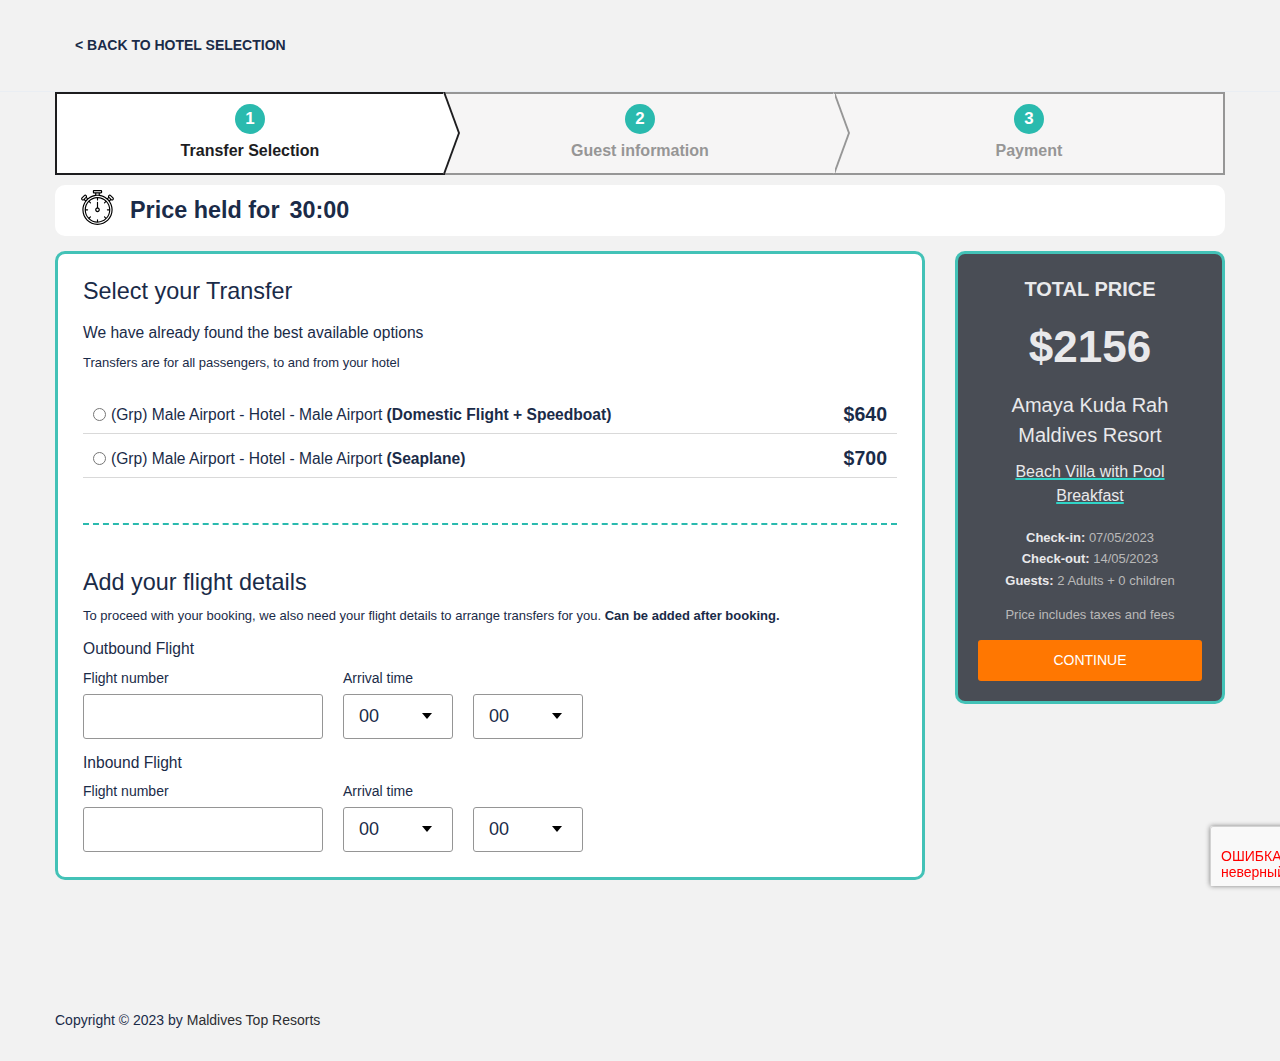
==== index.html @ 360dcff6 "index fix" ====
<!DOCTYPE html>
<!-- saved from url=(0036)https://dev.maldivestop.uk/checkout/ -->
<html lang="ru-RU">

<head>
    <meta http-equiv="Content-Type" content="text/html; charset=UTF-8">

    <meta name="viewport"
        content="width=device-width, height=device-height, initial-scale=1, maximum-scale=2, minimum-scale=1">
    <meta name="theme-color" content="#ED8323">
    <!-- <meta name="robots" content="follow"/> -->
    <meta http-equiv="x-ua-compatible" content="IE=edge">
    <meta name="traveler" content="3.0.2">
    <link rel="profile" href="http://gmpg.org/xfn/11">
    <link rel="pingback" href="https://dev.maldivestop.uk/xmlrpc.php">
    <title>Checkout — Maldives Top Resorts</title>
    <meta name="robots" content="noindex, nofollow">
    <link rel="dns-prefetch" href="https://www.google.com/">
    <link rel="dns-prefetch" href="https://cdn.jsdelivr.net/">
    <link rel="dns-prefetch" href="https://fonts.googleapis.com/">
    <link rel="dns-prefetch" href="https://maxst.icons8.com/">
    <link rel="dns-prefetch" href="https://api.tiles.mapbox.com/">
    <link rel="dns-prefetch" href="https://api.mapbox.com/">
    <link rel="dns-prefetch" href="https://s.w.org/">
    <link rel="alternate" type="application/rss+xml" title="Maldives Top Resorts » Лента"
        href="https://dev.maldivestop.uk/feed/">
    <link rel="alternate" type="application/rss+xml" title="Maldives Top Resorts » Лента комментариев"
        href="https://dev.maldivestop.uk/comments/feed/">
    <script type="text/javascript" async="" src="./checkout_files/recaptcha__ru.js.download" crossorigin="anonymous"
        integrity="sha384-TLQJmdPnLiPAQT4yetwoOrytOZ6gFBz1x2lmoy5A/z26Q7wBq8QWOoxzSlcobUUY"></script>
    <script type="text/javascript">
        window._wpemojiSettings = { "baseUrl": "https:\/\/s.w.org\/images\/core\/emoji\/14.0.0\/72x72\/", "ext": ".png", "svgUrl": "https:\/\/s.w.org\/images\/core\/emoji\/14.0.0\/svg\/", "svgExt": ".svg", "source": { "concatemoji": "https:\/\/dev.maldivestop.uk\/wp-includes\/js\/wp-emoji-release.min.js?ver=6.0.1" } };
        /*! This file is auto-generated */
        !function (e, a, t) { var n, r, o, i = a.createElement("canvas"), p = i.getContext && i.getContext("2d"); function s(e, t) { var a = String.fromCharCode, e = (p.clearRect(0, 0, i.width, i.height), p.fillText(a.apply(this, e), 0, 0), i.toDataURL()); return p.clearRect(0, 0, i.width, i.height), p.fillText(a.apply(this, t), 0, 0), e === i.toDataURL() } function c(e) { var t = a.createElement("script"); t.src = e, t.defer = t.type = "text/javascript", a.getElementsByTagName("head")[0].appendChild(t) } for (o = Array("flag", "emoji"), t.supports = { everything: !0, everythingExceptFlag: !0 }, r = 0; r < o.length; r++)t.supports[o[r]] = function (e) { if (!p || !p.fillText) return !1; switch (p.textBaseline = "top", p.font = "600 32px Arial", e) { case "flag": return s([127987, 65039, 8205, 9895, 65039], [127987, 65039, 8203, 9895, 65039]) ? !1 : !s([55356, 56826, 55356, 56819], [55356, 56826, 8203, 55356, 56819]) && !s([55356, 57332, 56128, 56423, 56128, 56418, 56128, 56421, 56128, 56430, 56128, 56423, 56128, 56447], [55356, 57332, 8203, 56128, 56423, 8203, 56128, 56418, 8203, 56128, 56421, 8203, 56128, 56430, 8203, 56128, 56423, 8203, 56128, 56447]); case "emoji": return !s([129777, 127995, 8205, 129778, 127999], [129777, 127995, 8203, 129778, 127999]) }return !1 }(o[r]), t.supports.everything = t.supports.everything && t.supports[o[r]], "flag" !== o[r] && (t.supports.everythingExceptFlag = t.supports.everythingExceptFlag && t.supports[o[r]]); t.supports.everythingExceptFlag = t.supports.everythingExceptFlag && !t.supports.flag, t.DOMReady = !1, t.readyCallback = function () { t.DOMReady = !0 }, t.supports.everything || (n = function () { t.readyCallback() }, a.addEventListener ? (a.addEventListener("DOMContentLoaded", n, !1), e.addEventListener("load", n, !1)) : (e.attachEvent("onload", n), a.attachEvent("onreadystatechange", function () { "complete" === a.readyState && t.readyCallback() })), (e = t.source || {}).concatemoji ? c(e.concatemoji) : e.wpemoji && e.twemoji && (c(e.twemoji), c(e.wpemoji))) }(window, document, window._wpemojiSettings);
    </script>
    <script src="./checkout_files/wp-emoji-release.min.js.download" type="text/javascript" defer=""></script>
    <style type="text/css">
        img.wp-smiley,
        img.emoji {
            display: inline !important;
            border: none !important;
            box-shadow: none !important;
            height: 1em !important;
            width: 1em !important;
            margin: 0 0.07em !important;
            vertical-align: -0.1em !important;
            background: none !important;
            padding: 0 !important;
        }
    </style>
    <link rel="stylesheet" id="wp-block-library-css" href="./checkout_files/style.min.css" type="text/css" media="all">
    <link rel="stylesheet" id="wc-blocks-vendors-style-css" href="./checkout_files/wc-blocks-vendors-style.css"
        type="text/css" media="all">
    <link rel="stylesheet" id="wc-blocks-style-css" href="./checkout_files/wc-blocks-style.css" type="text/css"
        media="all">
    <style id="global-styles-inline-css" type="text/css">
        body {
            --wp--preset--color--black: #000000;
            --wp--preset--color--cyan-bluish-gray: #abb8c3;
            --wp--preset--color--white: #ffffff;
            --wp--preset--color--pale-pink: #f78da7;
            --wp--preset--color--vivid-red: #cf2e2e;
            --wp--preset--color--luminous-vivid-orange: #ff6900;
            --wp--preset--color--luminous-vivid-amber: #fcb900;
            --wp--preset--color--light-green-cyan: #7bdcb5;
            --wp--preset--color--vivid-green-cyan: #00d084;
            --wp--preset--color--pale-cyan-blue: #8ed1fc;
            --wp--preset--color--vivid-cyan-blue: #0693e3;
            --wp--preset--color--vivid-purple: #9b51e0;
            --wp--preset--gradient--vivid-cyan-blue-to-vivid-purple: linear-gradient(135deg, rgba(6, 147, 227, 1) 0%, rgb(155, 81, 224) 100%);
            --wp--preset--gradient--light-green-cyan-to-vivid-green-cyan: linear-gradient(135deg, rgb(122, 220, 180) 0%, rgb(0, 208, 130) 100%);
            --wp--preset--gradient--luminous-vivid-amber-to-luminous-vivid-orange: linear-gradient(135deg, rgba(252, 185, 0, 1) 0%, rgba(255, 105, 0, 1) 100%);
            --wp--preset--gradient--luminous-vivid-orange-to-vivid-red: linear-gradient(135deg, rgba(255, 105, 0, 1) 0%, rgb(207, 46, 46) 100%);
            --wp--preset--gradient--very-light-gray-to-cyan-bluish-gray: linear-gradient(135deg, rgb(238, 238, 238) 0%, rgb(169, 184, 195) 100%);
            --wp--preset--gradient--cool-to-warm-spectrum: linear-gradient(135deg, rgb(74, 234, 220) 0%, rgb(151, 120, 209) 20%, rgb(207, 42, 186) 40%, rgb(238, 44, 130) 60%, rgb(251, 105, 98) 80%, rgb(254, 248, 76) 100%);
            --wp--preset--gradient--blush-light-purple: linear-gradient(135deg, rgb(255, 206, 236) 0%, rgb(152, 150, 240) 100%);
            --wp--preset--gradient--blush-bordeaux: linear-gradient(135deg, rgb(254, 205, 165) 0%, rgb(254, 45, 45) 50%, rgb(107, 0, 62) 100%);
            --wp--preset--gradient--luminous-dusk: linear-gradient(135deg, rgb(255, 203, 112) 0%, rgb(199, 81, 192) 50%, rgb(65, 88, 208) 100%);
            --wp--preset--gradient--pale-ocean: linear-gradient(135deg, rgb(255, 245, 203) 0%, rgb(182, 227, 212) 50%, rgb(51, 167, 181) 100%);
            --wp--preset--gradient--electric-grass: linear-gradient(135deg, rgb(202, 248, 128) 0%, rgb(113, 206, 126) 100%);
            --wp--preset--gradient--midnight: linear-gradient(135deg, rgb(2, 3, 129) 0%, rgb(40, 116, 252) 100%);
            --wp--preset--duotone--dark-grayscale: url('#wp-duotone-dark-grayscale');
            --wp--preset--duotone--grayscale: url('#wp-duotone-grayscale');
            --wp--preset--duotone--purple-yellow: url('#wp-duotone-purple-yellow');
            --wp--preset--duotone--blue-red: url('#wp-duotone-blue-red');
            --wp--preset--duotone--midnight: url('#wp-duotone-midnight');
            --wp--preset--duotone--magenta-yellow: url('#wp-duotone-magenta-yellow');
            --wp--preset--duotone--purple-green: url('#wp-duotone-purple-green');
            --wp--preset--duotone--blue-orange: url('#wp-duotone-blue-orange');
            --wp--preset--font-size--small: 13px;
            --wp--preset--font-size--medium: 20px;
            --wp--preset--font-size--large: 36px;
            --wp--preset--font-size--x-large: 42px;
        }

        .has-black-color {
            color: var(--wp--preset--color--black) !important;
        }

        .has-cyan-bluish-gray-color {
            color: var(--wp--preset--color--cyan-bluish-gray) !important;
        }

        .has-white-color {
            color: var(--wp--preset--color--white) !important;
        }

        .has-pale-pink-color {
            color: var(--wp--preset--color--pale-pink) !important;
        }

        .has-vivid-red-color {
            color: var(--wp--preset--color--vivid-red) !important;
        }

        .has-luminous-vivid-orange-color {
            color: var(--wp--preset--color--luminous-vivid-orange) !important;
        }

        .has-luminous-vivid-amber-color {
            color: var(--wp--preset--color--luminous-vivid-amber) !important;
        }

        .has-light-green-cyan-color {
            color: var(--wp--preset--color--light-green-cyan) !important;
        }

        .has-vivid-green-cyan-color {
            color: var(--wp--preset--color--vivid-green-cyan) !important;
        }

        .has-pale-cyan-blue-color {
            color: var(--wp--preset--color--pale-cyan-blue) !important;
        }

        .has-vivid-cyan-blue-color {
            color: var(--wp--preset--color--vivid-cyan-blue) !important;
        }

        .has-vivid-purple-color {
            color: var(--wp--preset--color--vivid-purple) !important;
        }

        .has-black-background-color {
            background-color: var(--wp--preset--color--black) !important;
        }

        .has-cyan-bluish-gray-background-color {
            background-color: var(--wp--preset--color--cyan-bluish-gray) !important;
        }

        .has-white-background-color {
            background-color: var(--wp--preset--color--white) !important;
        }

        .has-pale-pink-background-color {
            background-color: var(--wp--preset--color--pale-pink) !important;
        }

        .has-vivid-red-background-color {
            background-color: var(--wp--preset--color--vivid-red) !important;
        }

        .has-luminous-vivid-orange-background-color {
            background-color: var(--wp--preset--color--luminous-vivid-orange) !important;
        }

        .has-luminous-vivid-amber-background-color {
            background-color: var(--wp--preset--color--luminous-vivid-amber) !important;
        }

        .has-light-green-cyan-background-color {
            background-color: var(--wp--preset--color--light-green-cyan) !important;
        }

        .has-vivid-green-cyan-background-color {
            background-color: var(--wp--preset--color--vivid-green-cyan) !important;
        }

        .has-pale-cyan-blue-background-color {
            background-color: var(--wp--preset--color--pale-cyan-blue) !important;
        }

        .has-vivid-cyan-blue-background-color {
            background-color: var(--wp--preset--color--vivid-cyan-blue) !important;
        }

        .has-vivid-purple-background-color {
            background-color: var(--wp--preset--color--vivid-purple) !important;
        }

        .has-black-border-color {
            border-color: var(--wp--preset--color--black) !important;
        }

        .has-cyan-bluish-gray-border-color {
            border-color: var(--wp--preset--color--cyan-bluish-gray) !important;
        }

        .has-white-border-color {
            border-color: var(--wp--preset--color--white) !important;
        }

        .has-pale-pink-border-color {
            border-color: var(--wp--preset--color--pale-pink) !important;
        }

        .has-vivid-red-border-color {
            border-color: var(--wp--preset--color--vivid-red) !important;
        }

        .has-luminous-vivid-orange-border-color {
            border-color: var(--wp--preset--color--luminous-vivid-orange) !important;
        }

        .has-luminous-vivid-amber-border-color {
            border-color: var(--wp--preset--color--luminous-vivid-amber) !important;
        }

        .has-light-green-cyan-border-color {
            border-color: var(--wp--preset--color--light-green-cyan) !important;
        }

        .has-vivid-green-cyan-border-color {
            border-color: var(--wp--preset--color--vivid-green-cyan) !important;
        }

        .has-pale-cyan-blue-border-color {
            border-color: var(--wp--preset--color--pale-cyan-blue) !important;
        }

        .has-vivid-cyan-blue-border-color {
            border-color: var(--wp--preset--color--vivid-cyan-blue) !important;
        }

        .has-vivid-purple-border-color {
            border-color: var(--wp--preset--color--vivid-purple) !important;
        }

        .has-vivid-cyan-blue-to-vivid-purple-gradient-background {
            background: var(--wp--preset--gradient--vivid-cyan-blue-to-vivid-purple) !important;
        }

        .has-light-green-cyan-to-vivid-green-cyan-gradient-background {
            background: var(--wp--preset--gradient--light-green-cyan-to-vivid-green-cyan) !important;
        }

        .has-luminous-vivid-amber-to-luminous-vivid-orange-gradient-background {
            background: var(--wp--preset--gradient--luminous-vivid-amber-to-luminous-vivid-orange) !important;
        }

        .has-luminous-vivid-orange-to-vivid-red-gradient-background {
            background: var(--wp--preset--gradient--luminous-vivid-orange-to-vivid-red) !important;
        }

        .has-very-light-gray-to-cyan-bluish-gray-gradient-background {
            background: var(--wp--preset--gradient--very-light-gray-to-cyan-bluish-gray) !important;
        }

        .has-cool-to-warm-spectrum-gradient-background {
            background: var(--wp--preset--gradient--cool-to-warm-spectrum) !important;
        }

        .has-blush-light-purple-gradient-background {
            background: var(--wp--preset--gradient--blush-light-purple) !important;
        }

        .has-blush-bordeaux-gradient-background {
            background: var(--wp--preset--gradient--blush-bordeaux) !important;
        }

        .has-luminous-dusk-gradient-background {
            background: var(--wp--preset--gradient--luminous-dusk) !important;
        }

        .has-pale-ocean-gradient-background {
            background: var(--wp--preset--gradient--pale-ocean) !important;
        }

        .has-electric-grass-gradient-background {
            background: var(--wp--preset--gradient--electric-grass) !important;
        }

        .has-midnight-gradient-background {
            background: var(--wp--preset--gradient--midnight) !important;
        }

        .has-small-font-size {
            font-size: var(--wp--preset--font-size--small) !important;
        }

        .has-medium-font-size {
            font-size: var(--wp--preset--font-size--medium) !important;
        }

        .has-large-font-size {
            font-size: var(--wp--preset--font-size--large) !important;
        }

        .has-x-large-font-size {
            font-size: var(--wp--preset--font-size--x-large) !important;
        }
    </style>
    <link rel="stylesheet" id="contact-form-7-css" href="./checkout_files/styles.css" type="text/css" media="all">
    <link rel="stylesheet" id="woocommerce-layout-css" href="./checkout_files/woocommerce-layout.css" type="text/css"
        media="all">
    <link rel="stylesheet" id="woocommerce-smallscreen-css" href="./checkout_files/woocommerce-smallscreen.css"
        type="text/css" media="only screen and (max-width: 768px)">
    <link rel="stylesheet" id="woocommerce-general-css" href="./checkout_files/woocommerce.css" type="text/css"
        media="all">
    <style id="woocommerce-inline-inline-css" type="text/css">
        .woocommerce form .form-row .required {
            visibility: visible;
        }
    </style>
    <link rel="stylesheet" id="google-font-css-css" href="./checkout_files/css" type="text/css" media="all">
    <link rel="stylesheet" id="bootstrap-css-css" href="./checkout_files/bootstrap.min.css" type="text/css" media="all">
    <link rel="stylesheet" id="helpers-css-css" href="./checkout_files/helpers.css" type="text/css" media="all">
    <link rel="stylesheet" id="font-awesome-css-css" href="./checkout_files/font-awesome.min.css" type="text/css"
        media="all">
    <link rel="stylesheet" id="fotorama-css-css" href="./checkout_files/fotorama.css" type="text/css" media="all">
    <link rel="stylesheet" id="rangeSlider-css-css" href="./checkout_files/ion.rangeSlider.css" type="text/css"
        media="all">
    <link rel="stylesheet" id="rangeSlider-skinHTML5-css-css" href="./checkout_files/ion.rangeSlider.skinHTML5.css"
        type="text/css" media="all">
    <link rel="stylesheet" id="daterangepicker-css-css" href="./checkout_files/daterangepicker.css" type="text/css"
        media="all">
    <link rel="stylesheet" id="awesome-line-awesome-css-css" href="./checkout_files/line-awesome.min.css"
        type="text/css" media="all">
    <link rel="stylesheet" id="sweetalert2-css-css" href="./checkout_files/sweetalert2.css" type="text/css" media="all">
    <link rel="stylesheet" id="select2.min-css-css" href="./checkout_files/select2.min.css" type="text/css" media="all">
    <link rel="stylesheet" id="flickity-css-css" href="./checkout_files/flickity.css" type="text/css" media="all">
    <link rel="stylesheet" id="magnific-css-css" href="./checkout_files/magnific-popup.css" type="text/css" media="all">
    <link rel="stylesheet" id="owlcarousel-css-css" href="./checkout_files/owl.carousel.min.css" type="text/css"
        media="all">
    <link rel="stylesheet" id="st-style-css-css" href="./checkout_files/style.css" type="text/css" media="all">
    <link rel="stylesheet" id="affilate-css-css" href="./checkout_files/affilate.css" type="text/css" media="all">
    <link rel="stylesheet" id="affilate-h-css-css" href="./checkout_files/affilate-h.css" type="text/css" media="all">
    <link rel="stylesheet" id="search-result-css-css" href="./checkout_files/search_result.css" type="text/css"
        media="all">
    <link rel="stylesheet" id="st-fix-safari-css-css" href="./checkout_files/fsafari.css" type="text/css" media="all">
    <link rel="stylesheet" id="checkout-css-css" href="./checkout_files/checkout.css" type="text/css" media="all">
    <link rel="stylesheet" id="partner-page-css-css" href="./checkout_files/partner_page.css" type="text/css"
        media="all">
    <link rel="stylesheet" id="responsive-css-css" href="./checkout_files/responsive.css" type="text/css" media="all">
    <link rel="stylesheet" id="mCustomScrollbar-css-css" href="./checkout_files/jquery.mCustomScrollbar.min.css"
        type="text/css" media="all">
    <link rel="stylesheet" id="single-tour-css" href="./checkout_files/sin-tour.css" type="text/css" media="all">
    <link rel="stylesheet" id="enquire-css-css" href="./checkout_files/enquire.css" type="text/css" media="all">
    <link rel="stylesheet" id="mapbox-css-css" href="./checkout_files/mapbox-gl.css" type="text/css" media="all">
    <link rel="stylesheet" id="mapbox-css-api-css" href="./checkout_files/mapbox-gl(1).css" type="text/css" media="all">
    <link rel="stylesheet" id="mapbox-custom-css-css" href="./checkout_files/mapbox-custom.css" type="text/css"
        media="all">
    <link rel="stylesheet" id="elementor-icons-css" href="./checkout_files/elementor-icons.min.css" type="text/css"
        media="all">
    <link rel="stylesheet" id="elementor-frontend-css" href="./checkout_files/frontend-lite.min.css" type="text/css"
        media="all">
    <link rel="stylesheet" id="elementor-post-75412-css" href="./checkout_files/post-75412.css" type="text/css"
        media="all">
    <link rel="stylesheet" href="/custom-style.css" class="style">
    <link rel="stylesheet" id="elementor-global-css" href="./checkout_files/global.css" type="text/css" media="all">
    <link rel="stylesheet" id="parent-style-css" href="./checkout_files/style(1).css" type="text/css" media="all">
    <link rel="stylesheet" id="child-style-css" href="./checkout_files/style(2).css" type="text/css" media="all">
    <link rel="stylesheet" id="google-fonts-1-css" href="./checkout_files/css(1)" type="text/css" media="all">
    <script type="text/javascript" id="jquery-core-js-extra">
        /* <![CDATA[ */
        var list_location = { "list": "\"\"" };
        var st_checkout_text = { "without_pp": "Submit Request", "with_pp": "Booking Now", "validate_form": "Please fill all required fields", "error_accept_term": "Please accept our terms and conditions", "email_validate": "Email is not valid", "adult_price": "Adult", "child_price": "Child", "infant_price": "Infant", "adult": "Adult", "child": "Child", "infant": "Infant", "price": "Price", "origin_price": "Origin Price", "text_unavailable": "Not Available: " };
        var st_params = { "theme_url": "https:\/\/dev.maldivestop.uk\/wp-content\/themes\/traveler", "caculator_price_single_ajax": "off", "site_url": "https:\/\/dev.maldivestop.uk", "load_price": "https:\/\/dev.maldivestop.uk", "ajax_url": "https:\/\/dev.maldivestop.uk\/wp-admin\/admin-ajax.php", "loading_url": "https:\/\/dev.maldivestop.uk\/wp-admin\/images\/wpspin_light.gif", "st_search_nonce": "a98a494aaa", "facebook_enable": "on", "facbook_app_id": "", "booking_currency_precision": "", "thousand_separator": "", "decimal_separator": "", "currency_symbol": "$", "currency_position": "left", "currency_rtl_support": "", "free_text": "Free", "date_format": "dd\/mm\/yyyy", "date_format_calendar": "dd\/mm\/yyyy", "time_format": "24h", "mk_my_location": "https:\/\/dev.maldivestop.uk\/wp-content\/themes\/traveler\/img\/my_location.png", "locale": "ru_RU", "header_bgr": "", "text_refresh": "Refresh", "date_fomat": "DD\/MM\/YYYY", "text_loading": "Loading...", "text_no_more": "No More", "weather_api_key": "a82498aa9918914fa4ac5ba584a7e623", "no_vacancy": "No vacancies", "a_vacancy": "a vacancy", "more_vacancy": "vacancies", "utm": "https:\/\/shinetheme.com\/utm\/utm.gif", "_s": "171ec90dbf", "mclusmap": "https:\/\/dev.maldivestop.uk\/wp-content\/themes\/traveler\/v2\/images\/icon_map\/ico_gruop_location.svg", "icon_contact_map": "https:\/\/dev.maldivestop.uk\/wp-content\/themes\/traveler\/v2\/images\/markers\/ico_location_3.png", "text_adult": "Adult", "text_adults": "Adults", "text_child": "Children", "text_childs": "Childrens", "text_price": "Price", "text_origin_price": "Origin Price", "text_unavailable": "Not Available ", "text_available": "Available ", "text_adult_price": "Adult Price ", "text_child_price": "Child Price ", "text_infant_price": "Infant Price", "text_update": "Update ", "token_mapbox": "pk.eyJ1IjoidGhvYWluZ28iLCJhIjoiY2p3dTE4bDFtMDAweTQ5cm5rMXA5anUwMSJ9.RkIx76muBIvcZ5HDb2g0Bw", "text_rtl_mapbox": "", "st_icon_mapbox": "https:\/\/i.imgur.com\/MK4NUzI.png", "text_use_this_media": "Use this media", "text_select_image": "Select Image", "text_confirm_delete_item": "Are you sure want to delete this item?", "text_process_cancel": "You cancelled the process", "start_at_text": "Start at", "end_at_text": "End at" };
        var st_timezone = { "timezone_string": "" };
        var locale_daterangepicker = { "direction": "ltr", "applyLabel": "Apply", "cancelLabel": "Cancel", "fromLabel": "From", "toLabel": "To", "customRangeLabel": "Custom", "daysOfWeek": ["Su", "Mo", "Tu", "We", "Th", "Fr", "Sa"], "monthNames": ["January", "February", "March", "April", "May", "June", "July", "August", "September", "October", "November", "December"], "firstDay": "1", "today": "Today" };
        var st_list_map_params = { "mk_my_location": "https:\/\/dev.maldivestop.uk\/wp-content\/themes\/traveler\/img\/my_location.png", "text_my_location": "3000 m radius", "text_no_result": "No Result", "cluster_0": "<div class='cluster cluster-1'>CLUSTER_COUNT<\/div>", "cluster_20": "<div class='cluster cluster-2'>CLUSTER_COUNT<\/div>", "cluster_50": "<div class='cluster cluster-3'>CLUSTER_COUNT<\/div>", "cluster_m1": "https:\/\/dev.maldivestop.uk\/wp-content\/themes\/traveler\/img\/map\/m1.png", "cluster_m2": "https:\/\/dev.maldivestop.uk\/wp-content\/themes\/traveler\/img\/map\/m2.png", "cluster_m3": "https:\/\/dev.maldivestop.uk\/wp-content\/themes\/traveler\/img\/map\/m3.png", "cluster_m4": "https:\/\/dev.maldivestop.uk\/wp-content\/themes\/traveler\/img\/map\/m4.png", "cluster_m5": "https:\/\/dev.maldivestop.uk\/wp-content\/themes\/traveler\/img\/map\/m5.png", "icon_full_screen": "https:\/\/dev.maldivestop.uk\/wp-content\/themes\/traveler\/v2\/images\/icon_map\/ico_fullscreen.svg", "icon_my_location": "https:\/\/dev.maldivestop.uk\/wp-content\/themes\/traveler\/v2\/images\/icon_map\/ico_location.svg", "icon_my_style": "https:\/\/dev.maldivestop.uk\/wp-content\/themes\/traveler\/v2\/images\/icon_map\/ico_view_maps.svg", "icon_zoom_out": "https:\/\/dev.maldivestop.uk\/wp-content\/themes\/traveler\/v2\/images\/icon_map\/ico_maps_zoom-out.svg", "icon_zoom_in": "https:\/\/dev.maldivestop.uk\/wp-content\/themes\/traveler\/v2\/images\/icon_map\/ico_maps_zoom_in.svg", "icon_close": "https:\/\/dev.maldivestop.uk\/wp-content\/themes\/traveler\/v2\/images\/icon_map\/icon_close.svg" };
        var st_config_partner = { "text_er_image_format": "" };
        var st_hotel_localize = { "booking_required_adult": "Please select adult number", "booking_required_children": "Please select children number", "booking_required_adult_children": "Please select Adult and  Children number", "room": "Room", "is_aoc_fail": "Please select the ages of children", "is_not_select_date": "Please select Check-in and Check-out date", "is_not_select_check_in_date": "Please select Check-in date", "is_not_select_check_out_date": "Please select Check-out date", "is_host_name_fail": "Please provide Host Name(s)" };
        var st_icon_picker = { "icon_list": ["fa-glass", "fa-music", "fa-search", "fa-envelope-o", "fa-heart", "fa-star", "fa-star-o", "fa-user", "fa-film", "fa-th-large", "fa-th", "fa-th-list", "fa-check", "fa-remove", "fa-close", "fa-times", "fa-search-plus", "fa-search-minus", "fa-power-off", "fa-signal", "fa-gear", "fa-cog", "fa-trash-o", "fa-home", "fa-file-o", "fa-clock-o", "fa-road", "fa-download", "fa-arrow-circle-o-down", "fa-arrow-circle-o-up", "fa-inbox", "fa-play-circle-o", "fa-rotate-right", "fa-repeat", "fa-refresh", "fa-list-alt", "fa-lock", "fa-flag", "fa-headphones", "fa-volume-off", "fa-volume-down", "fa-volume-up", "fa-qrcode", "fa-barcode", "fa-tag", "fa-tags", "fa-book", "fa-bookmark", "fa-print", "fa-camera", "fa-font", "fa-bold", "fa-italic", "fa-text-height", "fa-text-width", "fa-align-left", "fa-align-center", "fa-align-right", "fa-align-justify", "fa-list", "fa-dedent", "fa-outdent", "fa-indent", "fa-video-camera", "fa-photo", "fa-image", "fa-picture-o", "fa-pencil", "fa-map-marker", "fa-adjust", "fa-tint", "fa-edit", "fa-pencil-square-o", "fa-share-square-o", "fa-check-square-o", "fa-arrows", "fa-step-backward", "fa-fast-backward", "fa-backward", "fa-play", "fa-pause", "fa-stop", "fa-forward", "fa-fast-forward", "fa-step-forward", "fa-eject", "fa-chevron-left", "fa-chevron-right", "fa-plus-circle", "fa-minus-circle", "fa-times-circle", "fa-check-circle", "fa-question-circle", "fa-info-circle", "fa-crosshairs", "fa-times-circle-o", "fa-check-circle-o", "fa-ban", "fa-arrow-left", "fa-arrow-right", "fa-arrow-up", "fa-arrow-down", "fa-mail-forward", "fa-share", "fa-expand", "fa-compress", "fa-plus", "fa-minus", "fa-asterisk", "fa-exclamation-circle", "fa-gift", "fa-leaf", "fa-fire", "fa-eye", "fa-eye-slash", "fa-warning", "fa-exclamation-triangle", "fa-plane", "fa-calendar", "fa-random", "fa-comment", "fa-magnet", "fa-chevron-up", "fa-chevron-down", "fa-retweet", "fa-shopping-cart", "fa-folder", "fa-folder-open", "fa-arrows-v", "fa-arrows-h", "fa-bar-chart-o", "fa-bar-chart", "fa-twitter-square", "fa-facebook-square", "fa-camera-retro", "fa-key", "fa-gears", "fa-cogs", "fa-comments", "fa-thumbs-o-up", "fa-thumbs-o-down", "fa-star-half", "fa-heart-o", "fa-sign-out", "fa-linkedin-square", "fa-thumb-tack", "fa-external-link", "fa-sign-in", "fa-trophy", "fa-github-square", "fa-upload", "fa-lemon-o", "fa-phone", "fa-square-o", "fa-bookmark-o", "fa-phone-square", "fa-twitter", "fa-facebook-f", "fa-facebook", "fa-github", "fa-unlock", "fa-credit-card", "fa-feed", "fa-rss", "fa-hdd-o", "fa-bullhorn", "fa-bell", "fa-certificate", "fa-hand-o-right", "fa-hand-o-left", "fa-hand-o-up", "fa-hand-o-down", "fa-arrow-circle-left", "fa-arrow-circle-right", "fa-arrow-circle-up", "fa-arrow-circle-down", "fa-globe", "fa-wrench", "fa-tasks", "fa-filter", "fa-briefcase", "fa-arrows-alt", "fa-group", "fa-users", "fa-chain", "fa-link", "fa-cloud", "fa-flask", "fa-cut", "fa-scissors", "fa-copy", "fa-files-o", "fa-paperclip", "fa-save", "fa-floppy-o", "fa-square", "fa-navicon", "fa-reorder", "fa-bars", "fa-list-ul", "fa-list-ol", "fa-strikethrough", "fa-underline", "fa-table", "fa-magic", "fa-truck", "fa-pinterest", "fa-pinterest-square", "fa-google-plus-square", "fa-google-plus", "fa-money", "fa-caret-down", "fa-caret-up", "fa-caret-left", "fa-caret-right", "fa-columns", "fa-unsorted", "fa-sort", "fa-sort-down", "fa-sort-desc", "fa-sort-up", "fa-sort-asc", "fa-envelope", "fa-linkedin", "fa-rotate-left", "fa-undo", "fa-legal", "fa-gavel", "fa-dashboard", "fa-tachometer", "fa-comment-o", "fa-comments-o", "fa-flash", "fa-bolt", "fa-sitemap", "fa-umbrella", "fa-paste", "fa-clipboard", "fa-lightbulb-o", "fa-exchange", "fa-cloud-download", "fa-cloud-upload", "fa-user-md", "fa-stethoscope", "fa-suitcase", "fa-bell-o", "fa-coffee", "fa-cutlery", "fa-file-text-o", "fa-building-o", "fa-hospital-o", "fa-ambulance", "fa-medkit", "fa-fighter-jet", "fa-beer", "fa-h-square", "fa-plus-square", "fa-angle-double-left", "fa-angle-double-right", "fa-angle-double-up", "fa-angle-double-down", "fa-angle-left", "fa-angle-right", "fa-angle-up", "fa-angle-down", "fa-desktop", "fa-laptop", "fa-tablet", "fa-mobile-phone", "fa-mobile", "fa-circle-o", "fa-quote-left", "fa-quote-right", "fa-spinner", "fa-circle", "fa-mail-reply", "fa-reply", "fa-github-alt", "fa-folder-o", "fa-folder-open-o", "fa-smile-o", "fa-frown-o", "fa-meh-o", "fa-gamepad", "fa-keyboard-o", "fa-flag-o", "fa-flag-checkered", "fa-terminal", "fa-code", "fa-mail-reply-all", "fa-reply-all", "fa-star-half-empty", "fa-star-half-full", "fa-star-half-o", "fa-location-arrow", "fa-crop", "fa-code-fork", "fa-unlink", "fa-chain-broken", "fa-question", "fa-info", "fa-exclamation", "fa-superscript", "fa-subscript", "fa-eraser", "fa-puzzle-piece", "fa-microphone", "fa-microphone-slash", "fa-shield", "fa-calendar-o", "fa-fire-extinguisher", "fa-rocket", "fa-maxcdn", "fa-chevron-circle-left", "fa-chevron-circle-right", "fa-chevron-circle-up", "fa-chevron-circle-down", "fa-html5", "fa-css3", "fa-anchor", "fa-unlock-alt", "fa-bullseye", "fa-ellipsis-h", "fa-ellipsis-v", "fa-rss-square", "fa-play-circle", "fa-ticket", "fa-minus-square", "fa-minus-square-o", "fa-level-up", "fa-level-down", "fa-check-square", "fa-pencil-square", "fa-external-link-square", "fa-share-square", "fa-compass", "fa-toggle-down", "fa-caret-square-o-down", "fa-toggle-up", "fa-caret-square-o-up", "fa-toggle-right", "fa-caret-square-o-right", "fa-euro", "fa-eur", "fa-gbp", "fa-dollar", "fa-usd", "fa-rupee", "fa-inr", "fa-cny", "fa-rmb", "fa-yen", "fa-jpy", "fa-ruble", "fa-rouble", "fa-rub", "fa-won", "fa-krw", "fa-bitcoin", "fa-btc", "fa-file", "fa-file-text", "fa-sort-alpha-asc", "fa-sort-alpha-desc", "fa-sort-amount-asc", "fa-sort-amount-desc", "fa-sort-numeric-asc", "fa-sort-numeric-desc", "fa-thumbs-up", "fa-thumbs-down", "fa-youtube-square", "fa-youtube", "fa-xing", "fa-xing-square", "fa-youtube-play", "fa-dropbox", "fa-stack-overflow", "fa-instagram", "fa-flickr", "fa-adn", "fa-bitbucket", "fa-bitbucket-square", "fa-tumblr", "fa-tumblr-square", "fa-long-arrow-down", "fa-long-arrow-up", "fa-long-arrow-left", "fa-long-arrow-right", "fa-apple", "fa-windows", "fa-android", "fa-linux", "fa-dribbble", "fa-skype", "fa-foursquare", "fa-trello", "fa-female", "fa-male", "fa-gittip", "fa-gratipay", "fa-sun-o", "fa-moon-o", "fa-archive", "fa-bug", "fa-vk", "fa-weibo", "fa-renren", "fa-pagelines", "fa-stack-exchange", "fa-arrow-circle-o-right", "fa-arrow-circle-o-left", "fa-toggle-left", "fa-caret-square-o-left", "fa-dot-circle-o", "fa-wheelchair", "fa-vimeo-square", "fa-turkish-lira", "fa-try", "fa-plus-square-o", "fa-space-shuttle", "fa-slack", "fa-envelope-square", "fa-wordpress", "fa-openid", "fa-institution", "fa-bank", "fa-university", "fa-mortar-board", "fa-graduation-cap", "fa-yahoo", "fa-google", "fa-reddit", "fa-reddit-square", "fa-stumbleupon-circle", "fa-stumbleupon", "fa-delicious", "fa-digg", "fa-pied-piper", "fa-pied-piper-alt", "fa-drupal", "fa-joomla", "fa-language", "fa-fax", "fa-building", "fa-child", "fa-paw", "fa-spoon", "fa-cube", "fa-cubes", "fa-behance", "fa-behance-square", "fa-steam", "fa-steam-square", "fa-recycle", "fa-automobile", "fa-car", "fa-cab", "fa-taxi", "fa-tree", "fa-spotify", "fa-deviantart", "fa-soundcloud", "fa-database", "fa-file-pdf-o", "fa-file-word-o", "fa-file-excel-o", "fa-file-powerpoint-o", "fa-file-photo-o", "fa-file-picture-o", "fa-file-image-o", "fa-file-zip-o", "fa-file-archive-o", "fa-file-sound-o", "fa-file-audio-o", "fa-file-movie-o", "fa-file-video-o", "fa-file-code-o", "fa-vine", "fa-codepen", "fa-jsfiddle", "fa-life-bouy", "fa-life-buoy", "fa-life-saver", "fa-support", "fa-life-ring", "fa-circle-o-notch", "fa-ra", "fa-rebel", "fa-ge", "fa-empire", "fa-git-square", "fa-git", "fa-y-combinator-square", "fa-yc-square", "fa-hacker-news", "fa-tencent-weibo", "fa-qq", "fa-wechat", "fa-weixin", "fa-send", "fa-paper-plane", "fa-send-o", "fa-paper-plane-o", "fa-history", "fa-circle-thin", "fa-header", "fa-paragraph", "fa-sliders", "fa-share-alt", "fa-share-alt-square", "fa-bomb", "fa-soccer-ball-o", "fa-futbol-o", "fa-tty", "fa-binoculars", "fa-plug", "fa-slideshare", "fa-twitch", "fa-yelp", "fa-newspaper-o", "fa-wifi", "fa-calculator", "fa-paypal", "fa-google-wallet", "fa-cc-visa", "fa-cc-mastercard", "fa-cc-discover", "fa-cc-amex", "fa-cc-paypal", "fa-cc-stripe", "fa-bell-slash", "fa-bell-slash-o", "fa-trash", "fa-copyright", "fa-at", "fa-eyedropper", "fa-paint-brush", "fa-birthday-cake", "fa-area-chart", "fa-pie-chart", "fa-line-chart", "fa-lastfm", "fa-lastfm-square", "fa-toggle-off", "fa-toggle-on", "fa-bicycle", "fa-bus", "fa-ioxhost", "fa-angellist", "fa-cc", "fa-shekel", "fa-sheqel", "fa-ils", "fa-meanpath", "fa-buysellads", "fa-connectdevelop", "fa-dashcube", "fa-forumbee", "fa-leanpub", "fa-sellsy", "fa-shirtsinbulk", "fa-simplybuilt", "fa-skyatlas", "fa-cart-plus", "fa-cart-arrow-down", "fa-diamond", "fa-ship", "fa-user-secret", "fa-motorcycle", "fa-street-view", "fa-heartbeat", "fa-venus", "fa-mars", "fa-mercury", "fa-intersex", "fa-transgender", "fa-transgender-alt", "fa-venus-double", "fa-mars-double", "fa-venus-mars", "fa-mars-stroke", "fa-mars-stroke-v", "fa-mars-stroke-h", "fa-neuter", "fa-genderless", "fa-facebook-official", "fa-pinterest-p", "fa-whatsapp", "fa-server", "fa-user-plus", "fa-user-times", "fa-hotel", "fa-bed", "fa-viacoin", "fa-train", "fa-subway", "fa-medium", "fa-yc", "fa-y-combinator", "fa-optin-monster", "fa-opencart", "fa-expeditedssl", "fa-battery-4", "fa-battery-full", "fa-battery-3", "fa-battery-three-quarters", "fa-battery-2", "fa-battery-half", "fa-battery-1", "fa-battery-quarter", "fa-battery-0", "fa-battery-empty", "fa-mouse-pointer", "fa-i-cursor", "fa-object-group", "fa-object-ungroup", "fa-sticky-note", "fa-sticky-note-o", "fa-cc-jcb", "fa-cc-diners-club", "fa-clone", "fa-balance-scale", "fa-hourglass-o", "fa-hourglass-1", "fa-hourglass-start", "fa-hourglass-2", "fa-hourglass-half", "fa-hourglass-3", "fa-hourglass-end", "fa-hourglass", "fa-hand-grab-o", "fa-hand-rock-o", "fa-hand-stop-o", "fa-hand-paper-o", "fa-hand-scissors-o", "fa-hand-lizard-o", "fa-hand-spock-o", "fa-hand-pointer-o", "fa-hand-peace-o", "fa-trademark", "fa-registered", "fa-creative-commons", "fa-gg", "fa-gg-circle", "fa-tripadvisor", "fa-odnoklassniki", "fa-odnoklassniki-square", "fa-get-pocket", "fa-wikipedia-w", "fa-safari", "fa-chrome", "fa-firefox", "fa-opera", "fa-internet-explorer", "fa-tv", "fa-television", "fa-contao", "fa-500px", "fa-amazon", "fa-calendar-plus-o", "fa-calendar-minus-o", "fa-calendar-times-o", "fa-calendar-check-o", "fa-industry", "fa-map-pin", "fa-map-signs", "fa-map-o", "fa-map", "fa-commenting", "fa-commenting-o", "fa-houzz", "fa-vimeo", "fa-black-tie", "fa-fonticons", "fa-reddit-alien", "fa-edge", "fa-credit-card-alt", "fa-codiepie", "fa-modx", "fa-fort-awesome", "fa-usb", "fa-product-hunt", "fa-mixcloud", "fa-scribd", "fa-pause-circle", "fa-pause-circle-o", "fa-stop-circle", "fa-stop-circle-o", "fa-shopping-bag", "fa-shopping-basket", "fa-hashtag", "fa-bluetooth", "fa-bluetooth-b", "fa-percent", "fa-gitlab", "fa-wpbeginner", "fa-wpforms", "fa-envira", "fa-universal-access", "fa-wheelchair-alt", "fa-question-circle-o", "fa-blind", "fa-audio-description", "fa-volume-control-phone", "fa-braille", "fa-assistive-listening-systems", "fa-asl-interpreting", "fa-american-sign-language-interpreting", "fa-deafness", "fa-hard-of-hearing", "fa-deaf", "fa-glide", "fa-glide-g", "fa-signing", "fa-sign-language", "fa-low-vision", "fa-viadeo", "fa-viadeo-square", "fa-snapchat", "fa-snapchat-ghost", "fa-snapchat-square"] };
        var st_timezone = { "timezone_string": "" };
        var st_social_params = [];
/* ]]> */
    </script>
    <script type="text/javascript" src="./checkout_files/jquery.min.js.download" id="jquery-core-js"></script>
    <script type="text/javascript" src="./checkout_files/jquery-migrate.min.js.download"
        id="jquery-migrate-js"></script>
    <script type="text/javascript" src="./checkout_files/jquery.blockUI.min.js.download"
        id="jquery-blockui-js"></script>
    <script type="text/javascript" id="wc-add-to-cart-js-extra">
        /* <![CDATA[ */
        var wc_add_to_cart_params = { "ajax_url": "\/wp-admin\/admin-ajax.php", "wc_ajax_url": "\/?wc-ajax=%%endpoint%%", "i18n_view_cart": "View cart", "cart_url": "https:\/\/dev.maldivestop.uk", "is_cart": "", "cart_redirect_after_add": "no" };
/* ]]> */
    </script>
    <script type="text/javascript" src="./checkout_files/add-to-cart.min.js.download" id="wc-add-to-cart-js"></script>
    <script type="text/javascript" src="./checkout_files/woocommerce-add-to-cart.js.download"
        id="vc_woocommerce-add-to-cart-js-js"></script>
    <script type="text/javascript" src="./checkout_files/api.js.download" id="recaptcha.js-js"></script>
    <script type="text/javascript" src="./checkout_files/jquery.magnific-popup.min.js.download"
        id="magnific-js-js"></script>
    <script type="text/javascript" src="./checkout_files/scripts.js.download" id="main-scripts-js"></script>
    <link rel="https://api.w.org/" href="https://dev.maldivestop.uk/wp-json/">
    <link rel="alternate" type="application/json" href="https://dev.maldivestop.uk/wp-json/wp/v2/pages/8093">
    <link rel="EditURI" type="application/rsd+xml" title="RSD" href="https://dev.maldivestop.uk/xmlrpc.php?rsd">
    <link rel="wlwmanifest" type="application/wlwmanifest+xml"
        href="https://dev.maldivestop.uk/wp-includes/wlwmanifest.xml">
    <meta name="generator" content="WordPress 6.0.1">
    <meta name="generator" content="WooCommerce 6.7.0">
    <link rel="canonical" href="https://dev.maldivestop.uk/checkout/">
    <link rel="shortlink" href="https://dev.maldivestop.uk/?p=8093">
    <link rel="alternate" type="application/json+oembed"
        href="https://dev.maldivestop.uk/wp-json/oembed/1.0/embed?url=https%3A%2F%2Fdev.maldivestop.uk%2Fcheckout%2F">
    <noscript>
        <style>
            .woocommerce-product-gallery {
                opacity: 1 !important;
            }
        </style>
    </noscript>
    <meta name="generator" content="Powered by WPBakery Page Builder - drag and drop page builder for WordPress.">

    <!-- Custom_css.php-->
    <style id="st_custom_css_php">
        @media screen and (max-width: 782px) {
            html {
                margin-top: 0px !important;
            }

            .admin-bar.logged-in #header {
                padding-top: 45px;
            }

            .logged-in #header {
                margin-top: 0;
            }
        }

        :root {
            --main-color: #1A2B48;
            --link-color: #2c2d31;
            --link-color-title: #1A2B48;
            --link-color-dark: #2c2d31;
            --grey-color: #5E6D77;
            --light-grey-color: #EAEEF3;
            --orange-color: #FA5636;
        }

        .booking-item-rating .fa,
        .booking-item.booking-item-small .booking-item-rating-stars,
        .comment-form .add_rating,
        .booking-item-payment .booking-item-rating-stars .fa-star,
        .st-item-rating .fa,
        li .fa-star,
        li .fa-star-o,
        li .fa-star-half-o {
            color: #FA5636
        }

        .feature_class,
        .featured-image .featured {
            background: #ed0925;
        }

        .feature_class::before {
            border-color: #ed0925 #ed0925 transparent transparent;
        }

        .feature_class::after {
            border-color: #ed0925 transparent #ed0925 #ed0925;
        }

        .featured_single .feature_class::before {
            border-color: transparent #ed0925 transparent transparent;
        }

        .item-nearby .st_featured::before {
            border-color: transparent transparent #ed0925 #ed0925;
        }

        .item-nearby .st_featured::after {
            border-color: #ed0925 #ed0925 #ed0925 transparent;
        }

        .st_sale_class {
            background-color: #3366cc;
        }

        .st_sale_class.st_sale_paper * {
            color: #3366cc
        }

        .st_sale_class .st_star_label_sale_div::after,
        .st_sale_label_1::before {
            border-color: #3366cc transparent transparent #3366cc;
        }

        .btn.active.focus,
        .btn.active:focus,
        .btn.focus,
        .btn:active.focus,
        .btn:active:focus,
        .btn:focus {
            outline: none;
        }

        .st_sale_class .st_star_label_sale_div::after {
            border-color: #3366cc
    </style>
    <!-- End Custom_css.php-->
    <!-- start css hook filter -->
    <style type="text/css" id="st_custom_css">
    </style>
    <!-- end css hook filter -->
    <!-- css disable javascript -->
    <style type="text/css" id="st_enable_javascript">
        .search-tabs-bg>.tabbable>.tab-content>.tab-pane {
            display: none;
            opacity: 0;
        }

        .search-tabs-bg>.tabbable>.tab-content>.tab-pane.active {
            display: block;
            opacity: 1;
        }

        .search-tabs-to-top {
            margin-top: -120px;
        }
    </style>

    <style>
    </style>
    <link rel="icon" href="https://dev.maldivestop.uk/wp-content/uploads/2015/02/cropped-Favicon-Logo-32x32.png"
        sizes="32x32">
    <link rel="icon" href="https://dev.maldivestop.uk/wp-content/uploads/2015/02/cropped-Favicon-Logo-192x192.png"
        sizes="192x192">
    <link rel="apple-touch-icon"
        href="https://dev.maldivestop.uk/wp-content/uploads/2015/02/cropped-Favicon-Logo-180x180.png">
    <meta name="msapplication-TileImage"
        content="https://dev.maldivestop.uk/wp-content/uploads/2015/02/cropped-Favicon-Logo-270x270.png">

    <!-- Begin Custom CSS        -->
    <style>
    </style>
    <!-- End Custom CSS -->
    <script>
        var woocs_is_mobile = 0;
        var woocs_special_ajax_mode = 0;
        var woocs_drop_down_view = "ddslick";
        var woocs_current_currency = { "name": "GBP", "rate": 1, "symbol": "&pound;", "position": "left_space", "is_etalon": 1, "description": "", "hide_cents": 0, "hide_on_front": 0, "flag": "" };
        var woocs_default_currency = { "name": "GBP", "rate": 1, "symbol": "&pound;", "position": "left_space", "is_etalon": 1, "description": "", "hide_cents": 0, "hide_on_front": 0, "flag": "" };
        var woocs_redraw_cart = 1;
        var woocs_array_of_get = '{}';

        woocs_array_no_cents = '["JPY","TWD"]';

        var woocs_ajaxurl = "https://dev.maldivestop.uk/wp-admin/admin-ajax.php";
        var woocs_lang_loading = "погрузка";
        var woocs_shop_is_cached = 0;
    </script> <!-- HTML5 Shim and Respond.js IE8 support of HTML5 elements and media queries -->
    <!-- WARNING: Respond.js doesn't work if you view the page via file:// -->
    <!--[if lt IE 9]>
        <script src="https://oss.maxcdn.com/html5shiv/3.7.2/html5shiv.min.js"></script>
        <script src="https://oss.maxcdn.com/respond/1.4.2/respond.min.js"></script>
        <![endif]-->
    <noscript>
        <style>
            .wpb_animate_when_almost_visible {
                opacity: 1;
            }
        </style>
    </noscript>
    <style>
        a:hover {
            text-decoration: underline 2px #30D5C8;
        }
    </style>
    <!--        <script>-->
    <!--            // Load the SDK asynchronously-->
    <!--            (function (d, s, id) {-->
    <!--                var js, fjs = d.getElementsByTagName(s)[0];-->
    <!--                if (d.getElementById(id))-->
    <!--                    return;-->
    <!--                js = d.createElement(s);-->
    <!--                js.id = id;-->
    <!--                js.src = "https://connect.facebook.net/en_US/sdk.js";-->
    <!--                fjs.parentNode.insertBefore(js, fjs);-->
    <!--            }(document, 'script', 'facebook-jssdk'));-->
    <!--            window.fbAsyncInit = function () {-->
    <!--                FB.init({-->
    <!--                    appId: st_params.facbook_app_id,-->
    <!--                    cookie: true, // enable cookies to allow the server to access-->
    <!--                    // the session-->
    <!--                    xfbml: true, // parse social plugins on this page-->
    <!--                    version: 'v3.1' // use graph api version 2.8-->
    <!--                });-->
    <!---->
    <!--            };-->
    <!--        </script>-->
    <style type="text/css"></style>
    <style id="css-ddslick" type="text/css">
        .dd-select {
            border-radius: 2px;
            border: solid 1px #ccc;
            position: relative;
            cursor: pointer;
        }

        .dd-desc {
            color: #aaa;
            display: block;
            overflow: hidden;
            font-weight: normal;
            line-height: 1.4em;
        }

        .dd-selected {
            overflow: hidden;
            display: block;
            padding: 10px;
            font-weight: bold;
        }

        .dd-pointer {
            width: 0;
            height: 0;
            position: absolute;
            right: 10px;
            top: 50%;
            margin-top: -3px;
        }

        .dd-pointer-down {
            border: solid 5px transparent;
            border-top: solid 5px #000;
        }

        .dd-pointer-up {
            border: solid 5px transparent !important;
            border-bottom: solid 5px #000 !important;
            margin-top: -8px;
        }

        .dd-options {
            border: solid 1px #ccc;
            border-top: none;
            list-style: none;
            box-shadow: 0px 1px 5px #ddd;
            display: none;
            position: absolute;
            z-index: 2000;
            margin: 0;
            padding: 0;
            background: #fff;
            overflow: auto;
        }

        .dd-option {
            padding: 10px;
            display: block;
            border-bottom: solid 1px #ddd;
            overflow: hidden;
            text-decoration: none;
            color: #333;
            cursor: pointer;
            -webkit-transition: all 0.25s ease-in-out;
            -moz-transition: all 0.25s ease-in-out;
            -o-transition: all 0.25s ease-in-out;
            -ms-transition: all 0.25s ease-in-out;
        }

        .dd-options>li:last-child>.dd-option {
            border-bottom: none;
        }

        .dd-option:hover {
            background: #f3f3f3;
            color: #000;
        }

        .dd-selected-description-truncated {
            text-overflow: ellipsis;
            white-space: nowrap;
        }

        .dd-option-selected {
            background: #f6f6f6;
        }

        .dd-option-image,
        .dd-selected-image {
            vertical-align: middle;
            float: left;
            margin-right: 5px;
            max-width: 64px;
        }

        .dd-image-right {
            float: right;
            margin-right: 15px;
            margin-left: 5px;
        }

        .dd-container {
            position: relative;
        }

        ​ .dd-selected-text {
            font-weight: bold
        }

        ​
    </style>
    <style>
        *,
        ::before,
        ::after {
            --tw-border-spacing-x: 0;
            --tw-border-spacing-y: 0;
            --tw-translate-x: 0;
            --tw-translate-y: 0;
            --tw-rotate: 0;
            --tw-skew-x: 0;
            --tw-skew-y: 0;
            --tw-scale-x: 1;
            --tw-scale-y: 1;
            --tw-pan-x: ;
            --tw-pan-y: ;
            --tw-pinch-zoom: ;
            --tw-scroll-snap-strictness: proximity;
            --tw-ordinal: ;
            --tw-slashed-zero: ;
            --tw-numeric-figure: ;
            --tw-numeric-spacing: ;
            --tw-numeric-fraction: ;
            --tw-ring-inset: ;
            --tw-ring-offset-width: 0px;
            --tw-ring-offset-color: #fff;
            --tw-ring-color: rgb(59 130 246 / 0.5);
            --tw-ring-offset-shadow: 0 0 #0000;
            --tw-ring-shadow: 0 0 #0000;
            --tw-shadow: 0 0 #0000;
            --tw-shadow-colored: 0 0 #0000;
            --tw-blur: ;
            --tw-brightness: ;
            --tw-contrast: ;
            --tw-grayscale: ;
            --tw-hue-rotate: ;
            --tw-invert: ;
            --tw-saturate: ;
            --tw-sepia: ;
            --tw-drop-shadow: ;
            --tw-backdrop-blur: ;
            --tw-backdrop-brightness: ;
            --tw-backdrop-contrast: ;
            --tw-backdrop-grayscale: ;
            --tw-backdrop-hue-rotate: ;
            --tw-backdrop-invert: ;
            --tw-backdrop-opacity: ;
            --tw-backdrop-saturate: ;
            --tw-backdrop-sepia:
        }

        ::backdrop {
            --tw-border-spacing-x: 0;
            --tw-border-spacing-y: 0;
            --tw-translate-x: 0;
            --tw-translate-y: 0;
            --tw-rotate: 0;
            --tw-skew-x: 0;
            --tw-skew-y: 0;
            --tw-scale-x: 1;
            --tw-scale-y: 1;
            --tw-pan-x: ;
            --tw-pan-y: ;
            --tw-pinch-zoom: ;
            --tw-scroll-snap-strictness: proximity;
            --tw-ordinal: ;
            --tw-slashed-zero: ;
            --tw-numeric-figure: ;
            --tw-numeric-spacing: ;
            --tw-numeric-fraction: ;
            --tw-ring-inset: ;
            --tw-ring-offset-width: 0px;
            --tw-ring-offset-color: #fff;
            --tw-ring-color: rgb(59 130 246 / 0.5);
            --tw-ring-offset-shadow: 0 0 #0000;
            --tw-ring-shadow: 0 0 #0000;
            --tw-shadow: 0 0 #0000;
            --tw-shadow-colored: 0 0 #0000;
            --tw-blur: ;
            --tw-brightness: ;
            --tw-contrast: ;
            --tw-grayscale: ;
            --tw-hue-rotate: ;
            --tw-invert: ;
            --tw-saturate: ;
            --tw-sepia: ;
            --tw-drop-shadow: ;
            --tw-backdrop-blur: ;
            --tw-backdrop-brightness: ;
            --tw-backdrop-contrast: ;
            --tw-backdrop-grayscale: ;
            --tw-backdrop-hue-rotate: ;
            --tw-backdrop-invert: ;
            --tw-backdrop-opacity: ;
            --tw-backdrop-saturate: ;
            --tw-backdrop-sepia:
        }

        .gpt-center-with-flex {
            display: flex;
            align-items: center;
            justify-content: center
        }

        .gpt-sr-only {
            position: absolute !important;
            width: 1px !important;
            height: 1px !important;
            padding: 0 !important;
            margin: -1px !important;
            overflow: hidden !important;
            clip: rect(0, 0, 0, 0) !important;
            white-space: nowrap !important;
            border-width: 0 !important
        }

        .gpt-fixed {
            position: fixed !important
        }

        .gpt-absolute {
            position: absolute !important
        }

        .gpt-relative {
            position: relative !important
        }

        .gpt-top-0 {
            top: 0px !important
        }

        .gpt-left-0 {
            left: 0px !important
        }

        .gpt-bottom-6 {
            bottom: 24px !important
        }

        .gpt-right-6 {
            right: 24px !important
        }

        .-gpt-top-2 {
            top: -8px !important
        }

        .-gpt-right-2 {
            right: -8px !important
        }

        .-gpt-bottom-1 {
            bottom: -4px !important
        }

        .gpt-right-1 {
            right: 4px !important
        }

        .gpt-z-\[99999999\] {
            z-index: 99999999 !important
        }

        .gpt-z-50 {
            z-index: 50 !important
        }

        .gpt-z-10 {
            z-index: 10 !important
        }

        .gpt-z-20 {
            z-index: 20 !important
        }

        .gpt-m-3 {
            margin: 12px !important
        }

        .gpt-my-auto {
            margin-top: auto !important;
            margin-bottom: auto !important
        }

        .gpt-my-2 {
            margin-top: 8px !important;
            margin-bottom: 8px !important
        }

        .gpt-my-3 {
            margin-top: 12px !important;
            margin-bottom: 12px !important
        }

        .gpt-mb-2 {
            margin-bottom: 8px !important
        }

        .gpt-mt-2 {
            margin-top: 8px !important
        }

        .gpt-mb-4 {
            margin-bottom: 16px !important
        }

        .gpt-mb-3 {
            margin-bottom: 12px !important
        }

        .gpt-mt-6 {
            margin-top: 24px !important
        }

        .gpt-mr-1 {
            margin-right: 4px !important
        }

        .gpt-box-border {
            box-sizing: border-box !important
        }

        .gpt-flex {
            display: flex !important
        }

        .gpt-inline-flex {
            display: inline-flex !important
        }

        .gpt-h-screen {
            height: 100vh !important
        }

        .gpt-h-4 {
            height: 16px !important
        }

        .gpt-h-full {
            height: 100% !important
        }

        .gpt-h-5 {
            height: 20px !important
        }

        .gpt-h-7 {
            height: 28px !important
        }

        .gpt-h-6 {
            height: 24px !important
        }

        .gpt-h-12 {
            height: 48px !important
        }

        .gpt-h-8 {
            height: 32px !important
        }

        .gpt-max-h-28 {
            max-height: 112px !important
        }

        .gpt-max-h-12 {
            max-height: 48px !important
        }

        .gpt-max-h-80 {
            max-height: 320px !important
        }

        .gpt-min-h-\[48px\] {
            min-height: 48px !important
        }

        .gpt-min-h-\[42px\] {
            min-height: 42px !important
        }

        .gpt-min-h-\[20rem\] {
            min-height: 20rem !important
        }

        .gpt-min-h-\[5rem\] {
            min-height: 5rem !important
        }

        .gpt-w-14 {
            width: 56px !important
        }

        .gpt-w-full {
            width: 100% !important
        }

        .gpt-w-\[600px_\!important\] {
            width: 600px !important
        }

        .gpt-w-4 {
            width: 16px !important
        }

        .gpt-w-5 {
            width: 20px !important
        }

        .gpt-w-3 {
            width: 12px !important
        }

        .gpt-w-7 {
            width: 28px !important
        }

        .gpt-w-6 {
            width: 24px !important
        }

        .gpt-w-11 {
            width: 44px !important
        }

        .gpt-w-12 {
            width: 48px !important
        }

        .gpt-w-8 {
            width: 32px !important
        }

        .gpt-min-w-\[320px\] {
            min-width: 320px !important
        }

        .gpt-max-w-\[600px\] {
            max-width: 600px !important
        }

        .gpt-flex-1 {
            flex: 1 1 0% !important
        }

        @keyframes gpt-fade-in-merlinGUI {
            from {
                opacity: 0;
                transform: translateY(100px) scale(0.8)
            }

            to {
                opacity: 1;
                transform: none scale(1)
            }
        }

        .gpt-animate-fade-in-merlinGUI {
            animation: gpt-fade-in-merlinGUI 200ms 0ms ease forwards !important
        }

        @keyframes gpt-fade-out-merlinGUI {
            from {
                opacity: 1;
                transform: none scale(1)
            }

            to {
                opacity: 0;
                transform: translateY(100px) scale(0.8)
            }
        }

        .gpt-animate-fade-out-merlinGUI {
            animation: gpt-fade-out-merlinGUI 200ms 0ms ease forwards !important
        }

        @keyframes gpt-fade-in-2 {
            from {
                opacity: 0
            }

            to {
                opacity: 1
            }
        }

        .gpt-animate-fade-in-2 {
            animation: gpt-fade-in-2 300ms 0ms ease-in forwards !important
        }

        @keyframes gpt-fade-in {
            from {
                opacity: 0;
                transform: translateY(-10px) scale(0.8)
            }

            to {
                opacity: 1;
                transform: none scale(1)
            }
        }

        .gpt-animate-fade-in {
            animation: gpt-fade-in 300ms 0ms ease forwards !important
        }

        @keyframes gpt-fade-out {
            from {
                opacity: 1;
                transform: none scale(1)
            }

            to {
                opacity: 0;
                transform: translateY(-10px) scale(0.8)
            }
        }

        .gpt-animate-fade-out {
            animation: gpt-fade-out 300ms 0ms ease forwards !important
        }

        .gpt-cursor-pointer {
            cursor: pointer !important
        }

        .gpt-cursor-not-allowed {
            cursor: not-allowed !important
        }

        .gpt-cursor-grab {
            cursor: grab !important
        }

        .gpt-select-none {
            -webkit-user-select: none !important;
            -moz-user-select: none !important;
            user-select: none !important
        }

        .gpt-flex-row {
            flex-direction: row !important
        }

        .gpt-flex-row-reverse {
            flex-direction: row-reverse !important
        }

        .gpt-flex-col {
            flex-direction: column !important
        }

        .gpt-items-start {
            align-items: flex-start !important
        }

        .gpt-items-center {
            align-items: center !important
        }

        .gpt-items-stretch {
            align-items: stretch !important
        }

        .gpt-justify-start {
            justify-content: flex-start !important
        }

        .gpt-justify-end {
            justify-content: flex-end !important
        }

        .gpt-justify-center {
            justify-content: center !important
        }

        .gpt-justify-between {
            justify-content: space-between !important
        }

        .gpt-gap-2 {
            gap: 8px !important
        }

        .gpt-gap-4 {
            gap: 16px !important
        }

        .gpt-gap-6 {
            gap: 24px !important
        }

        .gpt-gap-3 {
            gap: 12px !important
        }

        .gpt-gap-1 {
            gap: 4px !important
        }

        .gpt-overflow-hidden {
            overflow: hidden !important
        }

        .gpt-overflow-y-auto {
            overflow-y: auto !important
        }

        .gpt-overflow-y-visible {
            overflow-y: visible !important
        }

        .gpt-whitespace-nowrap {
            white-space: nowrap !important
        }

        .gpt-rounded-full {
            border-radius: 9999px !important
        }

        .gpt-rounded-lg {
            border-radius: 8px !important
        }

        .gpt-rounded {
            border-radius: 4px !important
        }

        .gpt-rounded-2xl {
            border-radius: 16px !important
        }

        .gpt-rounded-xl {
            border-radius: 12px !important
        }

        .gpt-rounded-3xl {
            border-radius: 24px !important
        }

        .gpt-rounded-md {
            border-radius: 6px !important
        }

        .gpt-rounded-t-xl {
            border-top-left-radius: 12px !important;
            border-top-right-radius: 12px !important
        }

        .gpt-border {
            border-width: 1px !important
        }

        .gpt-border-\[0px\] {
            border-width: 0px !important
        }

        .gpt-border-b {
            border-bottom-width: 1px !important
        }

        .gpt-border-t {
            border-top-width: 1px !important
        }

        .gpt-border-t-0 {
            border-top-width: 0px !important
        }

        .gpt-border-solid {
            border-style: solid !important
        }

        .gpt-border-none {
            border-style: none !important
        }

        .gpt-border-slate-300 {
            --tw-border-opacity: 1 !important;
            border-color: rgb(203 213 225 / var(--tw-border-opacity)) !important
        }

        .gpt-border-slate-700 {
            --tw-border-opacity: 1 !important;
            border-color: rgb(51 65 85 / var(--tw-border-opacity)) !important
        }

        .gpt-border-violet-700 {
            --tw-border-opacity: 1 !important;
            border-color: rgb(109 40 217 / var(--tw-border-opacity)) !important
        }

        .gpt-border-b-slate-300 {
            --tw-border-opacity: 1 !important;
            border-bottom-color: rgb(203 213 225 / var(--tw-border-opacity)) !important
        }

        .gpt-border-t-slate-300 {
            --tw-border-opacity: 1 !important;
            border-top-color: rgb(203 213 225 / var(--tw-border-opacity)) !important
        }

        .gpt-bg-gray-800 {
            --tw-bg-opacity: 1 !important;
            background-color: rgb(31 41 55 / var(--tw-bg-opacity)) !important
        }

        .gpt-bg-gray-200 {
            --tw-bg-opacity: 1 !important;
            background-color: rgb(229 231 235 / var(--tw-bg-opacity)) !important
        }

        .gpt-bg-transparent {
            background-color: transparent !important
        }

        .gpt-bg-slate-100 {
            --tw-bg-opacity: 1 !important;
            background-color: rgb(241 245 249 / var(--tw-bg-opacity)) !important
        }

        .gpt-bg-slate-200 {
            --tw-bg-opacity: 1 !important;
            background-color: rgb(226 232 240 / var(--tw-bg-opacity)) !important
        }

        .gpt-bg-slate-300 {
            --tw-bg-opacity: 1 !important;
            background-color: rgb(203 213 225 / var(--tw-bg-opacity)) !important
        }

        .gpt-bg-white {
            --tw-bg-opacity: 1 !important;
            background-color: rgb(255 255 255 / var(--tw-bg-opacity)) !important
        }

        .gpt-bg-red-700 {
            --tw-bg-opacity: 1 !important;
            background-color: rgb(185 28 28 / var(--tw-bg-opacity)) !important
        }

        .gpt-bg-slate-900 {
            --tw-bg-opacity: 1 !important;
            background-color: rgb(15 23 42 / var(--tw-bg-opacity)) !important
        }

        .gpt-bg-violet-600 {
            --tw-bg-opacity: 1 !important;
            background-color: rgb(124 58 237 / var(--tw-bg-opacity)) !important
        }

        .gpt-bg-slate-800 {
            --tw-bg-opacity: 1 !important;
            background-color: rgb(30 41 59 / var(--tw-bg-opacity)) !important
        }

        .gpt-bg-slate-400 {
            --tw-bg-opacity: 1 !important;
            background-color: rgb(148 163 184 / var(--tw-bg-opacity)) !important
        }

        .gpt-bg-violet-800 {
            --tw-bg-opacity: 1 !important;
            background-color: rgb(91 33 182 / var(--tw-bg-opacity)) !important
        }

        .gpt-bg-slate-600 {
            --tw-bg-opacity: 1 !important;
            background-color: rgb(71 85 105 / var(--tw-bg-opacity)) !important
        }

        .gpt-bg-green-100 {
            --tw-bg-opacity: 1 !important;
            background-color: rgb(220 252 231 / var(--tw-bg-opacity)) !important
        }

        .gpt-bg-opacity-10 {
            --tw-bg-opacity: 0.1 !important
        }

        .gpt-bg-gradient-to-br {
            background-image: linear-gradient(to bottom right, var(--tw-gradient-stops)) !important
        }

        .gpt-bg-btn-gradient {
            background-image: linear-gradient(45deg, #facc15, #db2777, #7e22ce, #5b21b6) !important
        }

        .gpt-bg-gradient-to-b {
            background-image: linear-gradient(to bottom, var(--tw-gradient-stops)) !important
        }

        .gpt-from-purple-700 {
            --tw-gradient-from: #7e22ce !important;
            --tw-gradient-to: rgb(126 34 206 / 0) !important;
            --tw-gradient-stops: var(--tw-gradient-from), var(--tw-gradient-to) !important
        }

        .gpt-from-purple-900 {
            --tw-gradient-from: #581c87 !important;
            --tw-gradient-to: rgb(88 28 135 / 0) !important;
            --tw-gradient-stops: var(--tw-gradient-from), var(--tw-gradient-to) !important
        }

        .gpt-from-blue-700 {
            --tw-gradient-from: #1d4ed8 !important;
            --tw-gradient-to: rgb(29 78 216 / 0) !important;
            --tw-gradient-stops: var(--tw-gradient-from), var(--tw-gradient-to) !important
        }

        .gpt-from-amber-500 {
            --tw-gradient-from: #f59e0b !important;
            --tw-gradient-to: rgb(245 158 11 / 0) !important;
            --tw-gradient-stops: var(--tw-gradient-from), var(--tw-gradient-to) !important
        }

        .gpt-via-pink-500 {
            --tw-gradient-to: rgb(236 72 153 / 0) !important;
            --tw-gradient-stops: var(--tw-gradient-from), #ec4899, var(--tw-gradient-to) !important
        }

        .gpt-to-fuchsia-600 {
            --tw-gradient-to: #c026d3 !important
        }

        .gpt-to-purple-900 {
            --tw-gradient-to: #581c87 !important
        }

        .gpt-to-blue-500 {
            --tw-gradient-to: #3b82f6 !important
        }

        .gpt-to-violet-800 {
            --tw-gradient-to: #5b21b6 !important
        }

        .gpt-to-amber-800 {
            --tw-gradient-to: #92400e !important
        }

        .gpt-bg-right-bottom {
            background-position: right bottom !important
        }

        .gpt-p-\[2px\] {
            padding: 2px !important
        }

        .gpt-p-2 {
            padding: 8px !important
        }

        .gpt-p-3 {
            padding: 12px !important
        }

        .gpt-p-0 {
            padding: 0px !important
        }

        .gpt-p-1 {
            padding: 4px !important
        }

        .gpt-p-\[1px\] {
            padding: 1px !important
        }

        .gpt-py-1 {
            padding-top: 4px !important;
            padding-bottom: 4px !important
        }

        .gpt-px-4 {
            padding-left: 16px !important;
            padding-right: 16px !important
        }

        .gpt-py-3 {
            padding-top: 12px !important;
            padding-bottom: 12px !important
        }

        .gpt-px-3 {
            padding-left: 12px !important;
            padding-right: 12px !important
        }

        .gpt-px-2 {
            padding-left: 8px !important;
            padding-right: 8px !important
        }

        .gpt-py-2 {
            padding-top: 8px !important;
            padding-bottom: 8px !important
        }

        .gpt-py-4 {
            padding-top: 16px !important;
            padding-bottom: 16px !important
        }

        .gpt-px-1 {
            padding-left: 4px !important;
            padding-right: 4px !important
        }

        .gpt-pt-\[7\%\] {
            padding-top: 7% !important
        }

        .gpt-pt-\[3\%\] {
            padding-top: 3% !important
        }

        .gpt-text-left {
            text-align: left !important
        }

        .gpt-text-center {
            text-align: center !important
        }

        .gpt-text-xs {
            font-size: 12px !important;
            line-height: 16px !important
        }

        .gpt-text-sm {
            font-size: 14px !important;
            line-height: 20px !important
        }

        .gpt-text-base {
            font-size: 16px !important;
            line-height: 24px !important
        }

        .gpt-text-lg {
            font-size: 18px !important;
            line-height: 28px !important
        }

        .gpt-text-xl {
            font-size: 20px !important;
            line-height: 28px !important
        }

        .gpt-font-medium {
            font-weight: 500 !important
        }

        .gpt-font-normal {
            font-weight: 400 !important
        }

        .gpt-font-light {
            font-weight: 300 !important
        }

        .gpt-text-slate-50 {
            --tw-text-opacity: 1 !important;
            color: rgb(248 250 252 / var(--tw-text-opacity)) !important
        }

        .gpt-text-black {
            --tw-text-opacity: 1 !important;
            color: rgb(0 0 0 / var(--tw-text-opacity)) !important
        }

        .gpt-text-gray-900 {
            --tw-text-opacity: 1 !important;
            color: rgb(17 24 39 / var(--tw-text-opacity)) !important
        }

        .gpt-text-green-500 {
            --tw-text-opacity: 1 !important;
            color: rgb(34 197 94 / var(--tw-text-opacity)) !important
        }

        .gpt-text-slate-900 {
            --tw-text-opacity: 1 !important;
            color: rgb(15 23 42 / var(--tw-text-opacity)) !important
        }

        .gpt-text-slate-500 {
            --tw-text-opacity: 1 !important;
            color: rgb(100 116 139 / var(--tw-text-opacity)) !important
        }

        .gpt-text-green-700 {
            --tw-text-opacity: 1 !important;
            color: rgb(21 128 61 / var(--tw-text-opacity)) !important
        }

        .gpt-text-gray-400 {
            --tw-text-opacity: 1 !important;
            color: rgb(156 163 175 / var(--tw-text-opacity)) !important
        }

        .gpt-text-neutral-800 {
            --tw-text-opacity: 1 !important;
            color: rgb(38 38 38 / var(--tw-text-opacity)) !important
        }

        .gpt-text-slate-100 {
            --tw-text-opacity: 1 !important;
            color: rgb(241 245 249 / var(--tw-text-opacity)) !important
        }

        .gpt-text-slate-700 {
            --tw-text-opacity: 1 !important;
            color: rgb(51 65 85 / var(--tw-text-opacity)) !important
        }

        .gpt-text-slate-300 {
            --tw-text-opacity: 1 !important;
            color: rgb(203 213 225 / var(--tw-text-opacity)) !important
        }

        .gpt-text-green-800 {
            --tw-text-opacity: 1 !important;
            color: rgb(22 101 52 / var(--tw-text-opacity)) !important
        }

        .gpt-text-amber-700 {
            --tw-text-opacity: 1 !important;
            color: rgb(180 83 9 / var(--tw-text-opacity)) !important
        }

        .gpt-underline {
            text-decoration-line: underline !important
        }

        .gpt-underline-offset-2 {
            text-underline-offset: 2px !important
        }

        .gpt-opacity-0 {
            opacity: 0 !important
        }

        .gpt-shadow-none {
            --tw-shadow: 0 0 #0000 !important;
            --tw-shadow-colored: 0 0 #0000 !important;
            box-shadow: var(--tw-ring-offset-shadow, 0 0 #0000), var(--tw-ring-shadow, 0 0 #0000), var(--tw-shadow) !important
        }

        .gpt-outline-none {
            outline: 2px solid transparent !important;
            outline-offset: 2px !important
        }

        .gpt-drop-shadow-3xl {
            --tw-drop-shadow: drop-shadow(0 35px 35px rgba(0, 0, 0, 0.4)) !important;
            filter: var(--tw-blur) var(--tw-brightness) var(--tw-contrast) var(--tw-grayscale) var(--tw-hue-rotate) var(--tw-invert) var(--tw-saturate) var(--tw-sepia) var(--tw-drop-shadow) !important
        }

        .gpt-backdrop-blur-sm {
            --tw-backdrop-blur: blur(4px) !important;
            -webkit-backdrop-filter: var(--tw-backdrop-blur) var(--tw-backdrop-brightness) var(--tw-backdrop-contrast) var(--tw-backdrop-grayscale) var(--tw-backdrop-hue-rotate) var(--tw-backdrop-invert) var(--tw-backdrop-opacity) var(--tw-backdrop-saturate) var(--tw-backdrop-sepia) !important;
            backdrop-filter: var(--tw-backdrop-blur) var(--tw-backdrop-brightness) var(--tw-backdrop-contrast) var(--tw-backdrop-grayscale) var(--tw-backdrop-hue-rotate) var(--tw-backdrop-invert) var(--tw-backdrop-opacity) var(--tw-backdrop-saturate) var(--tw-backdrop-sepia) !important
        }

        .gpt-backdrop-blur {
            --tw-backdrop-blur: blur(8px) !important;
            -webkit-backdrop-filter: var(--tw-backdrop-blur) var(--tw-backdrop-brightness) var(--tw-backdrop-contrast) var(--tw-backdrop-grayscale) var(--tw-backdrop-hue-rotate) var(--tw-backdrop-invert) var(--tw-backdrop-opacity) var(--tw-backdrop-saturate) var(--tw-backdrop-sepia) !important;
            backdrop-filter: var(--tw-backdrop-blur) var(--tw-backdrop-brightness) var(--tw-backdrop-contrast) var(--tw-backdrop-grayscale) var(--tw-backdrop-hue-rotate) var(--tw-backdrop-invert) var(--tw-backdrop-opacity) var(--tw-backdrop-saturate) var(--tw-backdrop-sepia) !important
        }

        .gpt-transition-colors {
            transition-property: color, background-color, border-color, text-decoration-color, fill, stroke !important;
            transition-timing-function: cubic-bezier(0.4, 0, 0.2, 1) !important;
            transition-duration: 150ms !important
        }

        .gpt-transition-all {
            transition-property: all !important;
            transition-timing-function: cubic-bezier(0.4, 0, 0.2, 1) !important;
            transition-duration: 150ms !important
        }

        .gpt-transition-opacity {
            transition-property: opacity !important;
            transition-timing-function: cubic-bezier(0.4, 0, 0.2, 1) !important;
            transition-duration: 150ms !important
        }

        .gpt-duration-200 {
            transition-duration: 200ms !important
        }

        .gpt-duration-500 {
            transition-duration: 500ms !important
        }

        .gpt-duration-700 {
            transition-duration: 700ms !important
        }

        .gpt-duration-300 {
            transition-duration: 300ms !important
        }

        .gpt-ease-in {
            transition-timing-function: cubic-bezier(0.4, 0, 1, 1) !important
        }

        .\[border-bottom-style\:solid\] {
            border-bottom-style: solid
        }

        .\[border-top-style\:solid\] {
            border-top-style: solid
        }

        .\[background-size\:400\%_400\%\] {
            background-size: 400% 400%
        }

        .\[border-style\:solid\] {
            border-style: solid
        }

        .placeholder\:gpt-text-base::-moz-placeholder {
            font-size: 16px !important;
            line-height: 24px !important
        }

        .placeholder\:gpt-text-base::placeholder {
            font-size: 16px !important;
            line-height: 24px !important
        }

        .placeholder\:gpt-text-slate-400::-moz-placeholder {
            --tw-text-opacity: 1 !important;
            color: rgb(148 163 184 / var(--tw-text-opacity)) !important
        }

        .placeholder\:gpt-text-slate-400::placeholder {
            --tw-text-opacity: 1 !important;
            color: rgb(148 163 184 / var(--tw-text-opacity)) !important
        }

        .after\:gpt-absolute::after {
            content: var(--tw-content) !important;
            position: absolute !important
        }

        .after\:gpt-top-\[2px\]::after {
            content: var(--tw-content) !important;
            top: 2px !important
        }

        .after\:gpt-left-\[2px\]::after {
            content: var(--tw-content) !important;
            left: 2px !important
        }

        .after\:gpt-h-5::after {
            content: var(--tw-content) !important;
            height: 20px !important
        }

        .after\:gpt-w-5::after {
            content: var(--tw-content) !important;
            width: 20px !important
        }

        .after\:gpt-rounded-full::after {
            content: var(--tw-content) !important;
            border-radius: 9999px !important
        }

        .after\:gpt-border::after {
            content: var(--tw-content) !important;
            border-width: 1px !important
        }

        .after\:gpt-border-gray-300::after {
            content: var(--tw-content) !important;
            --tw-border-opacity: 1 !important;
            border-color: rgb(209 213 219 / var(--tw-border-opacity)) !important
        }

        .after\:gpt-bg-white::after {
            content: var(--tw-content) !important;
            --tw-bg-opacity: 1 !important;
            background-color: rgb(255 255 255 / var(--tw-bg-opacity)) !important
        }

        .after\:gpt-transition-colors::after {
            content: var(--tw-content) !important;
            transition-property: color, background-color, border-color, text-decoration-color, fill, stroke !important;
            transition-timing-function: cubic-bezier(0.4, 0, 0.2, 1) !important;
            transition-duration: 150ms !important
        }

        .after\:gpt-content-\[\'\'\]::after {
            --tw-content: '' !important;
            content: var(--tw-content) !important
        }

        .hover\:gpt-bg-slate-700:hover {
            --tw-bg-opacity: 1 !important;
            background-color: rgb(51 65 85 / var(--tw-bg-opacity)) !important
        }

        .hover\:gpt-bg-slate-300:hover {
            --tw-bg-opacity: 1 !important;
            background-color: rgb(203 213 225 / var(--tw-bg-opacity)) !important
        }

        .hover\:gpt-bg-left-top:hover {
            background-position: left top !important
        }

        .gpt-group:hover .group-hover\:gpt-opacity-100 {
            opacity: 1 !important
        }

        .gpt-peer:checked~.peer-checked\:gpt-bg-blue-700 {
            --tw-bg-opacity: 1 !important;
            background-color: rgb(29 78 216 / var(--tw-bg-opacity)) !important
        }

        .gpt-peer:checked~.peer-checked\:after\:gpt-translate-x-full::after {
            content: var(--tw-content) !important;
            --tw-translate-x: 100% !important;
            transform: translate(var(--tw-translate-x), var(--tw-translate-y)) rotate(var(--tw-rotate)) skewX(var(--tw-skew-x)) skewY(var(--tw-skew-y)) scaleX(var(--tw-scale-x)) scaleY(var(--tw-scale-y)) !important
        }

        .gpt-peer:checked~.peer-checked\:after\:gpt-border-white::after {
            content: var(--tw-content) !important;
            --tw-border-opacity: 1 !important;
            border-color: rgb(255 255 255 / var(--tw-border-opacity)) !important
        }

        @media (prefers-color-scheme: dark) {
            .dark\:gpt-border {
                border-width: 1px !important
            }

            .dark\:gpt-border-none {
                border-style: none !important
            }

            .dark\:gpt-border-slate-700 {
                --tw-border-opacity: 1 !important;
                border-color: rgb(51 65 85 / var(--tw-border-opacity)) !important
            }

            .dark\:gpt-border-gray-600 {
                --tw-border-opacity: 1 !important;
                border-color: rgb(75 85 99 / var(--tw-border-opacity)) !important
            }

            .dark\:gpt-border-b-slate-700 {
                --tw-border-opacity: 1 !important;
                border-bottom-color: rgb(51 65 85 / var(--tw-border-opacity)) !important
            }

            .dark\:gpt-border-t-slate-700 {
                --tw-border-opacity: 1 !important;
                border-top-color: rgb(51 65 85 / var(--tw-border-opacity)) !important
            }

            .dark\:gpt-border-t-slate-600 {
                --tw-border-opacity: 1 !important;
                border-top-color: rgb(71 85 105 / var(--tw-border-opacity)) !important
            }

            .dark\:gpt-bg-gray-800 {
                --tw-bg-opacity: 1 !important;
                background-color: rgb(31 41 55 / var(--tw-bg-opacity)) !important
            }

            .dark\:gpt-bg-slate-900 {
                --tw-bg-opacity: 1 !important;
                background-color: rgb(15 23 42 / var(--tw-bg-opacity)) !important
            }

            .dark\:gpt-bg-slate-800 {
                --tw-bg-opacity: 1 !important;
                background-color: rgb(30 41 59 / var(--tw-bg-opacity)) !important
            }

            .dark\:gpt-bg-\[\#0F172A_\!important\] {
                background-color: #0F172A !important
            }

            .dark\:gpt-bg-gray-700 {
                --tw-bg-opacity: 1 !important;
                background-color: rgb(55 65 81 / var(--tw-bg-opacity)) !important
            }

            .dark\:gpt-bg-slate-600 {
                --tw-bg-opacity: 1 !important;
                background-color: rgb(71 85 105 / var(--tw-bg-opacity)) !important
            }

            .dark\:gpt-bg-slate-700 {
                --tw-bg-opacity: 1 !important;
                background-color: rgb(51 65 85 / var(--tw-bg-opacity)) !important
            }

            .dark\:gpt-bg-green-900 {
                --tw-bg-opacity: 1 !important;
                background-color: rgb(20 83 45 / var(--tw-bg-opacity)) !important
            }

            .dark\:gpt-text-slate-200 {
                --tw-text-opacity: 1 !important;
                color: rgb(226 232 240 / var(--tw-text-opacity)) !important
            }

            .dark\:gpt-text-gray-200 {
                --tw-text-opacity: 1 !important;
                color: rgb(229 231 235 / var(--tw-text-opacity)) !important
            }

            .dark\:gpt-text-slate-100 {
                --tw-text-opacity: 1 !important;
                color: rgb(241 245 249 / var(--tw-text-opacity)) !important
            }

            .dark\:gpt-text-green-500 {
                --tw-text-opacity: 1 !important;
                color: rgb(34 197 94 / var(--tw-text-opacity)) !important
            }

            .dark\:gpt-text-gray-300 {
                --tw-text-opacity: 1 !important;
                color: rgb(209 213 219 / var(--tw-text-opacity)) !important
            }

            .dark\:gpt-text-slate-50 {
                --tw-text-opacity: 1 !important;
                color: rgb(248 250 252 / var(--tw-text-opacity)) !important
            }

            .dark\:gpt-text-slate-500 {
                --tw-text-opacity: 1 !important;
                color: rgb(100 116 139 / var(--tw-text-opacity)) !important
            }

            .dark\:gpt-text-green-200 {
                --tw-text-opacity: 1 !important;
                color: rgb(187 247 208 / var(--tw-text-opacity)) !important
            }

            .dark\:gpt-text-amber-500 {
                --tw-text-opacity: 1 !important;
                color: rgb(245 158 11 / var(--tw-text-opacity)) !important
            }

            .dark\:gpt-outline-none {
                outline: 2px solid transparent !important;
                outline-offset: 2px !important
            }

            .dark\:hover\:gpt-bg-gray-700:hover {
                --tw-bg-opacity: 1 !important;
                background-color: rgb(55 65 81 / var(--tw-bg-opacity)) !important
            }

            .dark\:hover\:gpt-bg-slate-700:hover {
                --tw-bg-opacity: 1 !important;
                background-color: rgb(51 65 85 / var(--tw-bg-opacity)) !important
            }
        }

        .\[\&\>\*\]\:gpt-px-3>* {
            padding-left: 12px !important;
            padding-right: 12px !important
        }


        /*# sourceMappingURL=[data-uri] */
    </style>
</head>

<body
    class="page-template page-template-template-checkout page-template-template-checkout-php page page-id-8093  st-header-1 theme-traveler woocommerce-js menu_style1 search_enable_preload wpb-js-composer js-comp-ver-6.9.0 vc_responsive elementor-default elementor-kit-75412 elementor-page elementor-page-8093 currency-gbp"
    data-new-gr-c-s-check-loaded="14.1095.0" data-gr-ext-installed="">
    <style>
        @media (max-width: 767px) {
            #st-content-wrapper .destination-item .image img {
                width: 100% !important;
            }
        }

        .overflow-hidden-menu-top {
            position: absolute;
            top: 0;
            bottom: 0;
            right: 0;
            left: 0;
            background: #5e5e5e7a;
            z-index: 980;
            display: none;
        }

        .loading-page-result {
            height: 50px;
            width: 50px;
            border-left: 3px solid #ff7701;
            border-bottom: 3px solid #ff7701;
            border-right: 3px solid #ff7701;
            border-top: 3px solid transparent;
            border-radius: 50%;
            animation: spinner 1s linear infinite;
            position: fixed;
            top: 50%;
            left: 50%;
            transform: translateX(-50%);
            z-index: 10000;
            display: none;
        }

        @keyframes spinner {
            from {
                transform: rotate(0deg);
            }

            to {
                transform: rotate(360deg);
            }
        }
    </style>
    <div class="overflow-hidden-menu-top" style="display: none;"></div>
    <div class="loading-page-result" style="display: none;"></div>
    <header id="header">
        <div class="header">
            <div class="header-left">
                <nav id="st-main-menu">
                    <a href="https://dev.maldivestop.uk/checkout/index.html" class="back-menu"><i
                            class="fa fa-angle-left"></i></a>
                    <ul id="main-menu" class="menu main-menu">
                        <style>
                            .header-search-custom-mobile {
                                padding: 18px 25px !important;
                                border-bottom: 1px solid #EEEEEE;
                                display: flex;
                                flex-direction: row;
                                align-items: center;
                            }

                            .header-search-custom-mobile i {
                                position: absolute;
                                font-size: 20px;
                                margin: 0 0 0 5px;
                            }
                        </style>
                        <li class="dropdown hidden-xs hidden-sm hidden-lg">
                            <form action="https://dev.maldivestop.uk/" method="get"
                                class="header-search header-search-custom-mobile">
                                <i class="fa fa-search">
                                </i>
                                <input type="text" class="form-control" style="padding: 6px 30px;"
                                    placeholder="Search..." name="s" value="">
                            </form>
                        </li>
                        <li id="menu-item-8202"
                            class="menu-item menu-item-type-post_type menu-item-object-page menu-item-home menu-item-8202">
                            <a class="" href="https://dev.maldivestop.uk/">< Back to hotel selection</a>
                        </li>
                        
                    </ul>
                </nav>
            </div>
            <div class="header-right">
            </div>
            <a href="https://dev.maldivestop.uk/checkout/#index.html" class="toggle-menu"><i
                    class="input-icon st-border-radius field-icon fa"><svg width="40px" height="40px"
                        viewBox="0 0 24 24" version="1.1" xmlns="http://www.w3.org/2000/svg"
                        xmlns:xlink="http://www.w3.org/1999/xlink">
                        <!-- Generator: Sketch 49 (51002) - http://www.bohemiancoding.com/sketch -->

                        <defs></defs>
                        <g id="Ico_off_menu" stroke="none" stroke-width="1" fill="none" fill-rule="evenodd"
                            stroke-linecap="round" stroke-linejoin="round">
                            <g id="Group" stroke="#1A2B48" stroke-width="1.5">
                                <g id="navigation-menu-4">

                                    <path d="M6.75,7.503 L17.25,7.503" id="Shape"></path>
                                    <path d="M6.75,12.003 L17.25,12.003" id="Shape"></path>
                                    <path d="M6.75,16.503 L17.25,16.503" id="Shape"></path>
                                </g>
                            </g>
                        </g>
                    </svg></i></a>
        </div>
    </header>
    <script type="application/json" id="currency">
	{"title":"USD","name":"USD","symbol":"$","rate":"1","booking_currency_pos":"left","currency_rtl_support":"","thousand_separator":"","decimal_separator":"","booking_currency_precision":""}</script>

    <style>
        .checkout {
            margin-bottom: 100px;
        }

        .checkout-steps {
            width: 100%;
            display: flex;
            margin-bottom: 45px;
        }

        .checkout-step {
            width: 33.33%;
            padding: 10px;
            display: flex;
            flex-direction: column;
            align-items: center;
            background-color: #f6f5f5;
            border: 2px solid #969696;
            cursor: pointer;
        }

        .checkout-step.active {
            border: 2px solid #1D1D1F;
            background-color: white;
        }

        .checkout-step-number {
            background-color: #969696;
            color: white;
            border-radius: 500px;
            margin-bottom: 5px;
            display: flex;
            width: 30px;
            height: 30px;
            justify-content: center;
            align-items: center;
        }

        .checkout-step-icon {
            width: 30px;
            height: 30px;
            margin-bottom: 5px;
        }

        .checkout-step.active>.checkout-step-number {
            background-color: #30D5C8;
        }

        .checkout-step-number-title {
            color: #969696;
            font-weight: bold;
            font-size: 16px;
        }

        .checkout-step.active>.checkout-step-number-title {
            color: #1D1D1F;
        }

        .checkout-step-next {
            position: relative;
        }

        .checkout-step-next::after,
        .checkout-step-next::before {
            content: '';
            display: block;
            width: 0;
            height: 0;
            border-top: 41.5px solid transparent;
            border-left: 15px solid #969696;
            border-bottom: 41.5px solid transparent;
            position: absolute;
        }

        .checkout-step-next::after {
            transform: translate(-2px);
            border-left: 15px solid #f6f5f5;
        }

        .checkout-step-next.active-before::after {
            border-left: 15px solid white;
        }

        .checkout-step-next.active-after::before,
        .checkout-step-next.active-before::before {
            border-left: 15px solid #1D1D1F;
        }

        .cs-left {
            border-right: 0;
        }

        .cs-right {
            border-left: 0;
        }

        .checkout-empty {
            margin: 50px 0;
        }

        .checkout-empty-h1 {
            margin: 0;
        }

        .checkout-left {
            background-color: white;
            border: 3px solid #43c2b7;
            border-radius: 5px;
            padding: 25px;
        }

        .checkout-transfer.err {
            border-color: red;
        }

        .checkout-h1 {
            margin-top: 0;
        }

        .checkout-transfer-h4 {
            margin-bottom: 25px;
        }

        input.checkout-transfers-radio {
            margin: 0 5px 0 10px;
        }

        .checkout-transfers-label {
            display: block;
            border-bottom: 1px solid #d9d9d9;
            margin-top: 3px;
            margin-bottom: 6px;
            display: flex;
            justify-content: space-between;
            align-items: center;
            cursor: pointer;
            padding: 4px 0;
        }

        .checkout-transfers-label.active {
            background-color: rgb(48, 213, 200, 0.5);
            border-radius: 50px;
        }

        .checkout-transfers-title {
            flex-grow: 1;
            font-weight: 700;
        }

        .checkout-transfers-price {
            margin: 0 10px 0 0;
        }

        .checkout-total {
            color: #E9E9EB;
            padding: 20px;
            background-color: #494d55;
            border: 3px solid #43c2b7;
            border-radius: 10px;
            text-align: center;
        }

        .checkout-total-title {
            font-size: 20px;
            margin-bottom: 10px;
            font-weight: bold;
            text-transform: uppercase;
        }

        .checkout-total-price {
            font-size: 44px;
            margin-bottom: 10px;
            font-weight: bold;
        }

        .checkout-total-hotel {
            font-size: 20px;
            margin-bottom: 10px;
        }

        .checkout-total-villa {
            text-decoration: underline 2px #30D5C8;
            font-size: 16px;
            margin-bottom: 20px;
        }

        .checkout-total-check {
            margin-bottom: 15px;
        }

        .checkout-total-check-line {
            margin-bottom: 2px;
        }

        .checkout-total-check-title {
            font-weight: bold;
        }

        .checkout-total-check-value {
            color: #b9b9b9;
        }

        .checkout-total-taxes {
            color: #b9b9b9;
            margin-bottom: 15px;
        }

        .checkout-total-btn {
            background-color: #ff7701;
            width: 100%;
            font-size: 14px;
            color: #FFF;
            font-weight: 500;
            text-transform: uppercase;
            border-radius: 3px;
            padding: 10px 20px;
            cursor: pointer;
            user-select: none;
        }

        .checkout-total-error {
            margin: 10px 0;
            color: red;
        }

        .checkout-form-group {
            display: flex;
        }

        .checkout-guests-p {
            margin-bottom: 30px;
        }

        .checkout-form-label-title {
            font-size: 18px;
            font-weight: 400;
            margin-bottom: 5px;
        }

        .checkout-form-label-require {
            color: red;
        }

        .checkout-form-privacy {
            font-size: 20px;
            margin-bottom: 25px;
            display: block;
        }

        /* .checkout-form-more {
		display: flex;
		align-items: center;
		font-size: 15px;
		cursor: pointer;
		user-select: none;
	}
	.checkout-form-more-plus {
		width: 25px;
		height: 25px;
		display: flex;
		justify-content: center;
		align-items: center;
		border-radius: 50px;
		border: 2px solid #ff7701;
		margin-right: 7px;
		flex-shrink: 0;
		transition: 0.3s;
	}
	.checkout-form-more.active > .checkout-form-more-plus {
		transform: rotate(45deg);
	}
	.checkout-form-more-plus::after {
		content: '';
		width: 2px;
		height: 13px;
		background-color: #ff7701;
		display: block;
		position: absolute;
	}
	.checkout-form-more-plus::before {
		content: '';
		width: 13px;
		height: 2px;
		background-color: #ff7701;
		display: block;
		position: absolute;
	} */
        .checkout-form-flight-time {
            display: flex;
            flex-wrap: wrap;
            justify-content: space-between;
            width: 240px;
        }

        .checkout-form-flight-time>.checkout-select-wrapper {
            width: 110px;
        }

        .checkout-form-flight-time>.checkout-form-label-title {
            width: 100%;
        }

        .checkout-form-datebirth {
            width: 500px;
            display: flex;
            justify-content: space-between;
        }

        .checkout-form-datebirth>.checkout-select-wrapper {
            width: 153px;
        }

        .checkout-total-btn-guests {
            width: 225px;
            text-align: center;
        }
    </style>

    <div class="checkout container" id="vue-app" data-v-app=""><!--v-if-->
        <div class="row">
            <div class="col-xs-12">
                <div class="checkout-steps">
                    <div class="checkout-step cs-left active">
                        <div class="checkout-step-number">1</div>
                        <div class="checkout-step-number-title"> Transfer Selection </div>
                    </div>
                    <div class="checkout-step-next active-before"></div>
                    <div class="checkout-step cs-left cs-right">
                        <div class="checkout-step-number">2</div>
                        <div class="checkout-step-number-title"> Guest information </div>
                    </div>
                    <div class="checkout-step-next"></div>
                    <div class="checkout-step cs-right">
                        <div class="checkout-step-number">3</div>
                        <div class="checkout-step-number-title"> Payment </div>
                    </div>
                </div>
            </div>

            <div class="col-xs-12">
                <div class="timer-banner">
                    <div class="timer-banner-icon">
                        <svg fill="#000000" height="35px" width="35px" version="1.1" id="Layer_1"
                            xmlns="http://www.w3.org/2000/svg" xmlns:xlink="http://www.w3.org/1999/xlink"
                            viewBox="0 0 512 512" xml:space="preserve">
                            <g transform="translate(1 1)">
                                <g>
                                    <g>
                                        <path
                                            d="M255,101.4c-103.253,0-187.733,84.48-187.733,187.733c0,50.764,20.43,96.981,53.462,130.861
				c0.328,0.492,0.71,0.963,1.152,1.405c0.484,0.484,0.97,0.891,1.473,1.238c33.949,33.484,80.49,54.229,131.647,54.229
				c103.253,0,187.733-84.48,187.733-187.733S358.253,101.4,255,101.4z M400.067,297.667h25.385
				c-2.023,40.571-18.386,77.528-44.093,105.879l-17.985-17.985c-3.413-3.413-8.533-3.413-11.947,0
				c-3.413,3.413-3.413,8.533,0,11.947l17.985,17.985c-28.35,25.707-65.308,42.07-105.879,44.093V434.2
				c0-5.12-3.413-8.533-8.533-8.533s-8.533,3.413-8.533,8.533v25.385c-40.784-2.034-77.916-18.559-106.325-44.5l17.578-17.578
				c3.413-3.413,3.413-8.533,0-11.947c-3.413-3.413-8.533-3.413-11.947,0l-17.533,17.534
				c-25.474-28.291-41.679-65.07-43.692-105.427h25.385c4.267,0,8.533-3.413,8.533-8.533s-3.413-8.533-8.533-8.533H84.548
				c2.023-40.571,18.386-77.528,44.093-105.879l17.985,17.985c1.707,1.707,3.413,2.56,5.973,2.56c1.707,0,4.267-0.853,5.973-2.56
				c3.413-3.413,3.413-8.533,0-11.947l-17.985-17.985c28.35-25.707,65.308-42.07,105.879-44.093v25.385
				c0,5.12,3.413,8.533,8.533,8.533c4.267,0,8.533-3.413,8.533-8.533v-25.385c40.571,2.023,77.528,18.386,105.879,44.093
				l-17.985,17.985c-3.413,3.413-3.413,8.533,0,11.947c1.707,1.707,3.413,2.56,5.973,2.56s4.267-0.853,5.973-2.56l17.985-17.985
				c25.707,28.35,42.07,65.308,44.093,105.879h-25.385c-5.12,0-8.533,3.413-8.533,8.533S394.947,297.667,400.067,297.667z" />
                                        <path d="M468.333,153.453c6.827,0,13.653-2.56,18.773-7.68c10.24-10.24,10.24-27.307,0-37.547l-34.133-34.133
				c-10.24-10.24-27.307-10.24-37.547,0c-8.316,8.316-9.878,21.133-4.688,31.141l-13.759,13.759
				c-30.247-25.306-67.268-42.746-107.847-49.081V50.2h16.213c10.24,0,17.92-7.68,17.92-17.067V16.92
				c0-10.24-7.68-17.92-17.92-17.92H203.8c-9.387,0-17.067,7.68-17.067,17.92v15.36c0,10.24,7.68,17.92,17.067,17.92h17.067v19.712
				c-40.371,6.302-77.223,23.593-107.384,48.69l-13.941-13.941c4.842-9.92,3.191-22.409-4.968-30.568
				c-10.24-10.24-27.307-10.24-37.547,0l-34.133,34.133c-10.24,10.24-10.24,27.307,0,37.547c5.12,5.12,11.947,7.68,18.773,7.68
				c6.06,0,12.117-2.022,16.983-6.057l14.723,14.723c-25.327,36.043-40.24,79.869-40.24,127.013C33.133,411.16,132.973,511,255,511
				s221.867-99.84,221.867-221.867c0-46.926-14.777-90.562-39.89-126.51l14.846-14.846
				C456.605,151.558,462.468,153.453,468.333,153.453z M427.373,86.04c1.707-1.707,4.267-2.56,6.827-2.56s5.12,0.853,6.827,2.56
				l34.133,34.133c3.413,4.267,4.267,10.24,0,13.653s-10.24,3.413-13.653,0l-1.543-1.543c-0.426-0.975-1.047-1.9-1.871-2.724
				l-29.867-29.867c-0.559-0.559-1.168-1.018-1.804-1.394C424.006,94.202,424.317,89.096,427.373,86.04z M421.4,117.613l17.92,17.92
				l-12.8,12.8c-5.12-6.827-11.093-12.8-17.067-18.773L421.4,117.613z M203.8,16.067l102.4,0.853v15.36c0,0.853,0,0.853-0.853,0.853
				L203.8,32.28V16.067z M237.933,50.2h34.133v17.722c-5.634-0.434-11.326-0.656-17.067-0.656s-11.432,0.222-17.067,0.656V50.2z
				 M88.6,117.613l11.947,11.947c-5.973,5.973-11.947,11.947-17.067,18.773l-12.8-12.8L88.6,117.613z M34.84,133.827
				c-3.413-4.267-3.413-10.24,0-13.653L68.973,86.04c1.707-1.707,4.267-2.56,6.827-2.56s5.12,0.853,6.827,2.56
				c3.413,4.267,3.413,10.24,0,13.653L52.76,129.56l-4.267,4.267C45.08,137.24,38.253,137.24,34.84,133.827z M255,493.933
				c-112.64,0-204.8-92.16-204.8-204.8c0-45.669,15.152-87.969,40.673-122.128c0.38-0.248,0.76-0.499,1.14-0.752
				c7.68-11.093,17.067-20.48,27.307-29.867c0.348-0.348,0.651-0.737,0.928-1.142c29.931-26.26,67.508-43.989,108.838-49.267
				c0.387,0.037,0.777,0.062,1.167,0.062c17.067-1.707,32.427-1.707,49.493,0h0.853c0.171,0,0.356-0.015,0.542-0.032
				C381.556,98.947,459.8,185.346,459.8,289.133C459.8,401.773,367.64,493.933,255,493.933z" />
                                        <path d="M263.533,256.088V178.2c0-5.12-3.413-8.533-8.533-8.533s-8.533,3.413-8.533,8.533v77.888
				c-14.679,3.814-25.6,17.216-25.6,33.046c0,18.773,15.36,34.133,34.133,34.133s34.133-15.36,34.133-34.133
				C289.133,273.304,278.212,259.902,263.533,256.088z M255,306.2c-9.387,0-17.067-7.68-17.067-17.067s7.68-17.067,17.067-17.067
				s17.067,7.68,17.067,17.067S264.387,306.2,255,306.2z" />
                                    </g>
                                </g>
                            </g>
                        </svg>
                    </div>
                    <div class="timer-banner-text-block">
                        <span class="price-held-for">Price held for</span>
                        <span class="timer">30:00</span>
                    </div>
                </div>

            </div>
            <div class="col-xs-12 col-md-9">
                
                <div class="checkout-left checkout-transfer">
                    <h1 class="checkout-h1 h1"> Select your Transfer </h1>
                    <h2 class="checkout-transfer-h2 h2"> We have already found the best available options </h2>
                    <h4 class="checkout-transfer-h4 h4"> Transfers are for all passengers, to and from your hotel </h4>
                    <div class="checkout-transfers"><label class="checkout-transfers-label"><input type="radio"
                                class="checkout-transfers-radio" value="0">
                            <div class="checkout-transfers-title">(Grp) Male Airport - Hotel - Male Airport
                                <strong>(Domestic
                                    Flight + Speedboat)</strong></div>
                            <div class="checkout-transfers-price">$640</div>
                        </label><label class="checkout-transfers-label"><input type="radio"
                                class="checkout-transfers-radio" value="1">
                            <div class="checkout-transfers-title">(Grp) Male Airport - Hotel - Male Airport
                                <strong>(Seaplane)</strong>
                            </div>
                            <div class="checkout-transfers-price">$700</div>
                        </label></div>
                    <h3 class="checkout-h3 h3 flight-title"> Add your flight details </h3>
                    <div class="checkout-form-more">
                        <div class="checkout-form-more-plus"></div>
                        <div class="checkout-form-more-text"> To proceed with your booking, we also need your flight
                            details to arrange transfers for you. <strong>Can be added after booking.</strong></div>
                    </div>
                    <h3 class="checkout-h3 h3"> Outbound Flight </h3>
                    <div class="checkout-form-flight">
                        <div class="checkout-form-group"><label class="checkout-input-label">
                                <div class="checkout-form-label-title">Flight number<!--v-if--></div><input type="text"
                                    class="checkout-input-label-input">
                            </label>
                            <div class="checkout-form-flight-time">
                                <div class="checkout-form-label-title"> Arrival time </div><!--v-if-->
                                <div class="checkout-select-wrapper"><select class="checkout-select">
                                        <option class="checkout-select-option" value="00">00</option>
                                        <option class="checkout-select-option" value="01">01</option>
                                        <option class="checkout-select-option" value="02">02</option>
                                        <option class="checkout-select-option" value="03">03</option>
                                        <option class="checkout-select-option" value="04">04</option>
                                        <option class="checkout-select-option" value="05">05</option>
                                        <option class="checkout-select-option" value="06">06</option>
                                        <option class="checkout-select-option" value="07">07</option>
                                        <option class="checkout-select-option" value="08">08</option>
                                        <option class="checkout-select-option" value="09">09</option>
                                        <option class="checkout-select-option" value="10">10</option>
                                        <option class="checkout-select-option" value="11">11</option>
                                        <option class="checkout-select-option" value="12">12</option>
                                        <option class="checkout-select-option" value="13">13</option>
                                        <option class="checkout-select-option" value="14">14</option>
                                        <option class="checkout-select-option" value="15">15</option>
                                        <option class="checkout-select-option" value="16">16</option>
                                        <option class="checkout-select-option" value="17">17</option>
                                        <option class="checkout-select-option" value="18">18</option>
                                        <option class="checkout-select-option" value="19">19</option>
                                        <option class="checkout-select-option" value="20">20</option>
                                        <option class="checkout-select-option" value="21">21</option>
                                        <option class="checkout-select-option" value="22">22</option>
                                        <option class="checkout-select-option" value="23">23</option>
                                    </select></div><!--v-if-->
                                <div class="checkout-select-wrapper"><select class="checkout-select">
                                        <option class="checkout-select-option" value="00">00</option>
                                        <option class="checkout-select-option" value="01">01</option>
                                        <option class="checkout-select-option" value="02">02</option>
                                        <option class="checkout-select-option" value="03">03</option>
                                        <option class="checkout-select-option" value="04">04</option>
                                        <option class="checkout-select-option" value="05">05</option>
                                        <option class="checkout-select-option" value="06">06</option>
                                        <option class="checkout-select-option" value="07">07</option>
                                        <option class="checkout-select-option" value="08">08</option>
                                        <option class="checkout-select-option" value="09">09</option>
                                        <option class="checkout-select-option" value="10">10</option>
                                        <option class="checkout-select-option" value="11">11</option>
                                        <option class="checkout-select-option" value="12">12</option>
                                        <option class="checkout-select-option" value="13">13</option>
                                        <option class="checkout-select-option" value="14">14</option>
                                        <option class="checkout-select-option" value="15">15</option>
                                        <option class="checkout-select-option" value="16">16</option>
                                        <option class="checkout-select-option" value="17">17</option>
                                        <option class="checkout-select-option" value="18">18</option>
                                        <option class="checkout-select-option" value="19">19</option>
                                        <option class="checkout-select-option" value="20">20</option>
                                        <option class="checkout-select-option" value="21">21</option>
                                        <option class="checkout-select-option" value="22">22</option>
                                        <option class="checkout-select-option" value="23">23</option>
                                        <option class="checkout-select-option" value="24">24</option>
                                        <option class="checkout-select-option" value="25">25</option>
                                        <option class="checkout-select-option" value="26">26</option>
                                        <option class="checkout-select-option" value="27">27</option>
                                        <option class="checkout-select-option" value="28">28</option>
                                        <option class="checkout-select-option" value="29">29</option>
                                        <option class="checkout-select-option" value="30">30</option>
                                        <option class="checkout-select-option" value="31">31</option>
                                        <option class="checkout-select-option" value="32">32</option>
                                        <option class="checkout-select-option" value="33">33</option>
                                        <option class="checkout-select-option" value="34">34</option>
                                        <option class="checkout-select-option" value="35">35</option>
                                        <option class="checkout-select-option" value="36">36</option>
                                        <option class="checkout-select-option" value="37">37</option>
                                        <option class="checkout-select-option" value="38">38</option>
                                        <option class="checkout-select-option" value="39">39</option>
                                        <option class="checkout-select-option" value="40">40</option>
                                        <option class="checkout-select-option" value="41">41</option>
                                        <option class="checkout-select-option" value="42">42</option>
                                        <option class="checkout-select-option" value="43">43</option>
                                        <option class="checkout-select-option" value="44">44</option>
                                        <option class="checkout-select-option" value="45">45</option>
                                        <option class="checkout-select-option" value="46">46</option>
                                        <option class="checkout-select-option" value="47">47</option>
                                        <option class="checkout-select-option" value="48">48</option>
                                        <option class="checkout-select-option" value="49">49</option>
                                        <option class="checkout-select-option" value="50">50</option>
                                        <option class="checkout-select-option" value="51">51</option>
                                        <option class="checkout-select-option" value="52">52</option>
                                        <option class="checkout-select-option" value="53">53</option>
                                        <option class="checkout-select-option" value="54">54</option>
                                        <option class="checkout-select-option" value="55">55</option>
                                        <option class="checkout-select-option" value="56">56</option>
                                        <option class="checkout-select-option" value="57">57</option>
                                        <option class="checkout-select-option" value="58">58</option>
                                        <option class="checkout-select-option" value="59">59</option>
                                    </select></div>
                            </div>
                        </div>
                    </div>
                    <h3 class="checkout-h3 h3"> Inbound Flight </h3>
                    <div class="checkout-form-flight">
                        <div class="checkout-form-group"><label class="checkout-input-label">
                                <div class="checkout-form-label-title">Flight number <!--v-if--></div><input type="text"
                                    class="checkout-input-label-input">
                            </label>
                            <div class="checkout-form-flight-time">
                                <div class="checkout-form-label-title"> Arrival time </div><!--v-if-->
                                <div class="checkout-select-wrapper"><select class="checkout-select">
                                        <option class="checkout-select-option" value="00">00</option>
                                        <option class="checkout-select-option" value="01">01</option>
                                        <option class="checkout-select-option" value="02">02</option>
                                        <option class="checkout-select-option" value="03">03</option>
                                        <option class="checkout-select-option" value="04">04</option>
                                        <option class="checkout-select-option" value="05">05</option>
                                        <option class="checkout-select-option" value="06">06</option>
                                        <option class="checkout-select-option" value="07">07</option>
                                        <option class="checkout-select-option" value="08">08</option>
                                        <option class="checkout-select-option" value="09">09</option>
                                        <option class="checkout-select-option" value="10">10</option>
                                        <option class="checkout-select-option" value="11">11</option>
                                        <option class="checkout-select-option" value="12">12</option>
                                        <option class="checkout-select-option" value="13">13</option>
                                        <option class="checkout-select-option" value="14">14</option>
                                        <option class="checkout-select-option" value="15">15</option>
                                        <option class="checkout-select-option" value="16">16</option>
                                        <option class="checkout-select-option" value="17">17</option>
                                        <option class="checkout-select-option" value="18">18</option>
                                        <option class="checkout-select-option" value="19">19</option>
                                        <option class="checkout-select-option" value="20">20</option>
                                        <option class="checkout-select-option" value="21">21</option>
                                        <option class="checkout-select-option" value="22">22</option>
                                        <option class="checkout-select-option" value="23">23</option>
                                    </select></div><!--v-if-->
                                <div class="checkout-select-wrapper"><select class="checkout-select">
                                        <option class="checkout-select-option" value="00">00</option>
                                        <option class="checkout-select-option" value="01">01</option>
                                        <option class="checkout-select-option" value="02">02</option>
                                        <option class="checkout-select-option" value="03">03</option>
                                        <option class="checkout-select-option" value="04">04</option>
                                        <option class="checkout-select-option" value="05">05</option>
                                        <option class="checkout-select-option" value="06">06</option>
                                        <option class="checkout-select-option" value="07">07</option>
                                        <option class="checkout-select-option" value="08">08</option>
                                        <option class="checkout-select-option" value="09">09</option>
                                        <option class="checkout-select-option" value="10">10</option>
                                        <option class="checkout-select-option" value="11">11</option>
                                        <option class="checkout-select-option" value="12">12</option>
                                        <option class="checkout-select-option" value="13">13</option>
                                        <option class="checkout-select-option" value="14">14</option>
                                        <option class="checkout-select-option" value="15">15</option>
                                        <option class="checkout-select-option" value="16">16</option>
                                        <option class="checkout-select-option" value="17">17</option>
                                        <option class="checkout-select-option" value="18">18</option>
                                        <option class="checkout-select-option" value="19">19</option>
                                        <option class="checkout-select-option" value="20">20</option>
                                        <option class="checkout-select-option" value="21">21</option>
                                        <option class="checkout-select-option" value="22">22</option>
                                        <option class="checkout-select-option" value="23">23</option>
                                        <option class="checkout-select-option" value="24">24</option>
                                        <option class="checkout-select-option" value="25">25</option>
                                        <option class="checkout-select-option" value="26">26</option>
                                        <option class="checkout-select-option" value="27">27</option>
                                        <option class="checkout-select-option" value="28">28</option>
                                        <option class="checkout-select-option" value="29">29</option>
                                        <option class="checkout-select-option" value="30">30</option>
                                        <option class="checkout-select-option" value="31">31</option>
                                        <option class="checkout-select-option" value="32">32</option>
                                        <option class="checkout-select-option" value="33">33</option>
                                        <option class="checkout-select-option" value="34">34</option>
                                        <option class="checkout-select-option" value="35">35</option>
                                        <option class="checkout-select-option" value="36">36</option>
                                        <option class="checkout-select-option" value="37">37</option>
                                        <option class="checkout-select-option" value="38">38</option>
                                        <option class="checkout-select-option" value="39">39</option>
                                        <option class="checkout-select-option" value="40">40</option>
                                        <option class="checkout-select-option" value="41">41</option>
                                        <option class="checkout-select-option" value="42">42</option>
                                        <option class="checkout-select-option" value="43">43</option>
                                        <option class="checkout-select-option" value="44">44</option>
                                        <option class="checkout-select-option" value="45">45</option>
                                        <option class="checkout-select-option" value="46">46</option>
                                        <option class="checkout-select-option" value="47">47</option>
                                        <option class="checkout-select-option" value="48">48</option>
                                        <option class="checkout-select-option" value="49">49</option>
                                        <option class="checkout-select-option" value="50">50</option>
                                        <option class="checkout-select-option" value="51">51</option>
                                        <option class="checkout-select-option" value="52">52</option>
                                        <option class="checkout-select-option" value="53">53</option>
                                        <option class="checkout-select-option" value="54">54</option>
                                        <option class="checkout-select-option" value="55">55</option>
                                        <option class="checkout-select-option" value="56">56</option>
                                        <option class="checkout-select-option" value="57">57</option>
                                        <option class="checkout-select-option" value="58">58</option>
                                        <option class="checkout-select-option" value="59">59</option>
                                    </select></div>
                            </div>
                        </div>
                    </div>
                </div><!--v-if-->
            </div>
            <div class="col-xs-12 col-md-3">
                <div class="checkout-total">
                    <div class="checkout-total-title"> Total price </div>
                    <div class="checkout-total-price">$2156</div>
                    <div class="checkout-total-hotel">Amaya Kuda Rah Maldives Resort</div>
                    <div class="checkout-total-villa">
                        <div>Beach Villa with Pool</div>
                        <div>Breakfast</div>
                    </div>
                    <div class="checkout-total-check">
                        <div class="checkout-total-check-line"><span class="checkout-total-check-title">Check-in:
                            </span><span class="checkout-total-check-value">07/05/2023</span></div>
                        <div class="checkout-total-check-line"><span class="checkout-total-check-title">Check-out:
                            </span><span class="checkout-total-check-value">14/05/2023</span></div>
                        <div class="checkout-total-check-line"><span class="checkout-total-check-title">Guests:
                            </span><span class="checkout-total-check-value">2 Adults + 0 children</span></div>
                    </div>
                    <div class="checkout-total-taxes"> Price includes taxes and fees </div>
                    <div class="checkout-total-btn"> Continue </div>
                    <div class="checkout-total-error" style="display: none;"></div>
                </div>
            </div>
        </div>
    </div>

    <script src="./checkout_files/vue.js.download"></script>

    <script>
        const { createApp } = Vue

        const app = createApp({
            data() {
                return {
                    hotelData: {},
                    price: 0,
                    currTransfer: -1,
                    transfers: [],
                    state: 'loading',
                    error: '',
                    whoOrder: 'myself',
                    outboundFlightNumber: '',
                    outboundFlightArrivalHour: '',
                    outboundFlightArrivalMinute: '',
                    inboundFlightNumber: '',
                    inboundFlightArrivalHour: '',
                    inboundFlightArrivalMinute: '',
                    isNewsAgree: false,
                    mainGuest: {
                        firstName: '',
                        surname: '',
                        phone: '',
                        email: '',
                    },
                    guests: [],
                    comment: '',
                    currency: JSON.parse(document.getElementById('currency').innerHTML),
                }
            },
            methods: {
                initGuests() {

                    const guests = []

                    for (let i = 0; i < parseInt(this.hotelData.adults); i++) {

                        guests.push(
                            this.createPerson('Adult ' + (i + 1))
                        )
                    }

                    const ages = this.hotelData.child_ages.split(',')

                    for (let i = 0; i < parseInt(this.hotelData.children); i++) {

                        guests.push(
                            this.createPerson('Child ' + (i + 1), ages[i] ?? 0)
                        )
                    }

                    this.guests = guests
                },
                createPerson(title, age = 0) {
                    return {
                        title: title,
                        firstName: '',
                        surname: '',
                        gender: '',
                        dobYear: '',
                        dobMonth: '',
                        dobDay: '',
                        age: age,
                    }
                },
                currencyPrice(price, isSign = false) {

                    price = Math.round(price * this.currency.rate * 100) / 100

                    if (price >= 0) {

                        if (isSign) {

                            return '+' + this.currency.symbol + price
                        }

                        return this.currency.symbol + price
                    }

                    return '-' + this.currency.symbol + (price * -1)
                },
                async setNextState() {

                    if (this.state == 'transfer') {

                        if (this.currTransfer == -1) {

                            this.error = 'Please choose a transfer'
                            return
                        }

                        this.state = 'guests'

                    } else if (this.state == 'guests') {

                        const requiredMain = [
                            { field: 'firstName', err: 'first name' },
                            { field: 'surname', err: 'surname' },
                            { field: 'phone', err: 'phone' },
                            { field: 'email', err: 'email' },
                        ]

                        for (const req of requiredMain) {

                            if (!this.mainGuest[req.field]) {

                                this.error = `Please, fill ${req.err}.`
                                return
                            }
                        }

                        const requiredGuests = [
                            { field: 'firstName', err: 'first name' },
                            { field: 'surname', err: 'surname' },
                            { field: 'gender', err: 'gender' },
                            { field: 'dobYear', err: 'year of birth' },
                            { field: 'dobMonth', err: 'month of birth' },
                            { field: 'dobDay', err: 'day of birth' },
                        ]

                        for (const guest of this.guests) {

                            for (const req of requiredGuests) {

                                if (!guest[req.field]) {

                                    this.error = `Please, fill ${req.err} (${guest.title}).`
                                    return
                                }
                            }
                        }

                        this.error = ''

                        const response = await req({
                            action: 'send_checkout_to_crm',
                            mainGuest: this.mainGuest,
                            guests: this.guests,
                            isNewsAgree: this.isNewsAgree,
                            outboundFlightNumber: this.outboundFlightNumber,
                            outboundFlightArrivalHour: this.outboundFlightArrivalHour,
                            outboundFlightArrivalMinute: this.outboundFlightArrivalMinute,
                            inboundFlightNumber: this.inboundFlightNumber,
                            inboundFlightArrivalHour: this.inboundFlightArrivalHour,
                            inboundFlightArrivalMinute: this.inboundFlightArrivalMinute,
                            comment: this.comment,
                            add_cart: JSON.stringify(this.getAddCartParams()),
                            get_cart: JSON.stringify(this.getGetCartParams()),
                            transfer: this.currTransfer,
                        })
                    }
                },
                renderTransferPrice(transferPrice, i) {

                    if (this.currTransfer == i)
                        return 'Included'

                    if (this.currTransfer == -1)
                        return this.currencyPrice(transferPrice)

                    let priceDiff = transferPrice - this.transfers[this.currTransfer].price

                    return this.currencyPrice(priceDiff, true)
                },
                getHotelData() {

                    let params = this.getParams()

                    if (params.start &&
                        params.end &&
                        params.start_book &&
                        params.end_book &&
                        params.adults &&
                        params.hotel_id &&
                        params.room_id &&
                        params.htplace &&
                        params.villa &&
                        params.meal &&
                        params.vil_title &&
                        params.hot_title &&
                        params.children /*&& 
					params.child_ages*/) {

                        localStorage.setItem('st_cart', JSON.stringify(params))

                    } else if (localStorage.getItem('st_cart')) {

                        params = JSON.parse(localStorage.getItem('st_cart'))
                    }

                    return params
                },
                fatalError() {

                    localStorage.removeItem('st_checkout_data')
                    localStorage.removeItem('st_cart')
                    document.location.reload()
                },
                getParams() {

                    if (!document.location.search)
                        return {}

                    const params = {}

                    document.location.search
                        .substring(1)
                        .split('&')
                        .forEach(function (item) {

                            const tmp = item.split("=")
                            params[tmp[0]] = decodeURIComponent(tmp[1])
                        })

                    return params
                },
                getAddCartParams() {
                    return {
                        hotel_id: this.hotelData.hotel_id,
                        room_id: this.hotelData.room_id,
                        start_date: this.hotelData.start_book,
                        end_date: this.hotelData.end_book,
                        is_autodate: true,
                        adults: this.hotelData.adults,
                        childs: this.hotelData.children,
                        htplace: this.hotelData.htplace,
                        meal: this.hotelData.meal,
                        'childrens-age': this.hotelData.child_ages.split(','),
                    }
                },
                async getPrice() {

                    let price = -1

                    try {

                        const response = await req(this.getAddCartParams(), '/api/index.php?endpoint=add_cart')

                        if (response.success) {

                            price = JSON.parse(response.data).price
                        }

                    } catch (e) {
                        console.log(e)
                    }

                    return price
                },
                getGetCartParams() {

                    const obj = {}

                    obj[this.hotelData.hotel_id] = {
                        data: {
                            // item_price: price,
                            check_in: this.hotelData.start_book,
                            check_out: this.hotelData.end_book,
                            room_id: this.hotelData.room_id,
                            adult_number: this.hotelData.adults,
                            child_number: this.hotelData.children,
                            htplace: this.hotelData.htplace,
                            meal: this.hotelData.meal,
                            st_booking_post_type: "st_hotel",
                            st_booking_id: this.hotelData.hotel_id,
                            'childrens-age': this.hotelData.child_ages.split(','),
                            // user_id: 9,
                        }
                    }

                    return obj
                },
                async getTransfers() {

                    let transfers = []

                    try {

                        const response = await req(this.getGetCartParams(), '/api/index.php?endpoint=get_cart')

                        if (response.success) {

                            const obj = JSON.parse(response.data).transfers
                            for (const title in obj) {

                                if (title != 'On your own') {

                                    transfers.push({
                                        title: title,
                                        price: obj[title],
                                    })
                                }
                            }
                        }

                    } catch (e) {
                        console.log(e)
                    }

                    return transfers
                },
                twoNumberEntity(count, start = 0) {

                    const entity = []

                    for (let i = start; i <= count; i++) {

                        const val = i.toString().padStart(2, 0)
                        entity.push({ title: val, value: val })
                    }

                    return entity
                },
            },
            watch: {
                currTransfer() {
                    this.error = ''
                },
                'mainGuest.firstName'(val) {

                    if (this.whoOrder == 'myself') {

                        this.guests[0].firstName = val
                    }
                },
                'mainGuest.surname'(val) {

                    if (this.whoOrder == 'myself') {

                        this.guests[0].surname = val
                    }
                },
                whoOrder(val) {

                    if (val) {

                        this.guests[0].firstName = this.mainGuest.firstName
                        this.guests[0].surname = this.mainGuest.surname
                    }
                },
            },
            computed: {
                dobYears() {

                    const entity = []

                    for (let i = 1940; i <= new Date().getFullYear(); i++) {

                        entity.push({ title: i.toString(), value: i })
                    }

                    return entity
                },
                dobMonths() {

                    return this.twoNumberEntity(12, 1)
                },
                dobDays() {

                    return this.twoNumberEntity(31, 1)
                },
                arrivalHours() {

                    return this.twoNumberEntity(23)
                },
                arrivalMinutes() {

                    return this.twoNumberEntity(59)
                },
                total() {

                    let price = this.price

                    if (this.currTransfer >= 0) {

                        price += this.transfers[this.currTransfer].price
                    }

                    return this.currencyPrice(price)
                },
                guestsCount() {

                    let children = ''

                    if (this.hotelData.children) {

                        children = ` + ${this.hotelData.children} children`
                    }

                    return `${this.hotelData.adults} Adults ${children}`
                },
            },
            async mounted() {

                this.hotelData = this.getHotelData()

                if (!this.hotelData.start) {

                    this.state = 'empty'
                    return
                }

                this.price = await this.getPrice()
                this.transfers = await this.getTransfers()

                this.initGuests()

                this.state = 'transfer'
            },
        })
    </script>

    <style>
        .checkout-select-wrapper {
            max-width: 100%;
            width: 500px;
            display: flex;
            align-items: center;
            justify-content: center;
            position: relative;
            border: 1px solid #959595;
            border-radius: 3px;
            height: 50px;
            margin-bottom: 20px;
        }

        .checkout-select-wrapper::after {
            content: ' ';
            width: 0;
            height: 0;
            border-style: solid;
            border-width: 6px 5px 0;
            border-color: #ff7701 transparent transparent;
            border-top-color: rgb(0, 0, 0);
            position: absolute;
            right: 20px;
            top: 0;
            bottom: 0;
            margin: auto;
            pointer-events: none;
        }

        .checkout-select {
            padding: 0 15px;
            width: 100%;
            height: 100%;
            -webkit-appearance: none;
            appearance: none;
            -moz-appearance: none;
            border: 0;
            font-size: 18px;
        }
    </style>
    <template id="vue-component-checkout-select"></template>
    <script>
        app.component('checkout-select', {
            template: '#vue-component-checkout-select',
            props: ['title', 'require', 'options', 'modelValue'],
            data() {
                return {

                }
            },
        })
    </script>
    <style>
        .checkout-input-label {
            display: block;
            font-size: 18px;
            font-weight: 400;
            width: 500px;
            margin-bottom: 20px;
        }

        .checkout-form-group>.checkout-input-label {
            width: 240px;
            margin-right: 20px;
        }

        .checkout-input-label-input {
            padding: 10px 15px;
            width: 100%;
            display: block;
            border: 1px solid #959595;
            border-radius: 3px;
        }
    </style>
    <template id="vue-component-checkout-input"></template>
    <script>
        app.component('checkout-input', {
            template: '#vue-component-checkout-input',
            props: ['title', 'require', 'placeholder', 'modelValue', 'readonly'],
            data() {
                return {

                }
            },
        })
    </script>
    <style>
        .checkout-radio {
            margin-bottom: 20px;
        }

        .checkout-radio-btns {
            display: flex;
        }

        .checkout-radio-btn {
            display: flex;
            margin-right: 15px;
            align-items: center;
            cursor: pointer;
            user-select: none;
        }

        .checkout-radio-btn-elm {
            border: 2px solid #ff7701;
            height: 20px;
            width: 20px;
            border-radius: 50px;
            margin-right: 7px;
            display: flex;
            justify-content: center;
            align-items: center;
            position: relative;
        }

        .checkout-radio-btn.active>.checkout-radio-btn-elm::after {
            content: '';
            width: 10px;
            height: 10px;
            position: absolute;
            border-radius: 50px;
            background-color: #ff7701;
        }

        .checkout-radio-btn-title {
            font-size: 15px;
        }
    </style>
    <template id="vue-component-checkout-radio"></template>
    <script>
        app.component('checkout-radio', {
            template: '#vue-component-checkout-radio',
            props: ['title', 'options', 'require', 'modelValue'],
            data() {
                return {

                }
            },
        })
    </script>
    <style>
        .checkout-checkbox {
            margin-bottom: 20px;
        }

        .checkout-checkbox-btns {
            display: flex;
        }

        .checkout-checkbox-btn {
            display: flex;
            margin-right: 15px;
            align-items: center;
            cursor: pointer;
            user-select: none;
        }

        .checkout-checkbox-btn-elm {
            border: 2px solid #ff7701;
            height: 20px;
            width: 20px;
            flex-shrink: 0;
            margin-right: 7px;
            display: flex;
            justify-content: center;
            align-items: center;
            position: relative;
        }

        .checkout-checkbox-btn-elm.active::after {
            content: '';
            display: block;
            position: absolute;
            background-color: #ff7701;
            width: 10px;
            height: 10px;
        }

        .checkout-checkbox-btn-title {
            font-size: 15px;
        }
    </style>
    <template id="vue-component-checkout-checkbox"></template>
    <script>
        app.component('checkout-checkbox', {
            template: '#vue-component-checkout-checkbox',
            props: ['title', 'require', 'text', 'modelValue'],
            data() {
                return {

                }
            },
            methods: {
            },
        })
    </script>
    <style>
        .checkout-textarea-label {
            display: block;
            font-size: 18px;
            font-weight: 400;
            width: 500px;
            margin-bottom: 20px;
        }

        .checkout-textarea-label-input {
            padding: 10px 15px;
            width: 100%;
            display: block;
            border: 1px solid #959595;
            border-radius: 3px;
            resize: vertical;
        }
    </style>
    <template id="vue-component-checkout-textarea"></template>
    <script>
        app.component('checkout-textarea', {
            template: '#vue-component-checkout-textarea',
            props: ['title', 'require', 'modelValue'],
            data() {
                return {

                }
            },
        })
    </script>
    <script>
        app.mount('#vue-app')
    </script>

    <footer id="main-footer" class="container-fluid">
        <div class="container text-center">
            <p>Copy © 2023 Shinetheme. All Rights Reserved</p>
        </div>

    </footer>

    <div class="container main-footer-sub">
        <div class="st-flex space-between">
            <div class="left mt20">
                <div class="f14">
                    Copyright © 2023 by <a href="https://dev.maldivestop.uk/" class="st-link">Maldives Top Resorts</a>
                </div>
            </div>
            <div class="right mt20">
                <img src="./checkout_files/cards.png" alt="" class="img-responsive st_1658302368">
            </div>
        </div>
    </div>

    <div class="modal fade login-regiter-popup" id="st-login-form" tabindex="-1" role="dialog">
        <div class="modal-dialog" role="document" style="max-width: 450px;">
            <div class="modal-content relative">
                <div class="loader-wrapper">
                    <div class="st-loader"></div>
                </div>
                <div class="modal-header">
                    <button type="button" class="close" data-dismiss="modal" aria-label="Close">
                        <i class="input-icon st-border-radius field-icon fa"><svg width="24px" height="24px"
                                viewBox="0 0 24 24" version="1.1" xmlns="http://www.w3.org/2000/svg"
                                xmlns:xlink="http://www.w3.org/1999/xlink">
                                <!-- Generator: Sketch 49 (51002) - http://www.bohemiancoding.com/sketch -->

                                <defs></defs>
                                <g id="Ico_close" stroke="none" stroke-width="1" fill="none" fill-rule="evenodd"
                                    stroke-linecap="round" stroke-linejoin="round">
                                    <g id="Group" stroke="#1A2B48" stroke-width="1.5">
                                        <g id="close">
                                            <path d="M0.75,23.249 L23.25,0.749" id="Shape"></path>
                                            <path d="M23.25,23.249 L0.75,0.749" id="Shape"></path>
                                        </g>
                                    </g>
                                </g>
                            </svg></i> </button>
                    <h4 class="modal-title">Log In</h4>
                </div>
                <div class="modal-body relative">
                    <div class="map-loading" style="display:none">
                    </div>
                    <form action="https://dev.maldivestop.uk/checkout/index.html" class="form" method="post">
                        <input type="hidden" name="st_theme_style" value="modern">
                        <input type="hidden" name="action" value="st_login_popup">
                        <div class="form-group">
                            <input type="text" class="form-control" name="username" autocomplete="off"
                                placeholder="Email or Username">
                            <i class="input-icon st-border-radius field-icon fa"><svg width="18px" viewBox="0 0 24 19"
                                    version="1.1" xmlns="http://www.w3.org/2000/svg"
                                    xmlns:xlink="http://www.w3.org/1999/xlink">
                                    <!-- Generator: Sketch 49 (51002) - http://www.bohemiancoding.com/sketch -->

                                    <defs></defs>
                                    <g id="Hotel-layout" stroke="none" stroke-width="1" fill="none" fill-rule="evenodd"
                                        stroke-linecap="round" stroke-linejoin="round">
                                        <g id="Log-In" transform="translate(-912.000000, -220.000000)" stroke="#A0A9B2">
                                            <g id="login" transform="translate(466.000000, 80.000000)">
                                                <g id="input" transform="translate(30.000000, 119.000000)">
                                                    <g id="Group" transform="translate(416.000000, 22.000000)">
                                                        <g id="ico_email_login_form">
                                                            <rect id="Rectangle-path" x="0.5" y="0.0101176471"
                                                                width="23" height="16.9411765" rx="2"></rect>
                                                            <polyline id="Shape"
                                                                points="22.911 0.626352941 12 10.0689412 1.089 0.626352941">
                                                            </polyline>
                                                        </g>
                                                    </g>
                                                </g>
                                            </g>
                                        </g>
                                    </g>
                                </svg></i>
                        </div>
                        <div class="form-group">
                            <input type="password" class="form-control" name="password" autocomplete="off"
                                placeholder="Password">
                            <i class="input-icon st-border-radius field-icon fa"><svg width="16px" viewBox="0 0 18 24"
                                    version="1.1" xmlns="http://www.w3.org/2000/svg"
                                    xmlns:xlink="http://www.w3.org/1999/xlink">
                                    <!-- Generator: Sketch 49 (51002) - http://www.bohemiancoding.com/sketch -->

                                    <defs></defs>
                                    <g id="Hotel-layout" stroke="none" stroke-width="1" fill="none" fill-rule="evenodd"
                                        stroke-linecap="round" stroke-linejoin="round">
                                        <g id="Log-In" transform="translate(-918.000000, -307.000000)" stroke="#A0A9B2">
                                            <g id="login" transform="translate(466.000000, 80.000000)">
                                                <g id="input" transform="translate(30.000000, 209.000000)">
                                                    <g id="Group" transform="translate(422.000000, 18.000000)">
                                                        <g id="ico_pass_login_form">
                                                            <path
                                                                d="M3.5,6 C3.5,2.96243388 5.96243388,0.5 9,0.5 C12.0375661,0.5 14.5,2.96243388 14.5,6 L14.5,9.5"
                                                                id="Shape"></path>
                                                            <path
                                                                d="M17.5,11.5 C17.5,10.3954305 16.6045695,9.5 15.5,9.5 L2.5,9.5 C1.3954305,9.5 0.5,10.3954305 0.5,11.5 L0.5,21.5 C0.5,22.6045695 1.3954305,23.5 2.5,23.5 L15.5,23.5 C16.6045695,23.5 17.5,22.6045695 17.5,21.5 L17.5,11.5 Z"
                                                                id="Shape"></path>
                                                            <circle id="Oval" cx="9" cy="16.5" r="1.25"></circle>
                                                        </g>
                                                    </g>
                                                </g>
                                            </g>
                                        </g>
                                    </g>
                                </svg></i>
                        </div>
                        <div class="form-group">
                            <input type="submit" name="submit" class="form-submit" value="Log In">
                        </div>
                        <div class="message-wrapper mt20"></div>
                        <div class="mt20 st-flex space-between st-icheck">
                            <div class="st-icheck-item">
                                <label for="remember-me" class="c-grey">
                                    <input type="checkbox" name="remember" id="remember-me" value="1"> Remember me <span
                                        class="checkmark fcheckbox"></span>
                                </label>
                            </div>
                            <a href="https://dev.maldivestop.uk/checkout/index.html" class="st-link open-loss-password"
                               data-toggle="modal">Forgot Password?</a>
                        </div>
                        <div class="advanced">
                            <p class="text-center f14 c-grey">or continue with</p>
                            <div class="row">
                                <div class="col-xs-4 col-sm-4">
                                </div>
                                <div class="col-xs-4 col-sm-4">
                                </div>
                                <div class="col-xs-4 col-sm-4">
                                </div>
                            </div>
                        </div>
                        <div class="mt20 c-grey font-medium f14 text-center">
                            Do not have an account? <a href="https://dev.maldivestop.uk/checkout/index.html"
                                class="st-link open-signup" data-toggle="modal">Sign Up</a>
                        </div>
                    </form>
                </div>
            </div>
        </div>
    </div>
    <div class="modal fade login-regiter-popup" id="st-register-form" tabindex="-1" role="dialog">
        <div class="modal-dialog" role="document" style="max-width: 520px;">
            <div class="modal-content relative">
                <div class="loader-wrapper">
                    <div class="st-loader"></div>
                </div>
                <div class="modal-header">
                    <button type="button" class="close" data-dismiss="modal" aria-label="Close">
                        <i class="input-icon st-border-radius field-icon fa"><svg width="24px" height="24px"
                                viewBox="0 0 24 24" version="1.1" xmlns="http://www.w3.org/2000/svg"
                                xmlns:xlink="http://www.w3.org/1999/xlink">
                                <!-- Generator: Sketch 49 (51002) - http://www.bohemiancoding.com/sketch -->

                                <defs></defs>
                                <g id="Ico_close" stroke="none" stroke-width="1" fill="none" fill-rule="evenodd"
                                    stroke-linecap="round" stroke-linejoin="round">
                                    <g id="Group" stroke="#1A2B48" stroke-width="1.5">
                                        <g id="close">
                                            <path d="M0.75,23.249 L23.25,0.749" id="Shape"></path>
                                            <path d="M23.25,23.249 L0.75,0.749" id="Shape"></path>
                                        </g>
                                    </g>
                                </g>
                            </svg></i> </button>
                    <h4 class="modal-title">Sign Up</h4>
                </div>
                <div class="modal-body">
                    <div class="map-loading" style="display:none">
                    </div>
                    <form action="https://dev.maldivestop.uk/checkout/index.html" class="form" method="post">
                        <input type="hidden" name="st_theme_style" value="modern">
                        <input type="hidden" name="action" value="st_registration_popup">
                        <div class="form-group">
                            <input type="text" class="form-control" name="username" autocomplete="off"
                                placeholder="Username *">
                            <i class="input-icon st-border-radius field-icon fa"><svg width="20px" viewBox="0 0 24 24"
                                    version="1.1" xmlns="http://www.w3.org/2000/svg"
                                    xmlns:xlink="http://www.w3.org/1999/xlink">
                                    <!-- Generator: Sketch 49 (51002) - http://www.bohemiancoding.com/sketch -->

                                    <defs></defs>
                                    <g id="Hotel-layout" stroke="none" stroke-width="1" fill="none" fill-rule="evenodd"
                                        stroke-linecap="round" stroke-linejoin="round">
                                        <g id="Sign-Up" transform="translate(-912.000000, -207.000000)"
                                            stroke="#A0A9B2">
                                            <g id="sign-up" transform="translate(466.000000, 80.000000)">
                                                <g id="input" transform="translate(30.000000, 109.000000)">
                                                    <g id="ico_username_form_signup"
                                                        transform="translate(416.000000, 18.000000)">
                                                        <g id="Light">
                                                            <circle id="Oval" cx="12" cy="12" r="11.5"></circle>
                                                            <path
                                                                d="M8.338,6.592 C10.3777315,8.7056567 13.5128387,9.33602311 16.211,8.175"
                                                                id="Shape"></path>
                                                            <circle id="Oval" cx="12" cy="8.75" r="4.25"></circle>
                                                            <path
                                                                d="M18.317,18.5 C17.1617209,16.0575309 14.7019114,14.4999182 12,14.4999182 C9.29808863,14.4999182 6.83827906,16.0575309 5.683,18.5"
                                                                id="Shape"></path>
                                                        </g>
                                                    </g>
                                                </g>
                                            </g>
                                        </g>
                                    </g>
                                </svg></i>
                        </div>
                        <div class="form-group">
                            <input type="text" class="form-control" name="fullname" autocomplete="off"
                                placeholder="Full Name">
                            <i class="input-icon st-border-radius field-icon fa"><svg width="20px" viewBox="0 0 23 25"
                                    version="1.1" xmlns="http://www.w3.org/2000/svg"
                                    xmlns:xlink="http://www.w3.org/1999/xlink">
                                    <!-- Generator: Sketch 49 (51002) - http://www.bohemiancoding.com/sketch -->

                                    <defs></defs>
                                    <g id="Hotel-layout" stroke="none" stroke-width="1" fill="none" fill-rule="evenodd"
                                        stroke-linecap="round" stroke-linejoin="round">
                                        <g id="Sign-Up" transform="translate(-914.000000, -295.000000)"
                                            stroke="#A0A9B2">
                                            <g id="sign-up" transform="translate(466.000000, 80.000000)">
                                                <g id="input" transform="translate(30.000000, 199.000000)">
                                                    <g id="Group" transform="translate(418.000000, 17.000000)">
                                                        <g id="ico_fullname_signup">
                                                            <path
                                                                d="M14.5,23.5 L14.5,20.5 L15.5,20.5 C17.1568542,20.5 18.5,19.1568542 18.5,17.5 L18.5,14.5 L21.313,14.5 C21.4719994,14.4989403 21.6210158,14.4223193 21.7143842,14.2936169 C21.8077526,14.1649146 21.8343404,13.9994766 21.786,13.848 C19.912,8.048 18.555,1.813 12.366,0.681 C9.63567371,0.151893606 6.80836955,0.784892205 4.56430871,2.42770265 C2.32024786,4.07051309 0.862578016,6.57441697 0.542,9.337 C0.21983037,12.7556062 1.72416582,16.0907612 4.5,18.112 L4.5,23.5"
                                                                id="Shape"></path>
                                                            <path
                                                                d="M7.5,8 C7.49875423,6.44186837 8.69053402,5.14214837 10.2429354,5.00863533 C11.7953368,4.87512228 13.1915367,5.95226513 13.4563532,7.48772858 C13.7211696,9.02319203 12.7664402,10.5057921 11.259,10.9 C10.8242888,10.9952282 10.5108832,11.3751137 10.5,11.82 L10.5,13.5"
                                                                id="Shape"></path>
                                                            <path
                                                                d="M10.5,15.5 C10.6380712,15.5 10.75,15.6119288 10.75,15.75 C10.75,15.8880712 10.6380712,16 10.5,16 C10.3619288,16 10.25,15.8880712 10.25,15.75 C10.25,15.6119288 10.3619288,15.5 10.5,15.5"
                                                                id="Shape"></path>
                                                        </g>
                                                    </g>
                                                </g>
                                            </g>
                                        </g>
                                    </g>
                                </svg></i>
                        </div>
                        <div class="form-group">
                            <input type="email" class="form-control" name="email" autocomplete="off"
                                placeholder="Email *">
                            <i class="input-icon st-border-radius field-icon fa"><svg width="18px" viewBox="0 0 24 19"
                                    version="1.1" xmlns="http://www.w3.org/2000/svg"
                                    xmlns:xlink="http://www.w3.org/1999/xlink">
                                    <!-- Generator: Sketch 49 (51002) - http://www.bohemiancoding.com/sketch -->

                                    <defs></defs>
                                    <g id="Hotel-layout" stroke="none" stroke-width="1" fill="none" fill-rule="evenodd"
                                        stroke-linecap="round" stroke-linejoin="round">
                                        <g id="Log-In" transform="translate(-912.000000, -220.000000)" stroke="#A0A9B2">
                                            <g id="login" transform="translate(466.000000, 80.000000)">
                                                <g id="input" transform="translate(30.000000, 119.000000)">
                                                    <g id="Group" transform="translate(416.000000, 22.000000)">
                                                        <g id="ico_email_login_form">
                                                            <rect id="Rectangle-path" x="0.5" y="0.0101176471"
                                                                width="23" height="16.9411765" rx="2"></rect>
                                                            <polyline id="Shape"
                                                                points="22.911 0.626352941 12 10.0689412 1.089 0.626352941">
                                                            </polyline>
                                                        </g>
                                                    </g>
                                                </g>
                                            </g>
                                        </g>
                                    </g>
                                </svg></i>
                        </div>
                        <div class="form-group">
                            <input type="password" class="form-control" name="password" autocomplete="off"
                                placeholder="Password *">
                            <i class="input-icon st-border-radius field-icon fa"><svg width="16px" viewBox="0 0 18 24"
                                    version="1.1" xmlns="http://www.w3.org/2000/svg"
                                    xmlns:xlink="http://www.w3.org/1999/xlink">
                                    <!-- Generator: Sketch 49 (51002) - http://www.bohemiancoding.com/sketch -->

                                    <defs></defs>
                                    <g id="Hotel-layout" stroke="none" stroke-width="1" fill="none" fill-rule="evenodd"
                                        stroke-linecap="round" stroke-linejoin="round">
                                        <g id="Log-In" transform="translate(-918.000000, -307.000000)" stroke="#A0A9B2">
                                            <g id="login" transform="translate(466.000000, 80.000000)">
                                                <g id="input" transform="translate(30.000000, 209.000000)">
                                                    <g id="Group" transform="translate(422.000000, 18.000000)">
                                                        <g id="ico_pass_login_form">
                                                            <path
                                                                d="M3.5,6 C3.5,2.96243388 5.96243388,0.5 9,0.5 C12.0375661,0.5 14.5,2.96243388 14.5,6 L14.5,9.5"
                                                                id="Shape"></path>
                                                            <path
                                                                d="M17.5,11.5 C17.5,10.3954305 16.6045695,9.5 15.5,9.5 L2.5,9.5 C1.3954305,9.5 0.5,10.3954305 0.5,11.5 L0.5,21.5 C0.5,22.6045695 1.3954305,23.5 2.5,23.5 L15.5,23.5 C16.6045695,23.5 17.5,22.6045695 17.5,21.5 L17.5,11.5 Z"
                                                                id="Shape"></path>
                                                            <circle id="Oval" cx="9" cy="16.5" r="1.25"></circle>
                                                        </g>
                                                    </g>
                                                </g>
                                            </g>
                                        </g>
                                    </g>
                                </svg></i>
                        </div>
                        <input type="hidden" name="register_as" value="normal">
                        <div class="form-group st-icheck-item">
                            <label for="term">
                                <input id="term" type="checkbox" name="term" class="mr5"> I have read and accept the <a
                                    class="st-link" href="https://dev.maldivestop.uk/checkout/index.html">Terms and Privacy
                                    Policy</a> <span class="checkmark fcheckbox"></span>
                            </label>
                        </div>
                        <div class="form-group">
                            <input type="submit" name="submit" class="form-submit" value="Sign Up">
                        </div>
                        <div class="message-wrapper mt20"></div>
                        <div class="advanced">
                            <p class="text-center f14 c-grey">or continue with</p>
                            <div class="row">
                                <div class="col-xs-4 col-sm-4">
                                </div>
                                <div class="col-xs-4 col-sm-4">
                                </div>
                                <div class="col-xs-4 col-sm-4">
                                </div>
                            </div>
                        </div>
                        <div class="mt20 c-grey f14 text-center">
                            Already have an account? <a href="https://dev.maldivestop.uk/checkout/index.html"
                                class="st-link open-login" data-toggle="modal">Log In</a>
                        </div>
                    </form>
                </div>
            </div>
        </div>
    </div>
    <div class="modal fade" id="st-forgot-form" tabindex="-1" role="dialog">
        <div class="modal-dialog" role="document" style="max-width: 450px;">
            <div class="modal-content">
                <div class="loader-wrapper">
                    <div class="st-loader"></div>
                </div>
                <div class="modal-header">
                    <button type="button" class="close" data-dismiss="modal" aria-label="Close">
                        <i class="input-icon st-border-radius field-icon fa"><svg width="24px" height="24px"
                                viewBox="0 0 24 24" version="1.1" xmlns="http://www.w3.org/2000/svg"
                                xmlns:xlink="http://www.w3.org/1999/xlink">
                                <!-- Generator: Sketch 49 (51002) - http://www.bohemiancoding.com/sketch -->

                                <defs></defs>
                                <g id="Ico_close" stroke="none" stroke-width="1" fill="none" fill-rule="evenodd"
                                    stroke-linecap="round" stroke-linejoin="round">
                                    <g id="Group" stroke="#1A2B48" stroke-width="1.5">
                                        <g id="close">
                                            <path d="M0.75,23.249 L23.25,0.749" id="Shape"></path>
                                            <path d="M23.25,23.249 L0.75,0.749" id="Shape"></path>
                                        </g>
                                    </g>
                                </g>
                            </svg></i> </button>
                    <h4 class="modal-title">Reset Password</h4>
                </div>
                <div class="modal-body">
                    <form action="https://dev.maldivestop.uk/checkout/index.html" class="form" method="post">
                        <input type="hidden" name="st_theme_style" value="modern">
                        <input type="hidden" name="action" value="st_reset_password">
                        <p class="c-grey f14">
                            Enter the e-mail address associated with the account. <br>
                            We'll e-mail a link to reset your password. </p>
                        <div class="form-group">
                            <input type="email" class="form-control" name="email" placeholder="Email">
                            <i class="input-icon st-border-radius field-icon fa"><svg width="24px" height="24px"
                                    viewBox="0 0 24 19" version="1.1" xmlns="http://www.w3.org/2000/svg"
                                    xmlns:xlink="http://www.w3.org/1999/xlink">
                                    <!-- Generator: Sketch 49 (51002) - http://www.bohemiancoding.com/sketch -->

                                    <defs></defs>
                                    <g id="Hotel-layout" stroke="none" stroke-width="1" fill="none" fill-rule="evenodd"
                                        stroke-linecap="round" stroke-linejoin="round">
                                        <g id="Log-In" transform="translate(-912.000000, -220.000000)" stroke="#A0A9B2">
                                            <g id="login" transform="translate(466.000000, 80.000000)">
                                                <g id="input" transform="translate(30.000000, 119.000000)">
                                                    <g id="Group" transform="translate(416.000000, 22.000000)">
                                                        <g id="ico_email_login_form">
                                                            <rect id="Rectangle-path" x="0.5" y="0.0101176471"
                                                                width="23" height="16.9411765" rx="2"></rect>
                                                            <polyline id="Shape"
                                                                points="22.911 0.626352941 12 10.0689412 1.089 0.626352941">
                                                            </polyline>
                                                        </g>
                                                    </g>
                                                </g>
                                            </g>
                                        </g>
                                    </g>
                                </svg></i>
                        </div>
                        <div class="form-group">
                            <input type="submit" name="submit" class="form-submit" value="Send Reset Link">
                        </div>
                        <div class="message-wrapper mt20"></div>
                        <div class="text-center mt20">
                            <a href="https://dev.maldivestop.uk/checkout/index.html" class="st-link font-medium open-login"
                               data-toggle="modal">Back to Log In</a>
                        </div>
                    </form>
                </div>
            </div>
        </div>
    </div>
    <style>
    </style>

    <style id="stassets_footer_css">


    </style>

    <script type="text/javascript">
            (function () {
                var c = document.body.className;
                c = c.replace(/woocommerce-no-js/, 'woocommerce-js');
                document.body.className = c;
            })();
    </script>
    <link rel="stylesheet" id="woocommerce-currency-switcher-css" href="./checkout_files/front.css" type="text/css"
        media="all">
    <script type="text/javascript" src="./checkout_files/regenerator-runtime.min.js.download"
        id="regenerator-runtime-js"></script>
    <script type="text/javascript" src="./checkout_files/wp-polyfill.min.js.download" id="wp-polyfill-js"></script>
    <script type="text/javascript" id="contact-form-7-js-extra">
        /* <![CDATA[ */
        var wpcf7 = { "api": { "root": "https:\/\/dev.maldivestop.uk\/wp-json\/", "namespace": "contact-form-7\/v1" } };
/* ]]> */
    </script>
    <script type="text/javascript" src="./checkout_files/index.js.download" id="contact-form-7-js"></script>
    <script type="text/javascript" src="./checkout_files/js.cookie.min.js.download" id="js-cookie-js"></script>
    <script type="text/javascript" id="woocommerce-js-extra">
        /* <![CDATA[ */
        var woocommerce_params = { "ajax_url": "\/wp-admin\/admin-ajax.php", "wc_ajax_url": "\/?wc-ajax=%%endpoint%%" };
/* ]]> */
    </script>
    <script type="text/javascript" src="./checkout_files/woocommerce.min.js.download" id="woocommerce-js"></script>
    <script type="text/javascript" id="wc-cart-fragments-js-extra">
        /* <![CDATA[ */
        var wc_cart_fragments_params = { "ajax_url": "\/wp-admin\/admin-ajax.php", "wc_ajax_url": "\/?wc-ajax=%%endpoint%%", "cart_hash_key": "wc_cart_hash_4e86353a6954466f580cee18543d71d2", "fragment_name": "wc_fragments_4e86353a6954466f580cee18543d71d2", "request_timeout": "5000" };
/* ]]> */
    </script>
    <script type="text/javascript" src="./checkout_files/cart-fragments.min.js.download"
        id="wc-cart-fragments-js"></script>
    <script type="text/javascript" src="./checkout_files/mapbox-custom.js.download" id="mapbox-custom-js"></script>
    <script type="text/javascript" src="./checkout_files/bootstrap.min.js.download" id="bootstrap-js-js"></script>
    <script type="text/javascript" src="./checkout_files/jquery.matchHeight.js.download"
        id="match-height-js-js"></script>
    <script type="text/javascript" src="./checkout_files/fotorama.js.download" id="fotorama-js-js"></script>
    <script type="text/javascript" src="./checkout_files/ion.rangeSlider.js.download"
        id="ion-rangeslider-js-js"></script>
    <script type="text/javascript" src="./checkout_files/moment.min.js.download" id="moment-js-js"></script>
    <script type="text/javascript" src="./checkout_files/daterangepicker.js.download"
        id="daterangepicker-js-js"></script>
    <script type="text/javascript" src="./checkout_files/jquery.nicescroll.min.js.download"
        id="nicescroll-js-js"></script>
    <script type="text/javascript" src="./checkout_files/sweetalert2.min.js.download"
        id="sweetalert2.min-js-js"></script>
    <script type="text/javascript" src="./checkout_files/markerclusterer.js.download"
        id="markerclusterer-js-js"></script>
    <script type="text/javascript" src="./checkout_files/select2.full.min.js.download"
        id="select2.full.min-js-js"></script>
    <script type="text/javascript" src="./checkout_files/custom.js.download" id="custom-mapboxjs-js"></script>
    <script type="text/javascript" src="./checkout_files/send-message-owner.js.download"
        id="send-message-owner-js-js"></script>
    <script type="text/javascript" src="./checkout_files/flickity.pkgd.min.js.download"
        id="flickity.pkgd.min-js-js"></script>
    <script type="text/javascript" src="./checkout_files/owl.carousel.min.js.download" id="owlcarousel-js-js"></script>
    <script type="text/javascript" src="./checkout_files/jquery.mb.YTPlayer.min.js.download"
        id="mb-YTPlayer-js"></script>
    <script type="text/javascript" src="./checkout_files/jquery.mCustomScrollbar.concat.min.js.download"
        id="mCustomScrollbar-js"></script>
    <script type="text/javascript" src="./checkout_files/car-tranfer.js.download" id="car-tranfer-js-js"></script>
    <script type="text/javascript" src="./checkout_files/custom.js(1).download" id="custom-js-js"></script>
    <script type="text/javascript" src="./checkout_files/sin-tour.js.download" id="sin-tour-js-js"></script>
    <script type="text/javascript" src="./checkout_files/core.min.js.download" id="jquery-ui-core-js"></script>
    <script type="text/javascript" src="./checkout_files/mouse.min.js.download" id="jquery-ui-mouse-js"></script>
    <script type="text/javascript" src="./checkout_files/slider.min.js.download" id="jquery-ui-slider-js"></script>
    <script type="text/javascript" src="./checkout_files/jquery-ui-touch-punch.min.js.download"
        id="wc-jquery-ui-touchpunch-js"></script>
    <script type="text/javascript" src="./checkout_files/price-slider_33.js.download"
        id="wc-price-slider_33-js"></script>
    <script type="text/javascript" src="./checkout_files/jquery.ddslick.min.js.download"
        id="jquery.ddslick.min-js"></script>
    <script type="text/javascript" src="./checkout_files/front.js.download"
        id="woocommerce-currency-switcher-js"></script>


    <div>
        <div class="grecaptcha-badge" data-style="bottomright"
            style="width: 256px; height: 60px; display: block; transition: right 0.3s ease 0s; position: fixed; bottom: 14px; right: -186px; box-shadow: gray 0px 0px 5px; border-radius: 2px; overflow: hidden;">
            <div class="grecaptcha-logo"><iframe title="reCAPTCHA" src="./checkout_files/anchor.html" width="256"
                    height="60" role="presentation" name="a-rfpbuyq55z7m" frameborder="0" scrolling="no"
                    sandbox="allow-forms allow-popups allow-same-origin allow-scripts allow-top-navigation allow-modals allow-popups-to-escape-sandbox"></iframe>
            </div>
            <div class="grecaptcha-error"></div><textarea id="g-recaptcha-response-100000" name="g-recaptcha-response"
                class="g-recaptcha-response"
                style="width: 250px; height: 40px; border: 1px solid rgb(193, 193, 193); margin: 10px 25px; padding: 0px; resize: none; display: none;"></textarea>
        </div><iframe style="display: none;" src="./checkout_files/saved_resource.html"></iframe>
    </div>
    <div id="merlinExt-merlinGUI" class="merlinExt merlinGUI"></div>
    <div id="merlinExt-ctrlGMessage" class="merlinExt ctrlGMessage"></div>
    <div id="merlinExt-selectContextBtn" class="merlinExt selectContextBtn"></div>
</body><grammarly-desktop-integration data-grammarly-shadow-root="true"></grammarly-desktop-integration>

</html>
---- checkout_files/style.min.css ----
@charset "UTF-8";.wp-block-archives-dropdown label{display:block}.wp-block-avatar.aligncenter{text-align:center}.wp-block-audio{margin:0 0 1em}.wp-block-audio figcaption{margin-top:.5em;margin-bottom:1em}.wp-block-audio audio{width:100%;min-width:300px}.wp-block-button__link{color:#fff;background-color:#32373c;border-radius:9999px;box-shadow:none;cursor:pointer;display:inline-block;font-size:1.125em;padding:calc(.667em + 2px) calc(1.333em + 2px);text-align:center;text-decoration:none;word-break:break-word;box-sizing:border-box}.wp-block-button__link:active,.wp-block-button__link:focus,.wp-block-button__link:hover,.wp-block-button__link:visited{color:#fff}.wp-block-button__link.aligncenter{text-align:center}.wp-block-button__link.alignright{text-align:right}.wp-block-buttons>.wp-block-button.has-custom-width{max-width:none}.wp-block-buttons>.wp-block-button.has-custom-width .wp-block-button__link{width:100%}.wp-block-buttons>.wp-block-button.has-custom-font-size .wp-block-button__link{font-size:inherit}.wp-block-buttons>.wp-block-button.wp-block-button__width-25{width:calc(25% - var(--wp--style--block-gap, .5em)*0.75)}.wp-block-buttons>.wp-block-button.wp-block-button__width-50{width:calc(50% - var(--wp--style--block-gap, .5em)*0.5)}.wp-block-buttons>.wp-block-button.wp-block-button__width-75{width:calc(75% - var(--wp--style--block-gap, .5em)*0.25)}.wp-block-buttons>.wp-block-button.wp-block-button__width-100{width:100%;flex-basis:100%}.wp-block-buttons.is-vertical>.wp-block-button.wp-block-button__width-25{width:25%}.wp-block-buttons.is-vertical>.wp-block-button.wp-block-button__width-50{width:50%}.wp-block-buttons.is-vertical>.wp-block-button.wp-block-button__width-75{width:75%}.wp-block-button.is-style-squared,.wp-block-button__link.wp-block-button.is-style-squared{border-radius:0}.wp-block-button.no-border-radius,.wp-block-button__link.no-border-radius{border-radius:0!important}.is-style-outline>:where(.wp-block-button__link),:where(.wp-block-button__link).is-style-outline{border:2px solid;padding:.667em 1.333em}.is-style-outline>.wp-block-button__link:not(.has-text-color),.wp-block-button__link.is-style-outline:not(.has-text-color){color:currentColor}.is-style-outline>.wp-block-button__link:not(.has-background),.wp-block-button__link.is-style-outline:not(.has-background){background-color:transparent}.wp-block-buttons.is-vertical{flex-direction:column}.wp-block-buttons.is-vertical>.wp-block-button:last-child{margin-bottom:0}.wp-block-buttons>.wp-block-button{display:inline-block;margin:0}.wp-block-buttons.is-content-justification-left{justify-content:flex-start}.wp-block-buttons.is-content-justification-left.is-vertical{align-items:flex-start}.wp-block-buttons.is-content-justification-center{justify-content:center}.wp-block-buttons.is-content-justification-center.is-vertical{align-items:center}.wp-block-buttons.is-content-justification-right{justify-content:flex-end}.wp-block-buttons.is-content-justification-right.is-vertical{align-items:flex-end}.wp-block-buttons.is-content-justification-space-between{justify-content:space-between}.wp-block-buttons.aligncenter{text-align:center}.wp-block-buttons:not(.is-content-justification-space-between,.is-content-justification-right,.is-content-justification-left,.is-content-justification-center) .wp-block-button.aligncenter{margin-left:auto;margin-right:auto;width:100%}.wp-block-button.aligncenter,.wp-block-calendar{text-align:center}.wp-block-calendar tbody td,.wp-block-calendar th{padding:.25em;border:1px solid #ddd}.wp-block-calendar tfoot td{border:none}.wp-block-calendar table{width:100%;border-collapse:collapse}.wp-block-calendar table th{font-weight:400;background:#ddd}.wp-block-calendar a{text-decoration:underline}.wp-block-calendar table caption,.wp-block-calendar table tbody{color:#40464d}.wp-block-categories.alignleft{margin-right:2em}.wp-block-categories.alignright{margin-left:2em}.wp-block-code code{display:block;font-family:inherit;overflow-wrap:break-word;white-space:pre-wrap}.wp-block-columns{display:flex;margin-bottom:1.75em;box-sizing:border-box;flex-wrap:wrap!important;align-items:normal!important}@media (min-width:782px){.wp-block-columns{flex-wrap:nowrap!important}}.wp-block-columns.are-vertically-aligned-top{align-items:flex-start}.wp-block-columns.are-vertically-aligned-center{align-items:center}.wp-block-columns.are-vertically-aligned-bottom{align-items:flex-end}@media (max-width:781px){.wp-block-columns:not(.is-not-stacked-on-mobile)>.wp-block-column{flex-basis:100%!important}}@media (min-width:782px){.wp-block-columns:not(.is-not-stacked-on-mobile)>.wp-block-column{flex-basis:0;flex-grow:1}.wp-block-columns:not(.is-not-stacked-on-mobile)>.wp-block-column[style*=flex-basis]{flex-grow:0}}.wp-block-columns.is-not-stacked-on-mobile{flex-wrap:nowrap!important}.wp-block-columns.is-not-stacked-on-mobile>.wp-block-column{flex-basis:0;flex-grow:1}.wp-block-columns.is-not-stacked-on-mobile>.wp-block-column[style*=flex-basis]{flex-grow:0}:where(.wp-block-columns.has-background){padding:1.25em 2.375em}.wp-block-column{flex-grow:1;min-width:0;word-break:break-word;overflow-wrap:break-word}.wp-block-column.is-vertically-aligned-top{align-self:flex-start}.wp-block-column.is-vertically-aligned-center{align-self:center}.wp-block-column.is-vertically-aligned-bottom{align-self:flex-end}.wp-block-column.is-vertically-aligned-bottom,.wp-block-column.is-vertically-aligned-center,.wp-block-column.is-vertically-aligned-top{width:100%}.wp-block-comments-pagination>.wp-block-comments-pagination-next,.wp-block-comments-pagination>.wp-block-comments-pagination-numbers,.wp-block-comments-pagination>.wp-block-comments-pagination-previous{margin-right:.5em;margin-bottom:.5em}.wp-block-comments-pagination>.wp-block-comments-pagination-next:last-child,.wp-block-comments-pagination>.wp-block-comments-pagination-numbers:last-child,.wp-block-comments-pagination>.wp-block-comments-pagination-previous:last-child{margin-right:0}.wp-block-comments-pagination .wp-block-comments-pagination-previous-arrow{margin-right:1ch;display:inline-block}.wp-block-comments-pagination .wp-block-comments-pagination-previous-arrow:not(.is-arrow-chevron){transform:scaleX(1)}.wp-block-comments-pagination .wp-block-comments-pagination-next-arrow{margin-left:1ch;display:inline-block}.wp-block-comments-pagination .wp-block-comments-pagination-next-arrow:not(.is-arrow-chevron){transform:scaleX(1)}.wp-block-comments-pagination.aligncenter{justify-content:center}.wp-block-comment-template{margin-bottom:0;max-width:100%;list-style:none;padding:0}.wp-block-comment-template li{clear:both}.wp-block-comment-template ol{margin-bottom:0;max-width:100%;list-style:none;padding-left:2rem}.wp-block-cover,.wp-block-cover-image{position:relative;background-size:cover;background-position:50%;min-height:430px;width:100%;display:flex;justify-content:center;align-items:center;padding:1em;box-sizing:border-box}.wp-block-cover-image.has-parallax,.wp-block-cover.has-parallax{background-attachment:fixed}@supports (-webkit-touch-callout:inherit){.wp-block-cover-image.has-parallax,.wp-block-cover.has-parallax{background-attachment:scroll}}@media (prefers-reduced-motion:reduce){.wp-block-cover-image.has-parallax,.wp-block-cover.has-parallax{background-attachment:scroll}}.wp-block-cover-image.is-repeated,.wp-block-cover.is-repeated{background-repeat:repeat;background-size:auto}.wp-block-cover-image.has-background-dim:not([class*=-background-color]),.wp-block-cover-image .has-background-dim:not([class*=-background-color]),.wp-block-cover.has-background-dim:not([class*=-background-color]),.wp-block-cover .has-background-dim:not([class*=-background-color]){background-color:#000}.wp-block-cover-image .has-background-dim.has-background-gradient,.wp-block-cover .has-background-dim.has-background-gradient{background-color:transparent}.wp-block-cover-image.has-background-dim:before,.wp-block-cover.has-background-dim:before{content:"";background-color:inherit}.wp-block-cover-image.has-background-dim:not(.has-background-gradient):before,.wp-block-cover-image .wp-block-cover__background,.wp-block-cover-image .wp-block-cover__gradient-background,.wp-block-cover.has-background-dim:not(.has-background-gradient):before,.wp-block-cover .wp-block-cover__background,.wp-block-cover .wp-block-cover__gradient-background{position:absolute;top:0;left:0;bottom:0;right:0;z-index:1;opacity:.5}.wp-block-cover-image.has-background-dim.has-background-dim-10 .wp-block-cover__background,.wp-block-cover-image.has-background-dim.has-background-dim-10 .wp-block-cover__gradient-background,.wp-block-cover-image.has-background-dim.has-background-dim-10:not(.has-background-gradient):before,.wp-block-cover.has-background-dim.has-background-dim-10 .wp-block-cover__background,.wp-block-cover.has-background-dim.has-background-dim-10 .wp-block-cover__gradient-background,.wp-block-cover.has-background-dim.has-background-dim-10:not(.has-background-gradient):before{opacity:.1}.wp-block-cover-image.has-background-dim.has-background-dim-20 .wp-block-cover__background,.wp-block-cover-image.has-background-dim.has-background-dim-20 .wp-block-cover__gradient-background,.wp-block-cover-image.has-background-dim.has-background-dim-20:not(.has-background-gradient):before,.wp-block-cover.has-background-dim.has-background-dim-20 .wp-block-cover__background,.wp-block-cover.has-background-dim.has-background-dim-20 .wp-block-cover__gradient-background,.wp-block-cover.has-background-dim.has-background-dim-20:not(.has-background-gradient):before{opacity:.2}.wp-block-cover-image.has-background-dim.has-background-dim-30 .wp-block-cover__background,.wp-block-cover-image.has-background-dim.has-background-dim-30 .wp-block-cover__gradient-background,.wp-block-cover-image.has-background-dim.has-background-dim-30:not(.has-background-gradient):before,.wp-block-cover.has-background-dim.has-background-dim-30 .wp-block-cover__background,.wp-block-cover.has-background-dim.has-background-dim-30 .wp-block-cover__gradient-background,.wp-block-cover.has-background-dim.has-background-dim-30:not(.has-background-gradient):before{opacity:.3}.wp-block-cover-image.has-background-dim.has-background-dim-40 .wp-block-cover__background,.wp-block-cover-image.has-background-dim.has-background-dim-40 .wp-block-cover__gradient-background,.wp-block-cover-image.has-background-dim.has-background-dim-40:not(.has-background-gradient):before,.wp-block-cover.has-background-dim.has-background-dim-40 .wp-block-cover__background,.wp-block-cover.has-background-dim.has-background-dim-40 .wp-block-cover__gradient-background,.wp-block-cover.has-background-dim.has-background-dim-40:not(.has-background-gradient):before{opacity:.4}.wp-block-cover-image.has-background-dim.has-background-dim-50 .wp-block-cover__background,.wp-block-cover-image.has-background-dim.has-background-dim-50 .wp-block-cover__gradient-background,.wp-block-cover-image.has-background-dim.has-background-dim-50:not(.has-background-gradient):before,.wp-block-cover.has-background-dim.has-background-dim-50 .wp-block-cover__background,.wp-block-cover.has-background-dim.has-background-dim-50 .wp-block-cover__gradient-background,.wp-block-cover.has-background-dim.has-background-dim-50:not(.has-background-gradient):before{opacity:.5}.wp-block-cover-image.has-background-dim.has-background-dim-60 .wp-block-cover__background,.wp-block-cover-image.has-background-dim.has-background-dim-60 .wp-block-cover__gradient-background,.wp-block-cover-image.has-background-dim.has-background-dim-60:not(.has-background-gradient):before,.wp-block-cover.has-background-dim.has-background-dim-60 .wp-block-cover__background,.wp-block-cover.has-background-dim.has-background-dim-60 .wp-block-cover__gradient-background,.wp-block-cover.has-background-dim.has-background-dim-60:not(.has-background-gradient):before{opacity:.6}.wp-block-cover-image.has-background-dim.has-background-dim-70 .wp-block-cover__background,.wp-block-cover-image.has-background-dim.has-background-dim-70 .wp-block-cover__gradient-background,.wp-block-cover-image.has-background-dim.has-background-dim-70:not(.has-background-gradient):before,.wp-block-cover.has-background-dim.has-background-dim-70 .wp-block-cover__background,.wp-block-cover.has-background-dim.has-background-dim-70 .wp-block-cover__gradient-background,.wp-block-cover.has-background-dim.has-background-dim-70:not(.has-background-gradient):before{opacity:.7}.wp-block-cover-image.has-background-dim.has-background-dim-80 .wp-block-cover__background,.wp-block-cover-image.has-background-dim.has-background-dim-80 .wp-block-cover__gradient-background,.wp-block-cover-image.has-background-dim.has-background-dim-80:not(.has-background-gradient):before,.wp-block-cover.has-background-dim.has-background-dim-80 .wp-block-cover__background,.wp-block-cover.has-background-dim.has-background-dim-80 .wp-block-cover__gradient-background,.wp-block-cover.has-background-dim.has-background-dim-80:not(.has-background-gradient):before{opacity:.8}.wp-block-cover-image.has-background-dim.has-background-dim-90 .wp-block-cover__background,.wp-block-cover-image.has-background-dim.has-background-dim-90 .wp-block-cover__gradient-background,.wp-block-cover-image.has-background-dim.has-background-dim-90:not(.has-background-gradient):before,.wp-block-cover.has-background-dim.has-background-dim-90 .wp-block-cover__background,.wp-block-cover.has-background-dim.has-background-dim-90 .wp-block-cover__gradient-background,.wp-block-cover.has-background-dim.has-background-dim-90:not(.has-background-gradient):before{opacity:.9}.wp-block-cover-image.has-background-dim.has-background-dim-100 .wp-block-cover__background,.wp-block-cover-image.has-background-dim.has-background-dim-100 .wp-block-cover__gradient-background,.wp-block-cover-image.has-background-dim.has-background-dim-100:not(.has-background-gradient):before,.wp-block-cover.has-background-dim.has-background-dim-100 .wp-block-cover__background,.wp-block-cover.has-background-dim.has-background-dim-100 .wp-block-cover__gradient-background,.wp-block-cover.has-background-dim.has-background-dim-100:not(.has-background-gradient):before{opacity:1}.wp-block-cover-image .wp-block-cover__background.has-background-dim.has-background-dim-0,.wp-block-cover-image .wp-block-cover__gradient-background.has-background-dim.has-background-dim-0,.wp-block-cover .wp-block-cover__background.has-background-dim.has-background-dim-0,.wp-block-cover .wp-block-cover__gradient-background.has-background-dim.has-background-dim-0{opacity:0}.wp-block-cover-image .wp-block-cover__background.has-background-dim.has-background-dim-10,.wp-block-cover-image .wp-block-cover__gradient-background.has-background-dim.has-background-dim-10,.wp-block-cover .wp-block-cover__background.has-background-dim.has-background-dim-10,.wp-block-cover .wp-block-cover__gradient-background.has-background-dim.has-background-dim-10{opacity:.1}.wp-block-cover-image .wp-block-cover__background.has-background-dim.has-background-dim-20,.wp-block-cover-image .wp-block-cover__gradient-background.has-background-dim.has-background-dim-20,.wp-block-cover .wp-block-cover__background.has-background-dim.has-background-dim-20,.wp-block-cover .wp-block-cover__gradient-background.has-background-dim.has-background-dim-20{opacity:.2}.wp-block-cover-image .wp-block-cover__background.has-background-dim.has-background-dim-30,.wp-block-cover-image .wp-block-cover__gradient-background.has-background-dim.has-background-dim-30,.wp-block-cover .wp-block-cover__background.has-background-dim.has-background-dim-30,.wp-block-cover .wp-block-cover__gradient-background.has-background-dim.has-background-dim-30{opacity:.3}.wp-block-cover-image .wp-block-cover__background.has-background-dim.has-background-dim-40,.wp-block-cover-image .wp-block-cover__gradient-background.has-background-dim.has-background-dim-40,.wp-block-cover .wp-block-cover__background.has-background-dim.has-background-dim-40,.wp-block-cover .wp-block-cover__gradient-background.has-background-dim.has-background-dim-40{opacity:.4}.wp-block-cover-image .wp-block-cover__background.has-background-dim.has-background-dim-50,.wp-block-cover-image .wp-block-cover__gradient-background.has-background-dim.has-background-dim-50,.wp-block-cover .wp-block-cover__background.has-background-dim.has-background-dim-50,.wp-block-cover .wp-block-cover__gradient-background.has-background-dim.has-background-dim-50{opacity:.5}.wp-block-cover-image .wp-block-cover__background.has-background-dim.has-background-dim-60,.wp-block-cover-image .wp-block-cover__gradient-background.has-background-dim.has-background-dim-60,.wp-block-cover .wp-block-cover__background.has-background-dim.has-background-dim-60,.wp-block-cover .wp-block-cover__gradient-background.has-background-dim.has-background-dim-60{opacity:.6}.wp-block-cover-image .wp-block-cover__background.has-background-dim.has-background-dim-70,.wp-block-cover-image .wp-block-cover__gradient-background.has-background-dim.has-background-dim-70,.wp-block-cover .wp-block-cover__background.has-background-dim.has-background-dim-70,.wp-block-cover .wp-block-cover__gradient-background.has-background-dim.has-background-dim-70{opacity:.7}.wp-block-cover-image .wp-block-cover__background.has-background-dim.has-background-dim-80,.wp-block-cover-image .wp-block-cover__gradient-background.has-background-dim.has-background-dim-80,.wp-block-cover .wp-block-cover__background.has-background-dim.has-background-dim-80,.wp-block-cover .wp-block-cover__gradient-background.has-background-dim.has-background-dim-80{opacity:.8}.wp-block-cover-image .wp-block-cover__background.has-background-dim.has-background-dim-90,.wp-block-cover-image .wp-block-cover__gradient-background.has-background-dim.has-background-dim-90,.wp-block-cover .wp-block-cover__background.has-background-dim.has-background-dim-90,.wp-block-cover .wp-block-cover__gradient-background.has-background-dim.has-background-dim-90{opacity:.9}.wp-block-cover-image .wp-block-cover__background.has-background-dim.has-background-dim-100,.wp-block-cover-image .wp-block-cover__gradient-background.has-background-dim.has-background-dim-100,.wp-block-cover .wp-block-cover__background.has-background-dim.has-background-dim-100,.wp-block-cover .wp-block-cover__gradient-background.has-background-dim.has-background-dim-100{opacity:1}.wp-block-cover-image .block-library-cover__padding-visualizer,.wp-block-cover .block-library-cover__padding-visualizer{z-index:2}.wp-block-cover-image.alignleft,.wp-block-cover-image.alignright,.wp-block-cover.alignleft,.wp-block-cover.alignright{max-width:420px;width:100%}.wp-block-cover-image:after,.wp-block-cover:after{display:block;content:"";font-size:0;min-height:inherit}@supports (position:sticky){.wp-block-cover-image:after,.wp-block-cover:after{content:none}}.wp-block-cover-image.aligncenter,.wp-block-cover-image.alignleft,.wp-block-cover-image.alignright,.wp-block-cover.aligncenter,.wp-block-cover.alignleft,.wp-block-cover.alignright{display:flex}.wp-block-cover-image .wp-block-cover__inner-container,.wp-block-cover .wp-block-cover__inner-container{width:100%;z-index:1;color:#fff}.wp-block-cover-image.is-light .wp-block-cover__inner-container,.wp-block-cover.is-light .wp-block-cover__inner-container{color:#000}.wp-block-cover-image h1:not(.has-text-color),.wp-block-cover-image h2:not(.has-text-color),.wp-block-cover-image h3:not(.has-text-color),.wp-block-cover-image h4:not(.has-text-color),.wp-block-cover-image h5:not(.has-text-color),.wp-block-cover-image h6:not(.has-text-color),.wp-block-cover-image p:not(.has-text-color),.wp-block-cover h1:not(.has-text-color),.wp-block-cover h2:not(.has-text-color),.wp-block-cover h3:not(.has-text-color),.wp-block-cover h4:not(.has-text-color),.wp-block-cover h5:not(.has-text-color),.wp-block-cover h6:not(.has-text-color),.wp-block-cover p:not(.has-text-color){color:inherit}.wp-block-cover-image.is-position-top-left,.wp-block-cover.is-position-top-left{align-items:flex-start;justify-content:flex-start}.wp-block-cover-image.is-position-top-center,.wp-block-cover.is-position-top-center{align-items:flex-start;justify-content:center}.wp-block-cover-image.is-position-top-right,.wp-block-cover.is-position-top-right{align-items:flex-start;justify-content:flex-end}.wp-block-cover-image.is-position-center-left,.wp-block-cover.is-position-center-left{align-items:center;justify-content:flex-start}.wp-block-cover-image.is-position-center-center,.wp-block-cover.is-position-center-center{align-items:center;justify-content:center}.wp-block-cover-image.is-position-center-right,.wp-block-cover.is-position-center-right{align-items:center;justify-content:flex-end}.wp-block-cover-image.is-position-bottom-left,.wp-block-cover.is-position-bottom-left{align-items:flex-end;justify-content:flex-start}.wp-block-cover-image.is-position-bottom-center,.wp-block-cover.is-position-bottom-center{align-items:flex-end;justify-content:center}.wp-block-cover-image.is-position-bottom-right,.wp-block-cover.is-position-bottom-right{align-items:flex-end;justify-content:flex-end}.wp-block-cover-image.has-custom-content-position.has-custom-content-position .wp-block-cover__inner-container,.wp-block-cover.has-custom-content-position.has-custom-content-position .wp-block-cover__inner-container{margin:0;width:auto}.wp-block-cover-image img.wp-block-cover__image-background,.wp-block-cover-image video.wp-block-cover__video-background,.wp-block-cover img.wp-block-cover__image-background,.wp-block-cover video.wp-block-cover__video-background{position:absolute;top:0;left:0;right:0;bottom:0;margin:0;padding:0;width:100%;height:100%;max-width:none;max-height:none;-o-object-fit:cover;object-fit:cover;outline:none;border:none;box-shadow:none}.wp-block-cover__image-background,.wp-block-cover__video-background{z-index:0}.wp-block-cover-image-text,.wp-block-cover-image-text a,.wp-block-cover-image-text a:active,.wp-block-cover-image-text a:focus,.wp-block-cover-image-text a:hover,.wp-block-cover-text,.wp-block-cover-text a,.wp-block-cover-text a:active,.wp-block-cover-text a:focus,.wp-block-cover-text a:hover,section.wp-block-cover-image h2,section.wp-block-cover-image h2 a,section.wp-block-cover-image h2 a:active,section.wp-block-cover-image h2 a:focus,section.wp-block-cover-image h2 a:hover{color:#fff}.wp-block-cover-image .wp-block-cover.has-left-content{justify-content:flex-start}.wp-block-cover-image .wp-block-cover.has-right-content{justify-content:flex-end}.wp-block-cover-image.has-left-content .wp-block-cover-image-text,.wp-block-cover.has-left-content .wp-block-cover-text,section.wp-block-cover-image.has-left-content>h2{margin-left:0;text-align:left}.wp-block-cover-image.has-right-content .wp-block-cover-image-text,.wp-block-cover.has-right-content .wp-block-cover-text,section.wp-block-cover-image.has-right-content>h2{margin-right:0;text-align:right}.wp-block-cover-image .wp-block-cover-image-text,.wp-block-cover .wp-block-cover-text,section.wp-block-cover-image>h2{font-size:2em;line-height:1.25;z-index:1;margin-bottom:0;max-width:840px;padding:.44em;text-align:center}.wp-block-embed.alignleft,.wp-block-embed.alignright,.wp-block[data-align=left]>[data-type="core/embed"],.wp-block[data-align=right]>[data-type="core/embed"]{max-width:360px;width:100%}.wp-block-embed.alignleft .wp-block-embed__wrapper,.wp-block-embed.alignright .wp-block-embed__wrapper,.wp-block[data-align=left]>[data-type="core/embed"] .wp-block-embed__wrapper,.wp-block[data-align=right]>[data-type="core/embed"] .wp-block-embed__wrapper{min-width:280px}.wp-block-cover .wp-block-embed{min-width:320px;min-height:240px}.wp-block-embed{margin:0 0 1em;overflow-wrap:break-word}.wp-block-embed figcaption{margin-top:.5em;margin-bottom:1em}.wp-block-embed iframe{max-width:100%}.wp-block-embed__wrapper{position:relative}.wp-embed-responsive .wp-has-aspect-ratio .wp-block-embed__wrapper:before{content:"";display:block;padding-top:50%}.wp-embed-responsive .wp-has-aspect-ratio iframe{position:absolute;top:0;right:0;bottom:0;left:0;height:100%;width:100%}.wp-embed-responsive .wp-embed-aspect-21-9 .wp-block-embed__wrapper:before{padding-top:42.85%}.wp-embed-responsive .wp-embed-aspect-18-9 .wp-block-embed__wrapper:before{padding-top:50%}.wp-embed-responsive .wp-embed-aspect-16-9 .wp-block-embed__wrapper:before{padding-top:56.25%}.wp-embed-responsive .wp-embed-aspect-4-3 .wp-block-embed__wrapper:before{padding-top:75%}.wp-embed-responsive .wp-embed-aspect-1-1 .wp-block-embed__wrapper:before{padding-top:100%}.wp-embed-responsive .wp-embed-aspect-9-16 .wp-block-embed__wrapper:before{padding-top:177.77%}.wp-embed-responsive .wp-embed-aspect-1-2 .wp-block-embed__wrapper:before{padding-top:200%}.wp-block-file{margin-bottom:1.5em}.wp-block-file.aligncenter{text-align:center}.wp-block-file.alignright{text-align:right}.wp-block-file .wp-block-file__embed{margin-bottom:1em}.wp-block-file .wp-block-file__button{background:#32373c;border-radius:2em;color:#fff;font-size:.8em;padding:.5em 1em}.wp-block-file a.wp-block-file__button{text-decoration:none}.wp-block-file a.wp-block-file__button:active,.wp-block-file a.wp-block-file__button:focus,.wp-block-file a.wp-block-file__button:hover,.wp-block-file a.wp-block-file__button:visited{box-shadow:none;color:#fff;opacity:.85;text-decoration:none}.wp-block-file *+.wp-block-file__button{margin-left:.75em}.blocks-gallery-grid:not(.has-nested-images),.wp-block-gallery:not(.has-nested-images){display:flex;flex-wrap:wrap;list-style-type:none;padding:0;margin:0}.blocks-gallery-grid:not(.has-nested-images) .blocks-gallery-image,.blocks-gallery-grid:not(.has-nested-images) .blocks-gallery-item,.wp-block-gallery:not(.has-nested-images) .blocks-gallery-image,.wp-block-gallery:not(.has-nested-images) .blocks-gallery-item{margin:0 1em 1em 0;display:flex;flex-grow:1;flex-direction:column;justify-content:center;position:relative;width:calc(50% - 1em)}.blocks-gallery-grid:not(.has-nested-images) .blocks-gallery-image:nth-of-type(2n),.blocks-gallery-grid:not(.has-nested-images) .blocks-gallery-item:nth-of-type(2n),.wp-block-gallery:not(.has-nested-images) .blocks-gallery-image:nth-of-type(2n),.wp-block-gallery:not(.has-nested-images) .blocks-gallery-item:nth-of-type(2n){margin-right:0}.blocks-gallery-grid:not(.has-nested-images) .blocks-gallery-image figure,.blocks-gallery-grid:not(.has-nested-images) .blocks-gallery-item figure,.wp-block-gallery:not(.has-nested-images) .blocks-gallery-image figure,.wp-block-gallery:not(.has-nested-images) .blocks-gallery-item figure{margin:0;height:100%;display:flex;align-items:flex-end;justify-content:flex-start}.blocks-gallery-grid:not(.has-nested-images) .blocks-gallery-image img,.blocks-gallery-grid:not(.has-nested-images) .blocks-gallery-item img,.wp-block-gallery:not(.has-nested-images) .blocks-gallery-image img,.wp-block-gallery:not(.has-nested-images) .blocks-gallery-item img{display:block;max-width:100%;height:auto;width:auto}.blocks-gallery-grid:not(.has-nested-images) .blocks-gallery-image figcaption,.blocks-gallery-grid:not(.has-nested-images) .blocks-gallery-item figcaption,.wp-block-gallery:not(.has-nested-images) .blocks-gallery-image figcaption,.wp-block-gallery:not(.has-nested-images) .blocks-gallery-item figcaption{position:absolute;bottom:0;width:100%;max-height:100%;overflow:auto;padding:3em .77em .7em;color:#fff;text-align:center;font-size:.8em;background:linear-gradient(0deg,rgba(0,0,0,.7),rgba(0,0,0,.3) 70%,transparent);box-sizing:border-box;margin:0;z-index:2}.blocks-gallery-grid:not(.has-nested-images) .blocks-gallery-image figcaption img,.blocks-gallery-grid:not(.has-nested-images) .blocks-gallery-item figcaption img,.wp-block-gallery:not(.has-nested-images) .blocks-gallery-image figcaption img,.wp-block-gallery:not(.has-nested-images) .blocks-gallery-item figcaption img{display:inline}.blocks-gallery-grid:not(.has-nested-images) figcaption,.wp-block-gallery:not(.has-nested-images) figcaption{flex-grow:1}.blocks-gallery-grid:not(.has-nested-images).is-cropped .blocks-gallery-image a,.blocks-gallery-grid:not(.has-nested-images).is-cropped .blocks-gallery-image img,.blocks-gallery-grid:not(.has-nested-images).is-cropped .blocks-gallery-item a,.blocks-gallery-grid:not(.has-nested-images).is-cropped .blocks-gallery-item img,.wp-block-gallery:not(.has-nested-images).is-cropped .blocks-gallery-image a,.wp-block-gallery:not(.has-nested-images).is-cropped .blocks-gallery-image img,.wp-block-gallery:not(.has-nested-images).is-cropped .blocks-gallery-item a,.wp-block-gallery:not(.has-nested-images).is-cropped .blocks-gallery-item img{width:100%;height:100%;flex:1;-o-object-fit:cover;object-fit:cover}.blocks-gallery-grid:not(.has-nested-images).columns-1 .blocks-gallery-image,.blocks-gallery-grid:not(.has-nested-images).columns-1 .blocks-gallery-item,.wp-block-gallery:not(.has-nested-images).columns-1 .blocks-gallery-image,.wp-block-gallery:not(.has-nested-images).columns-1 .blocks-gallery-item{width:100%;margin-right:0}@media (min-width:600px){.blocks-gallery-grid:not(.has-nested-images).columns-3 .blocks-gallery-image,.blocks-gallery-grid:not(.has-nested-images).columns-3 .blocks-gallery-item,.wp-block-gallery:not(.has-nested-images).columns-3 .blocks-gallery-image,.wp-block-gallery:not(.has-nested-images).columns-3 .blocks-gallery-item{width:calc(33.33333% - .66667em);margin-right:1em}.blocks-gallery-grid:not(.has-nested-images).columns-4 .blocks-gallery-image,.blocks-gallery-grid:not(.has-nested-images).columns-4 .blocks-gallery-item,.wp-block-gallery:not(.has-nested-images).columns-4 .blocks-gallery-image,.wp-block-gallery:not(.has-nested-images).columns-4 .blocks-gallery-item{width:calc(25% - .75em);margin-right:1em}.blocks-gallery-grid:not(.has-nested-images).columns-5 .blocks-gallery-image,.blocks-gallery-grid:not(.has-nested-images).columns-5 .blocks-gallery-item,.wp-block-gallery:not(.has-nested-images).columns-5 .blocks-gallery-image,.wp-block-gallery:not(.has-nested-images).columns-5 .blocks-gallery-item{width:calc(20% - .8em);margin-right:1em}.blocks-gallery-grid:not(.has-nested-images).columns-6 .blocks-gallery-image,.blocks-gallery-grid:not(.has-nested-images).columns-6 .blocks-gallery-item,.wp-block-gallery:not(.has-nested-images).columns-6 .blocks-gallery-image,.wp-block-gallery:not(.has-nested-images).columns-6 .blocks-gallery-item{width:calc(16.66667% - .83333em);margin-right:1em}.blocks-gallery-grid:not(.has-nested-images).columns-7 .blocks-gallery-image,.blocks-gallery-grid:not(.has-nested-images).columns-7 .blocks-gallery-item,.wp-block-gallery:not(.has-nested-images).columns-7 .blocks-gallery-image,.wp-block-gallery:not(.has-nested-images).columns-7 .blocks-gallery-item{width:calc(14.28571% - .85714em);margin-right:1em}.blocks-gallery-grid:not(.has-nested-images).columns-8 .blocks-gallery-image,.blocks-gallery-grid:not(.has-nested-images).columns-8 .blocks-gallery-item,.wp-block-gallery:not(.has-nested-images).columns-8 .blocks-gallery-image,.wp-block-gallery:not(.has-nested-images).columns-8 .blocks-gallery-item{width:calc(12.5% - .875em);margin-right:1em}.blocks-gallery-grid:not(.has-nested-images).columns-1 .blocks-gallery-image:nth-of-type(1n),.blocks-gallery-grid:not(.has-nested-images).columns-1 .blocks-gallery-item:nth-of-type(1n),.blocks-gallery-grid:not(.has-nested-images).columns-2 .blocks-gallery-image:nth-of-type(2n),.blocks-gallery-grid:not(.has-nested-images).columns-2 .blocks-gallery-item:nth-of-type(2n),.blocks-gallery-grid:not(.has-nested-images).columns-3 .blocks-gallery-image:nth-of-type(3n),.blocks-gallery-grid:not(.has-nested-images).columns-3 .blocks-gallery-item:nth-of-type(3n),.blocks-gallery-grid:not(.has-nested-images).columns-4 .blocks-gallery-image:nth-of-type(4n),.blocks-gallery-grid:not(.has-nested-images).columns-4 .blocks-gallery-item:nth-of-type(4n),.blocks-gallery-grid:not(.has-nested-images).columns-5 .blocks-gallery-image:nth-of-type(5n),.blocks-gallery-grid:not(.has-nested-images).columns-5 .blocks-gallery-item:nth-of-type(5n),.blocks-gallery-grid:not(.has-nested-images).columns-6 .blocks-gallery-image:nth-of-type(6n),.blocks-gallery-grid:not(.has-nested-images).columns-6 .blocks-gallery-item:nth-of-type(6n),.blocks-gallery-grid:not(.has-nested-images).columns-7 .blocks-gallery-image:nth-of-type(7n),.blocks-gallery-grid:not(.has-nested-images).columns-7 .blocks-gallery-item:nth-of-type(7n),.blocks-gallery-grid:not(.has-nested-images).columns-8 .blocks-gallery-image:nth-of-type(8n),.blocks-gallery-grid:not(.has-nested-images).columns-8 .blocks-gallery-item:nth-of-type(8n),.wp-block-gallery:not(.has-nested-images).columns-1 .blocks-gallery-image:nth-of-type(1n),.wp-block-gallery:not(.has-nested-images).columns-1 .blocks-gallery-item:nth-of-type(1n),.wp-block-gallery:not(.has-nested-images).columns-2 .blocks-gallery-image:nth-of-type(2n),.wp-block-gallery:not(.has-nested-images).columns-2 .blocks-gallery-item:nth-of-type(2n),.wp-block-gallery:not(.has-nested-images).columns-3 .blocks-gallery-image:nth-of-type(3n),.wp-block-gallery:not(.has-nested-images).columns-3 .blocks-gallery-item:nth-of-type(3n),.wp-block-gallery:not(.has-nested-images).columns-4 .blocks-gallery-image:nth-of-type(4n),.wp-block-gallery:not(.has-nested-images).columns-4 .blocks-gallery-item:nth-of-type(4n),.wp-block-gallery:not(.has-nested-images).columns-5 .blocks-gallery-image:nth-of-type(5n),.wp-block-gallery:not(.has-nested-images).columns-5 .blocks-gallery-item:nth-of-type(5n),.wp-block-gallery:not(.has-nested-images).columns-6 .blocks-gallery-image:nth-of-type(6n),.wp-block-gallery:not(.has-nested-images).columns-6 .blocks-gallery-item:nth-of-type(6n),.wp-block-gallery:not(.has-nested-images).columns-7 .blocks-gallery-image:nth-of-type(7n),.wp-block-gallery:not(.has-nested-images).columns-7 .blocks-gallery-item:nth-of-type(7n),.wp-block-gallery:not(.has-nested-images).columns-8 .blocks-gallery-image:nth-of-type(8n),.wp-block-gallery:not(.has-nested-images).columns-8 .blocks-gallery-item:nth-of-type(8n){margin-right:0}}.blocks-gallery-grid:not(.has-nested-images) .blocks-gallery-image:last-child,.blocks-gallery-grid:not(.has-nested-images) .blocks-gallery-item:last-child,.wp-block-gallery:not(.has-nested-images) .blocks-gallery-image:last-child,.wp-block-gallery:not(.has-nested-images) .blocks-gallery-item:last-child{margin-right:0}.blocks-gallery-grid:not(.has-nested-images).alignleft,.blocks-gallery-grid:not(.has-nested-images).alignright,.wp-block-gallery:not(.has-nested-images).alignleft,.wp-block-gallery:not(.has-nested-images).alignright{max-width:420px;width:100%}.blocks-gallery-grid:not(.has-nested-images).aligncenter .blocks-gallery-item figure,.wp-block-gallery:not(.has-nested-images).aligncenter .blocks-gallery-item figure{justify-content:center}.wp-block-gallery:not(.is-cropped) .blocks-gallery-item{align-self:flex-start}figure.wp-block-gallery.has-nested-images{align-items:normal}.wp-block-gallery.has-nested-images figure.wp-block-image:not(#individual-image){width:calc(50% - var(--wp--style--unstable-gallery-gap, 16px)/2);margin:0}.wp-block-gallery.has-nested-images figure.wp-block-image{display:flex;flex-grow:1;justify-content:center;position:relative;flex-direction:column;max-width:100%}.wp-block-gallery.has-nested-images figure.wp-block-image>a,.wp-block-gallery.has-nested-images figure.wp-block-image>div{margin:0;flex-direction:column;flex-grow:1}.wp-block-gallery.has-nested-images figure.wp-block-image img{display:block;height:auto;max-width:100%!important;width:auto}.wp-block-gallery.has-nested-images figure.wp-block-image figcaption{background:linear-gradient(0deg,rgba(0,0,0,.7),rgba(0,0,0,.3) 70%,transparent);bottom:0;color:#fff;font-size:13px;left:0;margin-bottom:0;max-height:60%;overflow:auto;padding:0 8px 8px;position:absolute;text-align:center;width:100%;box-sizing:border-box}.wp-block-gallery.has-nested-images figure.wp-block-image figcaption img{display:inline}.wp-block-gallery.has-nested-images figure.wp-block-image figcaption a{color:inherit}.wp-block-gallery.has-nested-images figure.wp-block-image.is-style-rounded>a,.wp-block-gallery.has-nested-images figure.wp-block-image.is-style-rounded>div{flex:1 1 auto}.wp-block-gallery.has-nested-images figure.wp-block-image.is-style-rounded figcaption{flex:initial;background:none;color:inherit;margin:0;padding:10px 10px 9px;position:relative}.wp-block-gallery.has-nested-images figcaption{flex-grow:1;flex-basis:100%;text-align:center}.wp-block-gallery.has-nested-images:not(.is-cropped) figure.wp-block-image:not(#individual-image){margin-top:0;margin-bottom:auto}.wp-block-gallery.has-nested-images.is-cropped figure.wp-block-image:not(#individual-image){align-self:inherit}.wp-block-gallery.has-nested-images.is-cropped figure.wp-block-image:not(#individual-image)>a,.wp-block-gallery.has-nested-images.is-cropped figure.wp-block-image:not(#individual-image)>div:not(.components-drop-zone){display:flex}.wp-block-gallery.has-nested-images.is-cropped figure.wp-block-image:not(#individual-image) a,.wp-block-gallery.has-nested-images.is-cropped figure.wp-block-image:not(#individual-image) img{width:100%;flex:1 0 0%;height:100%;-o-object-fit:cover;object-fit:cover}.wp-block-gallery.has-nested-images.columns-1 figure.wp-block-image:not(#individual-image){width:100%}@media (min-width:600px){.wp-block-gallery.has-nested-images.columns-3 figure.wp-block-image:not(#individual-image){width:calc(33.33333% - var(--wp--style--unstable-gallery-gap, 16px)*0.66667)}.wp-block-gallery.has-nested-images.columns-4 figure.wp-block-image:not(#individual-image){width:calc(25% - var(--wp--style--unstable-gallery-gap, 16px)*0.75)}.wp-block-gallery.has-nested-images.columns-5 figure.wp-block-image:not(#individual-image){width:calc(20% - var(--wp--style--unstable-gallery-gap, 16px)*0.8)}.wp-block-gallery.has-nested-images.columns-6 figure.wp-block-image:not(#individual-image){width:calc(16.66667% - var(--wp--style--unstable-gallery-gap, 16px)*0.83333)}.wp-block-gallery.has-nested-images.columns-7 figure.wp-block-image:not(#individual-image){width:calc(14.28571% - var(--wp--style--unstable-gallery-gap, 16px)*0.85714)}.wp-block-gallery.has-nested-images.columns-8 figure.wp-block-image:not(#individual-image){width:calc(12.5% - var(--wp--style--unstable-gallery-gap, 16px)*0.875)}.wp-block-gallery.has-nested-images.columns-default figure.wp-block-image:not(#individual-image){width:calc(33.33% - var(--wp--style--unstable-gallery-gap, 16px)*0.66667)}.wp-block-gallery.has-nested-images.columns-default figure.wp-block-image:not(#individual-image):first-child:nth-last-child(2),.wp-block-gallery.has-nested-images.columns-default figure.wp-block-image:not(#individual-image):first-child:nth-last-child(2)~figure.wp-block-image:not(#individual-image){width:calc(50% - var(--wp--style--unstable-gallery-gap, 16px)*0.5)}.wp-block-gallery.has-nested-images.columns-default figure.wp-block-image:not(#individual-image):first-child:last-child{width:100%}}.wp-block-gallery.has-nested-images.alignleft,.wp-block-gallery.has-nested-images.alignright{max-width:420px;width:100%}.wp-block-gallery.has-nested-images.aligncenter{justify-content:center}.wp-block-group{box-sizing:border-box}h1.has-background,h2.has-background,h3.has-background,h4.has-background,h5.has-background,h6.has-background{padding:1.25em 2.375em}.wp-block-image{margin:0 0 1em}.wp-block-image img{height:auto;max-width:100%;vertical-align:bottom}.wp-block-image:not(.is-style-rounded)>a,.wp-block-image:not(.is-style-rounded) img{border-radius:inherit}.wp-block-image.aligncenter{text-align:center}.wp-block-image.alignfull img,.wp-block-image.alignwide img{height:auto;width:100%}.wp-block-image.aligncenter,.wp-block-image .aligncenter,.wp-block-image.alignleft,.wp-block-image .alignleft,.wp-block-image.alignright,.wp-block-image .alignright{display:table}.wp-block-image.aligncenter>figcaption,.wp-block-image .aligncenter>figcaption,.wp-block-image.alignleft>figcaption,.wp-block-image .alignleft>figcaption,.wp-block-image.alignright>figcaption,.wp-block-image .alignright>figcaption{display:table-caption;caption-side:bottom}.wp-block-image .alignleft{float:left;margin:.5em 1em .5em 0}.wp-block-image .alignright{float:right;margin:.5em 0 .5em 1em}.wp-block-image .aligncenter{margin-left:auto;margin-right:auto}.wp-block-image figcaption{margin-top:.5em;margin-bottom:1em}.wp-block-image.is-style-circle-mask img,.wp-block-image.is-style-rounded img,.wp-block-image .is-style-rounded img{border-radius:9999px}@supports ((-webkit-mask-image:none) or (mask-image:none)) or (-webkit-mask-image:none){.wp-block-image.is-style-circle-mask img{-webkit-mask-image:url('data:image/svg+xml;utf8,<svg viewBox="0 0 100 100" xmlns="http://www.w3.org/2000/svg"><circle cx="50" cy="50" r="50"/></svg>');mask-image:url('data:image/svg+xml;utf8,<svg viewBox="0 0 100 100" xmlns="http://www.w3.org/2000/svg"><circle cx="50" cy="50" r="50"/></svg>');mask-mode:alpha;-webkit-mask-repeat:no-repeat;mask-repeat:no-repeat;-webkit-mask-size:contain;mask-size:contain;-webkit-mask-position:center;mask-position:center;border-radius:0}}.wp-block-image figure{margin:0}ol.wp-block-latest-comments{margin-left:0}.wp-block-latest-comments .wp-block-latest-comments{padding-left:0}.wp-block-latest-comments__comment{line-height:1.1;list-style:none;margin-bottom:1em}.has-avatars .wp-block-latest-comments__comment{min-height:2.25em;list-style:none}.has-avatars .wp-block-latest-comments__comment .wp-block-latest-comments__comment-excerpt,.has-avatars .wp-block-latest-comments__comment .wp-block-latest-comments__comment-meta{margin-left:3.25em}.has-dates .wp-block-latest-comments__comment,.has-excerpts .wp-block-latest-comments__comment{line-height:1.5}.wp-block-latest-comments__comment-excerpt p{font-size:.875em;line-height:1.8;margin:.36em 0 1.4em}.wp-block-latest-comments__comment-date{display:block;font-size:.75em}.wp-block-latest-comments .avatar,.wp-block-latest-comments__comment-avatar{border-radius:1.5em;display:block;float:left;height:2.5em;margin-right:.75em;width:2.5em}.wp-block-latest-posts.alignleft{margin-right:2em}.wp-block-latest-posts.alignright{margin-left:2em}.wp-block-latest-posts.wp-block-latest-posts__list{list-style:none;padding-left:0}.wp-block-latest-posts.wp-block-latest-posts__list li{clear:both}.wp-block-latest-posts.is-grid{display:flex;flex-wrap:wrap;padding:0}.wp-block-latest-posts.is-grid li{margin:0 1.25em 1.25em 0;width:100%}@media (min-width:600px){.wp-block-latest-posts.columns-2 li{width:calc(50% - .625em)}.wp-block-latest-posts.columns-2 li:nth-child(2n){margin-right:0}.wp-block-latest-posts.columns-3 li{width:calc(33.33333% - .83333em)}.wp-block-latest-posts.columns-3 li:nth-child(3n){margin-right:0}.wp-block-latest-posts.columns-4 li{width:calc(25% - .9375em)}.wp-block-latest-posts.columns-4 li:nth-child(4n){margin-right:0}.wp-block-latest-posts.columns-5 li{width:calc(20% - 1em)}.wp-block-latest-posts.columns-5 li:nth-child(5n){margin-right:0}.wp-block-latest-posts.columns-6 li{width:calc(16.66667% - 1.04167em)}.wp-block-latest-posts.columns-6 li:nth-child(6n){margin-right:0}}.wp-block-latest-posts__post-author,.wp-block-latest-posts__post-date{display:block;font-size:.8125em}.wp-block-latest-posts__post-excerpt{margin-top:.5em;margin-bottom:1em}.wp-block-latest-posts__featured-image a{display:inline-block}.wp-block-latest-posts__featured-image img{height:auto;width:auto;max-width:100%}.wp-block-latest-posts__featured-image.alignleft{margin-right:1em;float:left}.wp-block-latest-posts__featured-image.alignright{margin-left:1em;float:right}.wp-block-latest-posts__featured-image.aligncenter{margin-bottom:1em;text-align:center}ol,ul{box-sizing:border-box}ol.has-background,ul.has-background{padding:1.25em 2.375em}.wp-block-media-text{
  /*!rtl:begin:ignore*/direction:ltr;
  /*!rtl:end:ignore*/display:grid;grid-template-columns:50% 1fr;grid-template-rows:auto}.wp-block-media-text.has-media-on-the-right{grid-template-columns:1fr 50%}.wp-block-media-text.is-vertically-aligned-top .wp-block-media-text__content,.wp-block-media-text.is-vertically-aligned-top .wp-block-media-text__media{align-self:start}.wp-block-media-text.is-vertically-aligned-center .wp-block-media-text__content,.wp-block-media-text.is-vertically-aligned-center .wp-block-media-text__media,.wp-block-media-text .wp-block-media-text__content,.wp-block-media-text .wp-block-media-text__media{align-self:center}.wp-block-media-text.is-vertically-aligned-bottom .wp-block-media-text__content,.wp-block-media-text.is-vertically-aligned-bottom .wp-block-media-text__media{align-self:end}.wp-block-media-text .wp-block-media-text__media{
  /*!rtl:begin:ignore*/grid-column:1;grid-row:1;
  /*!rtl:end:ignore*/margin:0}.wp-block-media-text .wp-block-media-text__content{direction:ltr;
  /*!rtl:begin:ignore*/grid-column:2;grid-row:1;
  /*!rtl:end:ignore*/padding:0 8%;word-break:break-word}.wp-block-media-text.has-media-on-the-right .wp-block-media-text__media{
  /*!rtl:begin:ignore*/grid-column:2;grid-row:1
  /*!rtl:end:ignore*/}.wp-block-media-text.has-media-on-the-right .wp-block-media-text__content{
  /*!rtl:begin:ignore*/grid-column:1;grid-row:1
  /*!rtl:end:ignore*/}.wp-block-media-text__media img,.wp-block-media-text__media video{height:auto;max-width:unset;width:100%;vertical-align:middle}.wp-block-media-text.is-image-fill .wp-block-media-text__media{height:100%;min-height:250px;background-size:cover}.wp-block-media-text.is-image-fill .wp-block-media-text__media>a{display:block;height:100%}.wp-block-media-text.is-image-fill .wp-block-media-text__media img{position:absolute;width:1px;height:1px;padding:0;margin:-1px;overflow:hidden;clip:rect(0,0,0,0);border:0}@media (max-width:600px){.wp-block-media-text.is-stacked-on-mobile{grid-template-columns:100%!important}.wp-block-media-text.is-stacked-on-mobile .wp-block-media-text__media{grid-column:1;grid-row:1}.wp-block-media-text.is-stacked-on-mobile .wp-block-media-text__content{grid-column:1;grid-row:2}}.wp-block-navigation{position:relative;--navigation-layout-justification-setting:flex-start;--navigation-layout-direction:row;--navigation-layout-wrap:wrap;--navigation-layout-justify:flex-start;--navigation-layout-align:center}.wp-block-navigation ul{margin-top:0;margin-bottom:0;margin-left:0;padding-left:0}.wp-block-navigation ul,.wp-block-navigation ul li{list-style:none;padding:0}.wp-block-navigation .wp-block-navigation-item{display:flex;align-items:center;position:relative}.wp-block-navigation .wp-block-navigation-item .wp-block-navigation__submenu-container:empty{display:none}.wp-block-navigation .wp-block-navigation-item__content{color:inherit;display:block;padding:0}.wp-block-navigation.has-text-decoration-underline .wp-block-navigation-item__content,.wp-block-navigation.has-text-decoration-underline .wp-block-navigation-item__content:active,.wp-block-navigation.has-text-decoration-underline .wp-block-navigation-item__content:focus{text-decoration:underline}.wp-block-navigation.has-text-decoration-line-through .wp-block-navigation-item__content,.wp-block-navigation.has-text-decoration-line-through .wp-block-navigation-item__content:active,.wp-block-navigation.has-text-decoration-line-through .wp-block-navigation-item__content:focus{text-decoration:line-through}.wp-block-navigation:where(:not([class*=has-text-decoration])) a,.wp-block-navigation:where(:not([class*=has-text-decoration])) a:active,.wp-block-navigation:where(:not([class*=has-text-decoration])) a:focus{text-decoration:none}.wp-block-navigation .wp-block-navigation__submenu-icon{align-self:center;line-height:0;display:inline-block;font-size:inherit;padding:0;background-color:inherit;color:currentColor;border:none;width:.6em;height:.6em;margin-left:.25em}.wp-block-navigation .wp-block-navigation__submenu-icon svg{display:inline-block;stroke:currentColor;width:inherit;height:inherit;margin-top:.075em}.wp-block-navigation.is-vertical{--navigation-layout-direction:column;--navigation-layout-justify:initial;--navigation-layout-align:flex-start}.wp-block-navigation.no-wrap{--navigation-layout-wrap:nowrap}.wp-block-navigation.items-justified-center{--navigation-layout-justification-setting:center;--navigation-layout-justify:center}.wp-block-navigation.items-justified-center.is-vertical{--navigation-layout-align:center}.wp-block-navigation.items-justified-right{--navigation-layout-justification-setting:flex-end;--navigation-layout-justify:flex-end}.wp-block-navigation.items-justified-right.is-vertical{--navigation-layout-align:flex-end}.wp-block-navigation.items-justified-space-between{--navigation-layout-justification-setting:space-between;--navigation-layout-justify:space-between}.wp-block-navigation .has-child :where(.wp-block-navigation__submenu-container){background-color:inherit;color:inherit;position:absolute;z-index:2;display:flex;flex-direction:column;align-items:normal;opacity:0;transition:opacity .1s linear;visibility:hidden;width:0;height:0;overflow:hidden;left:-1px;top:100%}.wp-block-navigation .has-child :where(.wp-block-navigation__submenu-container)>.wp-block-navigation-item>.wp-block-navigation-item__content{display:flex;flex-grow:1}.wp-block-navigation .has-child :where(.wp-block-navigation__submenu-container)>.wp-block-navigation-item>.wp-block-navigation-item__content .wp-block-navigation__submenu-icon{margin-right:0;margin-left:auto}.wp-block-navigation .has-child :where(.wp-block-navigation__submenu-container) .wp-block-navigation-item__content{margin:0}@media (min-width:782px){.wp-block-navigation .has-child :where(.wp-block-navigation__submenu-container) .wp-block-navigation__submenu-container{left:100%;top:-1px}.wp-block-navigation .has-child :where(.wp-block-navigation__submenu-container) .wp-block-navigation__submenu-container:before{content:"";position:absolute;right:100%;height:100%;display:block;width:.5em;background:transparent}.wp-block-navigation .has-child :where(.wp-block-navigation__submenu-container) .wp-block-navigation__submenu-icon{margin-right:.25em}.wp-block-navigation .has-child :where(.wp-block-navigation__submenu-container) .wp-block-navigation__submenu-icon svg{transform:rotate(-90deg)}}.wp-block-navigation .has-child:where(:not(.open-on-click)):hover>.wp-block-navigation__submenu-container{visibility:visible;overflow:visible;opacity:1;width:auto;height:auto;min-width:200px}.wp-block-navigation .has-child:where(:not(.open-on-click):not(.open-on-hover-click)):focus-within>.wp-block-navigation__submenu-container{visibility:visible;overflow:visible;opacity:1;width:auto;height:auto;min-width:200px}.wp-block-navigation .has-child .wp-block-navigation-submenu__toggle[aria-expanded=true]~.wp-block-navigation__submenu-container{visibility:visible;overflow:visible;opacity:1;width:auto;height:auto;min-width:200px}.wp-block-navigation.has-background .has-child .wp-block-navigation__submenu-container{left:0;top:100%}@media (min-width:782px){.wp-block-navigation.has-background .has-child .wp-block-navigation__submenu-container .wp-block-navigation__submenu-container{left:100%;top:0}}.wp-block-navigation-submenu{position:relative;display:flex}.wp-block-navigation-submenu .wp-block-navigation__submenu-icon svg{stroke:currentColor}button.wp-block-navigation-item__content{background-color:transparent;border:none;color:currentColor;font-size:inherit;font-family:inherit;line-height:inherit;font-style:inherit;font-weight:inherit;text-transform:inherit;text-align:left}.wp-block-navigation-submenu__toggle{cursor:pointer}.wp-block-navigation-item.open-on-click .wp-block-navigation-submenu__toggle{padding-right:.85em}.wp-block-navigation-item.open-on-click .wp-block-navigation-submenu__toggle+.wp-block-navigation__submenu-icon{margin-left:-.6em;pointer-events:none}.wp-block-navigation,.wp-block-navigation .wp-block-page-list,.wp-block-navigation:where(.has-background),.wp-block-navigation:where(.has-background) .wp-block-navigation .wp-block-page-list,.wp-block-navigation:where(.has-background) .wp-block-navigation__container,.wp-block-navigation__container,.wp-block-navigation__responsive-close,.wp-block-navigation__responsive-container,.wp-block-navigation__responsive-container-content,.wp-block-navigation__responsive-dialog{gap:inherit}.wp-block-navigation:where(.has-background) .wp-block-navigation-item__content,.wp-block-navigation :where(.wp-block-navigation__submenu-container) .wp-block-navigation-item__content{padding:.5em 1em}.wp-block-navigation.items-justified-right .wp-block-navigation__container .has-child .wp-block-navigation__submenu-container,.wp-block-navigation.items-justified-right .wp-block-page-list>.has-child .wp-block-navigation__submenu-container,.wp-block-navigation.items-justified-space-between .wp-block-page-list>.has-child:last-child .wp-block-navigation__submenu-container,.wp-block-navigation.items-justified-space-between>.wp-block-navigation__container>.has-child:last-child .wp-block-navigation__submenu-container{left:auto;right:0}.wp-block-navigation.items-justified-right .wp-block-navigation__container .has-child .wp-block-navigation__submenu-container .wp-block-navigation__submenu-container,.wp-block-navigation.items-justified-right .wp-block-page-list>.has-child .wp-block-navigation__submenu-container .wp-block-navigation__submenu-container,.wp-block-navigation.items-justified-space-between .wp-block-page-list>.has-child:last-child .wp-block-navigation__submenu-container .wp-block-navigation__submenu-container,.wp-block-navigation.items-justified-space-between>.wp-block-navigation__container>.has-child:last-child .wp-block-navigation__submenu-container .wp-block-navigation__submenu-container{left:-1px;right:-1px}@media (min-width:782px){.wp-block-navigation.items-justified-right .wp-block-navigation__container .has-child .wp-block-navigation__submenu-container .wp-block-navigation__submenu-container,.wp-block-navigation.items-justified-right .wp-block-page-list>.has-child .wp-block-navigation__submenu-container .wp-block-navigation__submenu-container,.wp-block-navigation.items-justified-space-between .wp-block-page-list>.has-child:last-child .wp-block-navigation__submenu-container .wp-block-navigation__submenu-container,.wp-block-navigation.items-justified-space-between>.wp-block-navigation__container>.has-child:last-child .wp-block-navigation__submenu-container .wp-block-navigation__submenu-container{left:auto;right:100%}}.wp-block-navigation:not(.has-background) .wp-block-navigation__submenu-container{background-color:#fff;color:#000;border:1px solid rgba(0,0,0,.15)}.wp-block-navigation__container{display:flex;flex-wrap:var(--navigation-layout-wrap,wrap);flex-direction:var(--navigation-layout-direction,initial);justify-content:var(--navigation-layout-justify,initial);align-items:var(--navigation-layout-align,initial);list-style:none;margin:0;padding-left:0}.wp-block-navigation__container .is-responsive{display:none}.wp-block-navigation__container:only-child,.wp-block-page-list:only-child{flex-grow:1}.wp-block-navigation__responsive-container{display:none;position:fixed;top:0;left:0;right:0;bottom:0}.wp-block-navigation__responsive-container .wp-block-navigation__responsive-container-content{display:flex;flex-wrap:var(--navigation-layout-wrap,wrap);flex-direction:var(--navigation-layout-direction,initial);justify-content:var(--navigation-layout-justify,initial);align-items:var(--navigation-layout-align,initial)}.wp-block-navigation__responsive-container:not(.is-menu-open.is-menu-open){color:inherit!important;background-color:inherit!important}.wp-block-navigation__responsive-container.is-menu-open{display:flex;flex-direction:column;background-color:inherit;padding:2rem;overflow:auto;z-index:100000}.wp-block-navigation__responsive-container.is-menu-open .wp-block-navigation__responsive-container-content{padding-top:calc(2rem + 24px);overflow:visible;display:flex;flex-direction:column;flex-wrap:nowrap;align-items:var(--navigation-layout-justification-setting,inherit)}.wp-block-navigation__responsive-container.is-menu-open .wp-block-navigation__responsive-container-content,.wp-block-navigation__responsive-container.is-menu-open .wp-block-navigation__responsive-container-content .wp-block-navigation__container,.wp-block-navigation__responsive-container.is-menu-open .wp-block-navigation__responsive-container-content .wp-block-page-list{justify-content:flex-start}.wp-block-navigation__responsive-container.is-menu-open .wp-block-navigation__responsive-container-content .wp-block-navigation__submenu-icon{display:none}.wp-block-navigation__responsive-container.is-menu-open .wp-block-navigation__responsive-container-content .has-child .submenu-container,.wp-block-navigation__responsive-container.is-menu-open .wp-block-navigation__responsive-container-content .has-child .wp-block-navigation__submenu-container{opacity:1;visibility:visible;height:auto;width:auto;overflow:initial;min-width:200px;position:static;border:none;padding-left:2rem;padding-right:2rem}.wp-block-navigation__responsive-container.is-menu-open .wp-block-navigation__responsive-container-content .wp-block-navigation__container,.wp-block-navigation__responsive-container.is-menu-open .wp-block-navigation__responsive-container-content .wp-block-navigation__submenu-container{gap:inherit}.wp-block-navigation__responsive-container.is-menu-open .wp-block-navigation__responsive-container-content .wp-block-navigation__submenu-container{padding-top:var(--wp--style--block-gap,2em)}.wp-block-navigation__responsive-container.is-menu-open .wp-block-navigation__responsive-container-content .wp-block-navigation-item__content{padding:0}.wp-block-navigation__responsive-container.is-menu-open .wp-block-navigation__responsive-container-content .wp-block-navigation-item,.wp-block-navigation__responsive-container.is-menu-open .wp-block-navigation__responsive-container-content .wp-block-navigation__container,.wp-block-navigation__responsive-container.is-menu-open .wp-block-navigation__responsive-container-content .wp-block-page-list{display:flex;flex-direction:column;align-items:var(--navigation-layout-justification-setting,initial)}.wp-block-navigation__responsive-container.is-menu-open .wp-block-navigation-item,.wp-block-navigation__responsive-container.is-menu-open .wp-block-navigation-item .wp-block-navigation__submenu-container,.wp-block-navigation__responsive-container.is-menu-open .wp-block-page-list{color:inherit!important;background:transparent!important}.wp-block-navigation__responsive-container.is-menu-open .wp-block-navigation__submenu-container.wp-block-navigation__submenu-container.wp-block-navigation__submenu-container.wp-block-navigation__submenu-container{right:auto;left:auto}@media (min-width:600px){.wp-block-navigation__responsive-container:not(.hidden-by-default):not(.is-menu-open){display:block;width:100%;position:relative;z-index:auto;background-color:inherit}.wp-block-navigation__responsive-container:not(.hidden-by-default):not(.is-menu-open) .wp-block-navigation__responsive-container-close{display:none}.wp-block-navigation__responsive-container.is-menu-open .wp-block-navigation__submenu-container.wp-block-navigation__submenu-container.wp-block-navigation__submenu-container.wp-block-navigation__submenu-container{left:0}}.wp-block-navigation:not(.has-background) .wp-block-navigation__responsive-container.is-menu-open{background-color:#fff;color:#000}.wp-block-navigation__toggle_button_label{font-size:1rem;font-weight:700}.wp-block-navigation__responsive-container-close,.wp-block-navigation__responsive-container-open{vertical-align:middle;cursor:pointer;color:currentColor;background:transparent;border:none;margin:0;padding:0}.wp-block-navigation__responsive-container-close svg,.wp-block-navigation__responsive-container-open svg{fill:currentColor;pointer-events:none;display:block;width:24px;height:24px}.wp-block-navigation__responsive-container-open{display:flex}@media (min-width:600px){.wp-block-navigation__responsive-container-open:not(.always-shown){display:none}}.wp-block-navigation__responsive-container-close{position:absolute;top:0;right:0;z-index:2}.wp-block-navigation__responsive-close{width:100%}.wp-block-navigation__responsive-close:focus{outline:none}.is-menu-open .wp-block-navigation__responsive-close,.is-menu-open .wp-block-navigation__responsive-container-content,.is-menu-open .wp-block-navigation__responsive-dialog{box-sizing:border-box}.wp-block-navigation__responsive-dialog{position:relative}html.has-modal-open{overflow:hidden}.wp-block-navigation .wp-block-navigation-item__label{word-break:normal;overflow-wrap:break-word}.wp-block-navigation .wp-block-navigation-item__description{display:none}.wp-block-navigation .wp-block-page-list{display:flex;flex-direction:var(--navigation-layout-direction,initial);justify-content:var(--navigation-layout-justify,initial);align-items:var(--navigation-layout-align,initial);flex-wrap:var(--navigation-layout-wrap,wrap);background-color:inherit}.wp-block-navigation .wp-block-navigation-item{background-color:inherit}.is-small-text{font-size:.875em}.is-regular-text{font-size:1em}.is-large-text{font-size:2.25em}.is-larger-text{font-size:3em}.has-drop-cap:not(:focus):first-letter{float:left;font-size:8.4em;line-height:.68;font-weight:100;margin:.05em .1em 0 0;text-transform:uppercase;font-style:normal}p.has-drop-cap.has-background{overflow:hidden}p.has-background{padding:1.25em 2.375em}:where(p.has-text-color:not(.has-link-color)) a{color:inherit}.wp-block-post-author{display:flex;flex-wrap:wrap}.wp-block-post-author__byline{width:100%;margin-top:0;margin-bottom:0;font-size:.5em}.wp-block-post-author__avatar{margin-right:1em}.wp-block-post-author__bio{margin-bottom:.7em;font-size:.7em}.wp-block-post-author__content{flex-grow:1;flex-basis:0}.wp-block-post-author__name{margin:0}.wp-block-post-comments .alignleft{float:left}.wp-block-post-comments .alignright{float:right}.wp-block-post-comments .navigation:after{content:"";display:table;clear:both}.wp-block-post-comments .commentlist{clear:both;list-style:none;margin:0;padding:0}.wp-block-post-comments .commentlist .comment{min-height:2.25em;padding-left:3.25em}.wp-block-post-comments .commentlist .comment p{font-size:1em;line-height:1.8;margin:1em 0}.wp-block-post-comments .commentlist .children{list-style:none;margin:0;padding:0}.wp-block-post-comments .comment-author{line-height:1.5}.wp-block-post-comments .comment-author .avatar{border-radius:1.5em;display:block;float:left;height:2.5em;margin-top:.5em;margin-right:.75em;width:2.5em}.wp-block-post-comments .comment-author cite{font-style:normal}.wp-block-post-comments .comment-meta{font-size:.875em;line-height:1.5}.wp-block-post-comments .comment-meta b{font-weight:400}.wp-block-post-comments .comment-meta .comment-awaiting-moderation{margin-top:1em;margin-bottom:1em;display:block}.wp-block-post-comments .comment-body .commentmetadata{font-size:.875em}.wp-block-post-comments .comment-form-author label,.wp-block-post-comments .comment-form-comment label,.wp-block-post-comments .comment-form-email label,.wp-block-post-comments .comment-form-url label{display:block;margin-bottom:.25em}.wp-block-post-comments .comment-form input:not([type=submit]):not([type=checkbox]),.wp-block-post-comments .comment-form textarea{display:block;box-sizing:border-box;width:100%}.wp-block-post-comments .comment-form-cookies-consent{display:flex;gap:.25em}.wp-block-post-comments .comment-form-cookies-consent #wp-comment-cookies-consent{margin-top:.35em}.wp-block-post-comments .comment-reply-title{margin-bottom:0}.wp-block-post-comments .comment-reply-title :where(small){font-size:var(--wp--preset--font-size--medium,smaller);margin-left:.5em}.wp-block-post-comments .reply{font-size:.875em;margin-bottom:1.4em}.wp-block-post-comments input:not([type=submit]),.wp-block-post-comments textarea{border:1px solid #949494;font-size:1em;font-family:inherit}.wp-block-post-comments input:not([type=submit]):not([type=checkbox]),.wp-block-post-comments textarea{padding:calc(.667em + 2px)}.wp-block-post-comments input[type=submit]{border:none}.wp-block-post-comments-form[style*=font-weight] :where(.comment-reply-title){font-weight:inherit}.wp-block-post-comments-form[style*=font-family] :where(.comment-reply-title){font-family:inherit}.wp-block-post-comments-form[class*=-font-size] :where(.comment-reply-title),.wp-block-post-comments-form[style*=font-size] :where(.comment-reply-title){font-size:inherit}.wp-block-post-comments-form[style*=line-height] :where(.comment-reply-title){line-height:inherit}.wp-block-post-comments-form[style*=font-style] :where(.comment-reply-title){font-style:inherit}.wp-block-post-comments-form[style*=letter-spacing] :where(.comment-reply-title){letter-spacing:inherit}.wp-block-post-comments-form input[type=submit]{border:none;box-shadow:none;cursor:pointer;display:inline-block;text-align:center;overflow-wrap:break-word}.wp-block-post-comments-form input:not([type=submit]),.wp-block-post-comments-form textarea{border:1px solid #949494;font-size:1em;font-family:inherit}.wp-block-post-comments-form input:not([type=submit]):not([type=checkbox]),.wp-block-post-comments-form textarea{padding:calc(.667em + 2px)}.wp-block-post-comments-form .comment-form input:not([type=submit]):not([type=checkbox]),.wp-block-post-comments-form .comment-form textarea{display:block;box-sizing:border-box;width:100%}.wp-block-post-comments-form .comment-form-author label,.wp-block-post-comments-form .comment-form-email label,.wp-block-post-comments-form .comment-form-url label{display:block;margin-bottom:.25em}.wp-block-post-comments-form .comment-form-cookies-consent{display:flex;gap:.25em}.wp-block-post-comments-form .comment-form-cookies-consent #wp-comment-cookies-consent{margin-top:.35em}.wp-block-post-comments-form .comment-reply-title{margin-bottom:0}.wp-block-post-comments-form .comment-reply-title :where(small){font-size:var(--wp--preset--font-size--medium,smaller);margin-left:.5em}.wp-block-post-excerpt__more-link{display:inline-block}.wp-block-post-featured-image{margin-left:0;margin-right:0}.wp-block-post-featured-image a{display:block}.wp-block-post-featured-image img{max-width:100%;width:100%;height:auto;vertical-align:bottom}.wp-block-post-featured-image.alignfull img,.wp-block-post-featured-image.alignwide img{width:100%}.wp-block-post-terms__separator{white-space:pre-wrap}.wp-block-post-title{word-break:break-word}.wp-block-post-title a{display:inline-block}.wp-block-preformatted{white-space:pre-wrap}.wp-block-preformatted.has-background{padding:1.25em 2.375em}.wp-block-pullquote{margin:0 0 1em;padding:3em 0;text-align:center;overflow-wrap:break-word;box-sizing:border-box}.wp-block-pullquote blockquote,.wp-block-pullquote cite,.wp-block-pullquote p{color:inherit}.wp-block-pullquote.alignleft,.wp-block-pullquote.alignright,.wp-block-pullquote.has-text-align-left,.wp-block-pullquote.has-text-align-right{max-width:420px}.wp-block-pullquote.alignleft p,.wp-block-pullquote.alignright p,.wp-block-pullquote.has-text-align-left p,.wp-block-pullquote.has-text-align-right p{font-size:1.25em}.wp-block-pullquote p{font-size:1.75em;line-height:1.6}.wp-block-pullquote cite,.wp-block-pullquote footer{position:relative}.wp-block-pullquote .has-text-color a{color:inherit}.wp-block-pullquote.has-text-align-left blockquote{text-align:left}.wp-block-pullquote.has-text-align-right blockquote{text-align:right}.wp-block-pullquote.is-style-solid-color{border:none}.wp-block-pullquote.is-style-solid-color blockquote{margin-left:auto;margin-right:auto;max-width:60%}.wp-block-pullquote.is-style-solid-color blockquote p{margin-top:0;margin-bottom:0;font-size:2em}.wp-block-pullquote.is-style-solid-color blockquote cite{text-transform:none;font-style:normal}.wp-block-pullquote cite{color:inherit}.wp-block-post-template,.wp-block-query-loop{margin-top:0;margin-bottom:0;max-width:100%;list-style:none;padding:0}.wp-block-post-template.wp-block-post-template,.wp-block-query-loop.wp-block-post-template{background:none}.wp-block-post-template.is-flex-container,.wp-block-query-loop.is-flex-container{flex-direction:row;display:flex;flex-wrap:wrap;gap:1.25em}.wp-block-post-template.is-flex-container li,.wp-block-query-loop.is-flex-container li{margin:0;width:100%}@media (min-width:600px){.wp-block-post-template.is-flex-container.is-flex-container.columns-2>li,.wp-block-query-loop.is-flex-container.is-flex-container.columns-2>li{width:calc(50% - .625em)}.wp-block-post-template.is-flex-container.is-flex-container.columns-3>li,.wp-block-query-loop.is-flex-container.is-flex-container.columns-3>li{width:calc(33.33333% - .83333em)}.wp-block-post-template.is-flex-container.is-flex-container.columns-4>li,.wp-block-query-loop.is-flex-container.is-flex-container.columns-4>li{width:calc(25% - .9375em)}.wp-block-post-template.is-flex-container.is-flex-container.columns-5>li,.wp-block-query-loop.is-flex-container.is-flex-container.columns-5>li{width:calc(20% - 1em)}.wp-block-post-template.is-flex-container.is-flex-container.columns-6>li,.wp-block-query-loop.is-flex-container.is-flex-container.columns-6>li{width:calc(16.66667% - 1.04167em)}}.wp-block-query-pagination>.wp-block-query-pagination-next,.wp-block-query-pagination>.wp-block-query-pagination-numbers,.wp-block-query-pagination>.wp-block-query-pagination-previous{margin-right:.5em;margin-bottom:.5em}.wp-block-query-pagination>.wp-block-query-pagination-next:last-child,.wp-block-query-pagination>.wp-block-query-pagination-numbers:last-child,.wp-block-query-pagination>.wp-block-query-pagination-previous:last-child{margin-right:0}.wp-block-query-pagination .wp-block-query-pagination-previous-arrow{margin-right:1ch;display:inline-block}.wp-block-query-pagination .wp-block-query-pagination-previous-arrow:not(.is-arrow-chevron){transform:scaleX(1)}.wp-block-query-pagination .wp-block-query-pagination-next-arrow{margin-left:1ch;display:inline-block}.wp-block-query-pagination .wp-block-query-pagination-next-arrow:not(.is-arrow-chevron){transform:scaleX(1)}.wp-block-query-pagination.aligncenter{justify-content:center}.wp-block-quote{box-sizing:border-box;overflow-wrap:break-word}.wp-block-quote.is-large:not(.is-style-plain),.wp-block-quote.is-style-large:not(.is-style-plain){margin-bottom:1em;padding:0 1em}.wp-block-quote.is-large:not(.is-style-plain) p,.wp-block-quote.is-style-large:not(.is-style-plain) p{font-size:1.5em;font-style:italic;line-height:1.6}.wp-block-quote.is-large:not(.is-style-plain) cite,.wp-block-quote.is-large:not(.is-style-plain) footer,.wp-block-quote.is-style-large:not(.is-style-plain) cite,.wp-block-quote.is-style-large:not(.is-style-plain) footer{font-size:1.125em;text-align:right}.wp-block-read-more{display:block;width:-moz-fit-content;width:fit-content}.wp-block-read-more:not([style*=text-decoration]),.wp-block-read-more:not([style*=text-decoration]):active,.wp-block-read-more:not([style*=text-decoration]):focus{text-decoration:none}ul.wp-block-rss{list-style:none;padding:0}ul.wp-block-rss.wp-block-rss{box-sizing:border-box}ul.wp-block-rss.alignleft{margin-right:2em}ul.wp-block-rss.alignright{margin-left:2em}ul.wp-block-rss.is-grid{display:flex;flex-wrap:wrap;padding:0;list-style:none}ul.wp-block-rss.is-grid li{margin:0 1em 1em 0;width:100%}@media (min-width:600px){ul.wp-block-rss.columns-2 li{width:calc(50% - 1em)}ul.wp-block-rss.columns-3 li{width:calc(33.33333% - 1em)}ul.wp-block-rss.columns-4 li{width:calc(25% - 1em)}ul.wp-block-rss.columns-5 li{width:calc(20% - 1em)}ul.wp-block-rss.columns-6 li{width:calc(16.66667% - 1em)}}.wp-block-rss__item-author,.wp-block-rss__item-publish-date{display:block;font-size:.8125em}.wp-block-search__button{background:#f7f7f7;border:1px solid #ccc;padding:.375em .625em;color:#32373c;margin-left:.625em;word-break:normal;font-size:inherit;font-family:inherit;line-height:inherit}.wp-block-search__button.has-icon{line-height:0}.wp-block-search__button svg{min-width:1.5em;min-height:1.5em;fill:currentColor}.wp-block-search__inside-wrapper{display:flex;flex:auto;flex-wrap:nowrap;max-width:100%}.wp-block-search__label{width:100%}.wp-block-search__input{padding:8px;flex-grow:1;min-width:3em;border:1px solid #949494;font-size:inherit;font-family:inherit;line-height:inherit}.wp-block-search.wp-block-search__button-only .wp-block-search__button{margin-left:0}.wp-block-search.wp-block-search__button-inside .wp-block-search__inside-wrapper{padding:4px;border:1px solid #949494}.wp-block-search.wp-block-search__button-inside .wp-block-search__inside-wrapper .wp-block-search__input{border-radius:0;border:none;padding:0 0 0 .25em}.wp-block-search.wp-block-search__button-inside .wp-block-search__inside-wrapper .wp-block-search__input:focus{outline:none}.wp-block-search.wp-block-search__button-inside .wp-block-search__inside-wrapper .wp-block-search__button{padding:.125em .5em}.wp-block-search.aligncenter .wp-block-search__inside-wrapper{margin:auto}.wp-block-separator{border-top:1px solid;border-bottom:1px solid}.wp-block-separator.is-style-dots{background:none!important;border:none;text-align:center;line-height:1;height:auto}.wp-block-separator.is-style-dots:before{content:"···";color:currentColor;font-size:1.5em;letter-spacing:2em;padding-left:2em;font-family:serif}.wp-block-site-logo{line-height:0}.wp-block-site-logo a{display:inline-block}.wp-block-site-logo.is-default-size img{width:120px;height:auto}.wp-block-site-logo a,.wp-block-site-logo img{border-radius:inherit}.wp-block-site-logo.aligncenter{margin-left:auto;margin-right:auto;text-align:center}.wp-block-site-logo.is-style-rounded{border-radius:9999px}.wp-block-social-links{padding-left:0;padding-right:0;text-indent:0;margin-left:0;background:none}.wp-block-social-links .wp-social-link a,.wp-block-social-links .wp-social-link a:hover{text-decoration:none;border-bottom:0;box-shadow:none}.wp-block-social-links .wp-social-link a{padding:.25em}.wp-block-social-links .wp-social-link svg{width:1em;height:1em}.wp-block-social-links .wp-social-link span:not(.screen-reader-text){margin-left:.5em;margin-right:.5em;font-size:.65em}.wp-block-social-links.has-small-icon-size{font-size:16px}.wp-block-social-links,.wp-block-social-links.has-normal-icon-size{font-size:24px}.wp-block-social-links.has-large-icon-size{font-size:36px}.wp-block-social-links.has-huge-icon-size{font-size:48px}.wp-block-social-links.aligncenter{justify-content:center;display:flex}.wp-block-social-links.alignright{justify-content:flex-end}.wp-block-social-link{display:block;border-radius:9999px;transition:transform .1s ease;height:auto}@media (prefers-reduced-motion:reduce){.wp-block-social-link{transition-duration:0s;transition-delay:0s}}.wp-block-social-link a{align-items:center;display:flex;line-height:0;transition:transform .1s ease}.wp-block-social-link:hover{transform:scale(1.1)}.wp-block-social-links .wp-block-social-link .wp-block-social-link-anchor,.wp-block-social-links .wp-block-social-link .wp-block-social-link-anchor:active,.wp-block-social-links .wp-block-social-link .wp-block-social-link-anchor:hover,.wp-block-social-links .wp-block-social-link .wp-block-social-link-anchor:visited,.wp-block-social-links .wp-block-social-link .wp-block-social-link-anchor svg{color:currentColor;fill:currentColor}.wp-block-social-links:not(.is-style-logos-only) .wp-social-link{background-color:#f0f0f0;color:#444}.wp-block-social-links:not(.is-style-logos-only) .wp-social-link-amazon{background-color:#f90;color:#fff}.wp-block-social-links:not(.is-style-logos-only) .wp-social-link-bandcamp{background-color:#1ea0c3;color:#fff}.wp-block-social-links:not(.is-style-logos-only) .wp-social-link-behance{background-color:#0757fe;color:#fff}.wp-block-social-links:not(.is-style-logos-only) .wp-social-link-codepen{background-color:#1e1f26;color:#fff}.wp-block-social-links:not(.is-style-logos-only) .wp-social-link-deviantart{background-color:#02e49b;color:#fff}.wp-block-social-links:not(.is-style-logos-only) .wp-social-link-dribbble{background-color:#e94c89;color:#fff}.wp-block-social-links:not(.is-style-logos-only) .wp-social-link-dropbox{background-color:#4280ff;color:#fff}.wp-block-social-links:not(.is-style-logos-only) .wp-social-link-etsy{background-color:#f45800;color:#fff}.wp-block-social-links:not(.is-style-logos-only) .wp-social-link-facebook{background-color:#1778f2;color:#fff}.wp-block-social-links:not(.is-style-logos-only) .wp-social-link-fivehundredpx{background-color:#000;color:#fff}.wp-block-social-links:not(.is-style-logos-only) .wp-social-link-flickr{background-color:#0461dd;color:#fff}.wp-block-social-links:not(.is-style-logos-only) .wp-social-link-foursquare{background-color:#e65678;color:#fff}.wp-block-social-links:not(.is-style-logos-only) .wp-social-link-github{background-color:#24292d;color:#fff}.wp-block-social-links:not(.is-style-logos-only) .wp-social-link-goodreads{background-color:#eceadd;color:#382110}.wp-block-social-links:not(.is-style-logos-only) .wp-social-link-google{background-color:#ea4434;color:#fff}.wp-block-social-links:not(.is-style-logos-only) .wp-social-link-instagram{background-color:#f00075;color:#fff}.wp-block-social-links:not(.is-style-logos-only) .wp-social-link-lastfm{background-color:#e21b24;color:#fff}.wp-block-social-links:not(.is-style-logos-only) .wp-social-link-linkedin{background-color:#0d66c2;color:#fff}.wp-block-social-links:not(.is-style-logos-only) .wp-social-link-mastodon{background-color:#3288d4;color:#fff}.wp-block-social-links:not(.is-style-logos-only) .wp-social-link-medium{background-color:#02ab6c;color:#fff}.wp-block-social-links:not(.is-style-logos-only) .wp-social-link-meetup{background-color:#f6405f;color:#fff}.wp-block-social-links:not(.is-style-logos-only) .wp-social-link-patreon{background-color:#ff424d;color:#fff}.wp-block-social-links:not(.is-style-logos-only) .wp-social-link-pinterest{background-color:#e60122;color:#fff}.wp-block-social-links:not(.is-style-logos-only) .wp-social-link-pocket{background-color:#ef4155;color:#fff}.wp-block-social-links:not(.is-style-logos-only) .wp-social-link-reddit{background-color:#fe4500;color:#fff}.wp-block-social-links:not(.is-style-logos-only) .wp-social-link-skype{background-color:#0478d7;color:#fff}.wp-block-social-links:not(.is-style-logos-only) .wp-social-link-snapchat{background-color:#fefc00;color:#fff;stroke:#000}.wp-block-social-links:not(.is-style-logos-only) .wp-social-link-soundcloud{background-color:#ff5600;color:#fff}.wp-block-social-links:not(.is-style-logos-only) .wp-social-link-spotify{background-color:#1bd760;color:#fff}.wp-block-social-links:not(.is-style-logos-only) .wp-social-link-telegram{background-color:#2aabee;color:#fff}.wp-block-social-links:not(.is-style-logos-only) .wp-social-link-tiktok{background-color:#000;color:#fff}.wp-block-social-links:not(.is-style-logos-only) .wp-social-link-tumblr{background-color:#011835;color:#fff}.wp-block-social-links:not(.is-style-logos-only) .wp-social-link-twitch{background-color:#6440a4;color:#fff}.wp-block-social-links:not(.is-style-logos-only) .wp-social-link-twitter{background-color:#1da1f2;color:#fff}.wp-block-social-links:not(.is-style-logos-only) .wp-social-link-vimeo{background-color:#1eb7ea;color:#fff}.wp-block-social-links:not(.is-style-logos-only) .wp-social-link-vk{background-color:#4680c2;color:#fff}.wp-block-social-links:not(.is-style-logos-only) .wp-social-link-wordpress{background-color:#3499cd;color:#fff}.wp-block-social-links:not(.is-style-logos-only) .wp-social-link-yelp{background-color:#d32422;color:#fff}.wp-block-social-links:not(.is-style-logos-only) .wp-social-link-youtube{background-color:red;color:#fff}.wp-block-social-links.is-style-logos-only .wp-social-link{background:none}.wp-block-social-links.is-style-logos-only .wp-social-link a{padding:0}.wp-block-social-links.is-style-logos-only .wp-social-link svg{width:1.25em;height:1.25em}.wp-block-social-links.is-style-logos-only .wp-social-link-amazon{color:#f90}.wp-block-social-links.is-style-logos-only .wp-social-link-bandcamp{color:#1ea0c3}.wp-block-social-links.is-style-logos-only .wp-social-link-behance{color:#0757fe}.wp-block-social-links.is-style-logos-only .wp-social-link-codepen{color:#1e1f26}.wp-block-social-links.is-style-logos-only .wp-social-link-deviantart{color:#02e49b}.wp-block-social-links.is-style-logos-only .wp-social-link-dribbble{color:#e94c89}.wp-block-social-links.is-style-logos-only .wp-social-link-dropbox{color:#4280ff}.wp-block-social-links.is-style-logos-only .wp-social-link-etsy{color:#f45800}.wp-block-social-links.is-style-logos-only .wp-social-link-facebook{color:#1778f2}.wp-block-social-links.is-style-logos-only .wp-social-link-fivehundredpx{color:#000}.wp-block-social-links.is-style-logos-only .wp-social-link-flickr{color:#0461dd}.wp-block-social-links.is-style-logos-only .wp-social-link-foursquare{color:#e65678}.wp-block-social-links.is-style-logos-only .wp-social-link-github{color:#24292d}.wp-block-social-links.is-style-logos-only .wp-social-link-goodreads{color:#382110}.wp-block-social-links.is-style-logos-only .wp-social-link-google{color:#ea4434}.wp-block-social-links.is-style-logos-only .wp-social-link-instagram{color:#f00075}.wp-block-social-links.is-style-logos-only .wp-social-link-lastfm{color:#e21b24}.wp-block-social-links.is-style-logos-only .wp-social-link-linkedin{color:#0d66c2}.wp-block-social-links.is-style-logos-only .wp-social-link-mastodon{color:#3288d4}.wp-block-social-links.is-style-logos-only .wp-social-link-medium{color:#02ab6c}.wp-block-social-links.is-style-logos-only .wp-social-link-meetup{color:#f6405f}.wp-block-social-links.is-style-logos-only .wp-social-link-patreon{color:#ff424d}.wp-block-social-links.is-style-logos-only .wp-social-link-pinterest{color:#e60122}.wp-block-social-links.is-style-logos-only .wp-social-link-pocket{color:#ef4155}.wp-block-social-links.is-style-logos-only .wp-social-link-reddit{color:#fe4500}.wp-block-social-links.is-style-logos-only .wp-social-link-skype{color:#0478d7}.wp-block-social-links.is-style-logos-only .wp-social-link-snapchat{color:#fff;stroke:#000}.wp-block-social-links.is-style-logos-only .wp-social-link-soundcloud{color:#ff5600}.wp-block-social-links.is-style-logos-only .wp-social-link-spotify{color:#1bd760}.wp-block-social-links.is-style-logos-only .wp-social-link-telegram{color:#2aabee}.wp-block-social-links.is-style-logos-only .wp-social-link-tiktok{color:#000}.wp-block-social-links.is-style-logos-only .wp-social-link-tumblr{color:#011835}.wp-block-social-links.is-style-logos-only .wp-social-link-twitch{color:#6440a4}.wp-block-social-links.is-style-logos-only .wp-social-link-twitter{color:#1da1f2}.wp-block-social-links.is-style-logos-only .wp-social-link-vimeo{color:#1eb7ea}.wp-block-social-links.is-style-logos-only .wp-social-link-vk{color:#4680c2}.wp-block-social-links.is-style-logos-only .wp-social-link-wordpress{color:#3499cd}.wp-block-social-links.is-style-logos-only .wp-social-link-yelp{color:#d32422}.wp-block-social-links.is-style-logos-only .wp-social-link-youtube{color:red}.wp-block-social-links.is-style-pill-shape .wp-social-link{width:auto}.wp-block-social-links.is-style-pill-shape .wp-social-link a{padding-left:.66667em;padding-right:.66667em}.wp-block-spacer{clear:both}.wp-block-tag-cloud.aligncenter{text-align:center}.wp-block-tag-cloud.alignfull{padding-left:1em;padding-right:1em}.wp-block-tag-cloud a{display:inline-block;margin-right:5px}.wp-block-tag-cloud span{display:inline-block;margin-left:5px;text-decoration:none}.wp-block-tag-cloud.is-style-outline{display:flex;flex-wrap:wrap;gap:1ch}.wp-block-tag-cloud.is-style-outline a{border:1px solid;font-size:unset!important;margin-right:0;padding:1ch 2ch;text-decoration:none!important}.wp-block-table{margin:0 0 1em;overflow-x:auto}.wp-block-table table{border-collapse:collapse;width:100%}.wp-block-table .has-fixed-layout{table-layout:fixed;width:100%}.wp-block-table .has-fixed-layout td,.wp-block-table .has-fixed-layout th{word-break:break-word}.wp-block-table.aligncenter,.wp-block-table.alignleft,.wp-block-table.alignright{display:table;width:auto}.wp-block-table.aligncenter td,.wp-block-table.aligncenter th,.wp-block-table.alignleft td,.wp-block-table.alignleft th,.wp-block-table.alignright td,.wp-block-table.alignright th{word-break:break-word}.wp-block-table .has-subtle-light-gray-background-color{background-color:#f3f4f5}.wp-block-table .has-subtle-pale-green-background-color{background-color:#e9fbe5}.wp-block-table .has-subtle-pale-blue-background-color{background-color:#e7f5fe}.wp-block-table .has-subtle-pale-pink-background-color{background-color:#fcf0ef}.wp-block-table.is-style-stripes{border-spacing:0;border-collapse:inherit;background-color:transparent;border-bottom:1px solid #f0f0f0}.wp-block-table.is-style-stripes tbody tr:nth-child(odd){background-color:#f0f0f0}.wp-block-table.is-style-stripes.has-subtle-light-gray-background-color tbody tr:nth-child(odd){background-color:#f3f4f5}.wp-block-table.is-style-stripes.has-subtle-pale-green-background-color tbody tr:nth-child(odd){background-color:#e9fbe5}.wp-block-table.is-style-stripes.has-subtle-pale-blue-background-color tbody tr:nth-child(odd){background-color:#e7f5fe}.wp-block-table.is-style-stripes.has-subtle-pale-pink-background-color tbody tr:nth-child(odd){background-color:#fcf0ef}.wp-block-table.is-style-stripes td,.wp-block-table.is-style-stripes th{border-color:transparent}.wp-block-table .has-border-color>*,.wp-block-table .has-border-color td,.wp-block-table .has-border-color th,.wp-block-table .has-border-color tr{border-color:inherit}.wp-block-table table[style*=border-style]>*,.wp-block-table table[style*=border-style] td,.wp-block-table table[style*=border-style] th,.wp-block-table table[style*=border-style] tr{border-style:inherit}.wp-block-table table[style*=border-width]>*,.wp-block-table table[style*=border-width] td,.wp-block-table table[style*=border-width] th,.wp-block-table table[style*=border-width] tr{border-width:inherit;border-style:inherit}.wp-block-text-columns,.wp-block-text-columns.aligncenter{display:flex}.wp-block-text-columns .wp-block-column{margin:0 1em;padding:0}.wp-block-text-columns .wp-block-column:first-child{margin-left:0}.wp-block-text-columns .wp-block-column:last-child{margin-right:0}.wp-block-text-columns.columns-2 .wp-block-column{width:50%}.wp-block-text-columns.columns-3 .wp-block-column{width:33.33333%}.wp-block-text-columns.columns-4 .wp-block-column{width:25%}pre.wp-block-verse{font-family:inherit;overflow:auto;white-space:pre-wrap}.wp-block-video{margin:0 0 1em}.wp-block-video video{width:100%}@supports (position:sticky){.wp-block-video [poster]{-o-object-fit:cover;object-fit:cover}}.wp-block-video.aligncenter{text-align:center}.wp-block-video figcaption{margin-top:.5em;margin-bottom:1em}:root{--wp--preset--font-size--normal:16px;--wp--preset--font-size--huge:42px}:root .has-very-light-gray-background-color{background-color:#eee}:root .has-very-dark-gray-background-color{background-color:#313131}:root .has-very-light-gray-color{color:#eee}:root .has-very-dark-gray-color{color:#313131}:root .has-vivid-green-cyan-to-vivid-cyan-blue-gradient-background{background:linear-gradient(135deg,#00d084,#0693e3)}:root .has-purple-crush-gradient-background{background:linear-gradient(135deg,#34e2e4,#4721fb 50%,#ab1dfe)}:root .has-hazy-dawn-gradient-background{background:linear-gradient(135deg,#faaca8,#dad0ec)}:root .has-subdued-olive-gradient-background{background:linear-gradient(135deg,#fafae1,#67a671)}:root .has-atomic-cream-gradient-background{background:linear-gradient(135deg,#fdd79a,#004a59)}:root .has-nightshade-gradient-background{background:linear-gradient(135deg,#330968,#31cdcf)}:root .has-midnight-gradient-background{background:linear-gradient(135deg,#020381,#2874fc)}.has-regular-font-size{font-size:1em}.has-larger-font-size{font-size:2.625em}.has-normal-font-size{font-size:var(--wp--preset--font-size--normal)}.has-huge-font-size{font-size:var(--wp--preset--font-size--huge)}.has-text-align-center{text-align:center}.has-text-align-left{text-align:left}.has-text-align-right{text-align:right}#end-resizable-editor-section{display:none}.aligncenter{clear:both}.items-justified-left{justify-content:flex-start}.items-justified-center{justify-content:center}.items-justified-right{justify-content:flex-end}.items-justified-space-between{justify-content:space-between}.screen-reader-text{border:0;clip:rect(1px,1px,1px,1px);-webkit-clip-path:inset(50%);clip-path:inset(50%);height:1px;margin:-1px;overflow:hidden;padding:0;position:absolute;width:1px;word-wrap:normal!important}.screen-reader-text:focus{background-color:#ddd;clip:auto!important;-webkit-clip-path:none;clip-path:none;color:#444;display:block;font-size:1em;height:auto;left:5px;line-height:normal;padding:15px 23px 14px;text-decoration:none;top:5px;width:auto;z-index:100000}html :where(.has-border-color),html :where([style*=border-width]){border-style:solid}html :where(img[class*=wp-image-]){height:auto;max-width:100%}
---- checkout_files/wc-blocks-vendors-style.css ----
.components-custom-select-control{position:relative}.components-custom-select-control__label{display:block;margin-bottom:8px}.components-custom-select-control__button{border:1px solid #757575;border-radius:2px;min-height:30px;min-width:130px;position:relative;text-align:left}.components-custom-select-control__button.components-custom-select-control__button{padding-right:24px}.components-custom-select-control__button:focus:not(:disabled){border-color:var(--wp-admin-theme-color);box-shadow:0 0 0 1px var(--wp-admin-theme-color)}.components-custom-select-control__button .components-custom-select-control__button-icon{height:100%;padding:0;position:absolute;right:0;top:0}.components-custom-select-control__menu{border:1px solid #1e1e1e;background-color:#fff;border-radius:2px;outline:none;transition:none;max-height:400px;min-width:100%;overflow:auto;padding:0;position:absolute;z-index:1000000}.components-custom-select-control__menu[aria-hidden=true]{display:none}.components-custom-select-control__item{align-items:center;display:flex;list-style-type:none;padding:8px;cursor:default;line-height:28px}.components-custom-select-control__item.is-highlighted{background:#ddd}.components-custom-select-control__item .components-custom-select-control__item-icon{margin-right:0;margin-left:auto}.components-custom-select-control__item:last-child{margin-bottom:0}.components-snackbar{font-family:-apple-system,BlinkMacSystemFont,Segoe UI,Roboto,Oxygen-Sans,Ubuntu,Cantarell,Helvetica Neue,sans-serif;font-size:13px;background-color:#1e1e1e;border-radius:2px;box-shadow:0 2px 4px rgba(0,0,0,.3);color:#fff;padding:16px 24px;width:100%;max-width:600px;box-sizing:border-box;cursor:pointer;pointer-events:auto}@media(min-width:600px){.components-snackbar{width:-webkit-fit-content;width:-moz-fit-content;width:fit-content}}.components-snackbar:focus{box-shadow:0 0 0 1px #fff,0 0 0 3px var(--wp-admin-theme-color)}.components-snackbar.components-snackbar-explicit-dismiss{cursor:default}.components-snackbar .components-snackbar__content-with-icon{margin-left:24px}.components-snackbar .components-snackbar__icon{position:absolute;top:24px;left:28px}.components-snackbar .components-snackbar__dismiss-button{margin-left:32px;cursor:pointer}.components-snackbar__action.components-button{margin-left:32px;color:#fff;height:auto;flex-shrink:0;line-height:1.4;padding:0}.components-snackbar__action.components-button:not(:disabled):not([aria-disabled=true]):not(.is-secondary){text-decoration:underline;background-color:transparent}.components-snackbar__action.components-button:not(:disabled):not([aria-disabled=true]):not(.is-secondary):focus{color:#fff;box-shadow:none;outline:1px dotted #fff}.components-snackbar__action.components-button:not(:disabled):not([aria-disabled=true]):not(.is-secondary):hover{color:var(--wp-admin-theme-color)}.components-snackbar__content{display:flex;align-items:baseline;justify-content:space-between;line-height:1.4}.components-snackbar-list{position:absolute;z-index:100000;width:100%;box-sizing:border-box;pointer-events:none}.components-snackbar-list__notice-container{position:relative;padding-top:8px}.components-combobox-control{width:100%}input.components-combobox-control__input[type=text]{width:100%;border:none;box-shadow:none;font-size:16px;padding:2px;margin:0;line-height:inherit;min-height:auto}@media(min-width:600px){input.components-combobox-control__input[type=text]{font-size:13px}}input.components-combobox-control__input[type=text]:focus{outline:none;box-shadow:none}.components-combobox-control__suggestions-container{font-family:-apple-system,BlinkMacSystemFont,Segoe UI,Roboto,Oxygen-Sans,Ubuntu,Cantarell,Helvetica Neue,sans-serif;box-shadow:0 0 0 transparent;transition:box-shadow .1s linear;border-radius:2px;border:1px solid #757575;font-size:16px;line-height:normal;display:flex;flex-wrap:wrap;align-items:flex-start;width:100%;margin:0 0 8px;padding:4px}@media(prefers-reduced-motion:reduce){.components-combobox-control__suggestions-container{transition-duration:0s;transition-delay:0s}}@media(min-width:600px){.components-combobox-control__suggestions-container{font-size:13px;line-height:normal}}.components-combobox-control__suggestions-container:focus{border-color:var(--wp-admin-theme-color);box-shadow:0 0 0 1px var(--wp-admin-theme-color);outline:2px solid transparent}.components-combobox-control__suggestions-container::-webkit-input-placeholder{color:rgba(30,30,30,.62)}.components-combobox-control__suggestions-container::-moz-placeholder{opacity:1;color:rgba(30,30,30,.62)}.components-combobox-control__suggestions-container:-ms-input-placeholder{color:rgba(30,30,30,.62)}.components-combobox-control__suggestions-container:focus-within{border-color:var(--wp-admin-theme-color);box-shadow:0 0 0 1px var(--wp-admin-theme-color);outline:2px solid transparent}.components-combobox-control__reset.components-button{display:flex;height:24px;min-width:24px;padding:0}
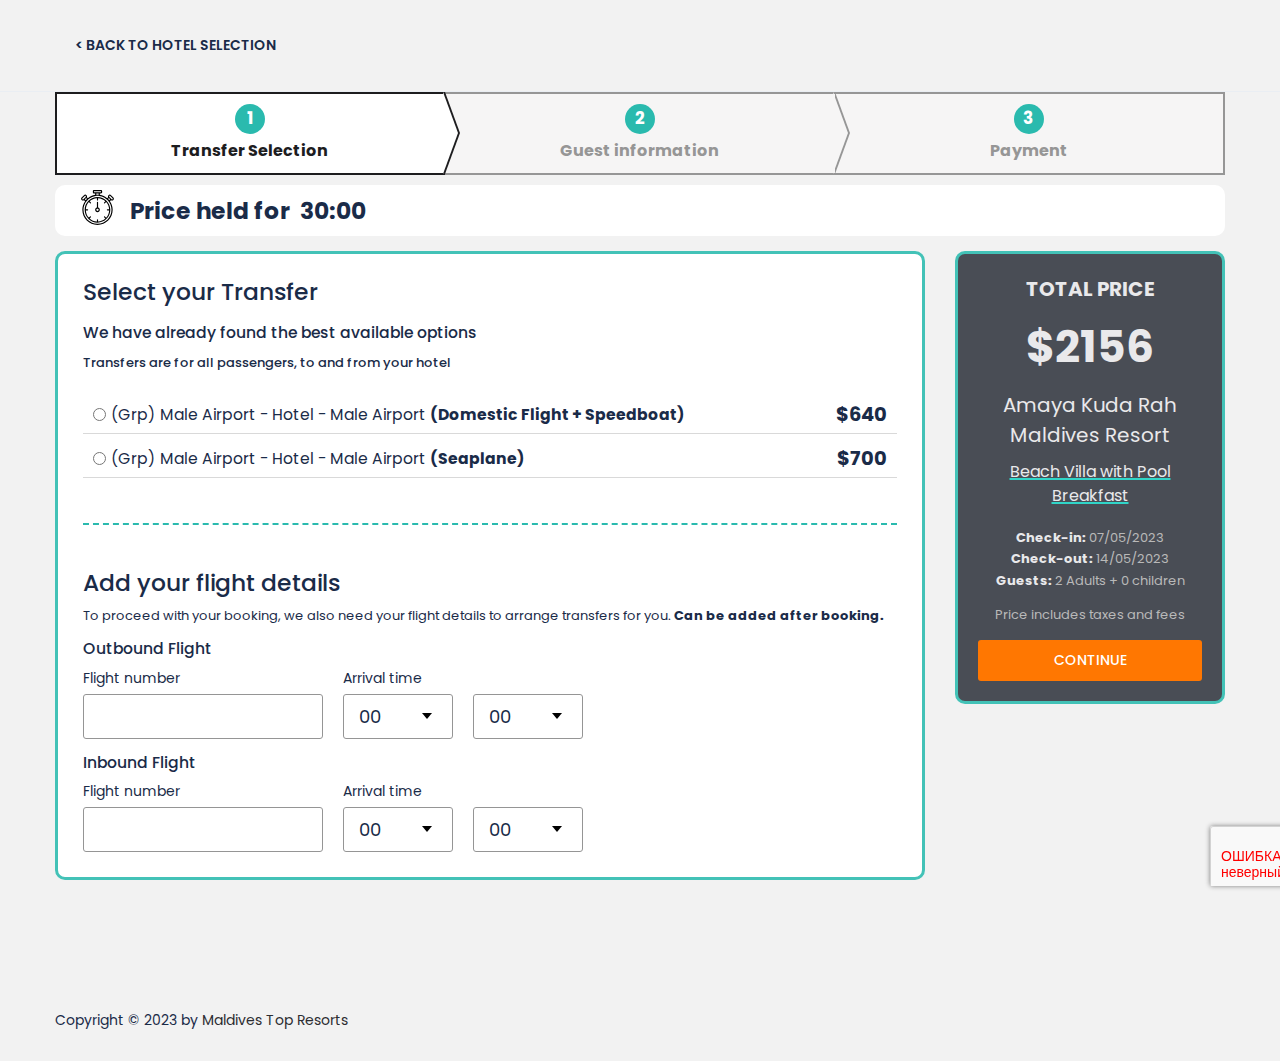
==== commit 5f1bac0c: "fonts3" ====
--- a/index.html
+++ b/index.html
@@ -53,6 +53,9 @@
         type="text/css" media="all">
     <link rel="stylesheet" id="wc-blocks-style-css" href="./checkout_files/wc-blocks-style.css" type="text/css"
         media="all">
+    <style>
+        @import url('https://fonts.googleapis.com/css2?family=Poppins&display=swap');
+    </style>
     <style id="global-styles-inline-css" type="text/css">
         body {
             --wp--preset--color--black: #000000;
--- a/custom-style.css
+++ b/custom-style.css
@@ -1,3 +1,6 @@
+* {
+    font-family: Poppins, sans-serif; !important;
+}
 
 
 
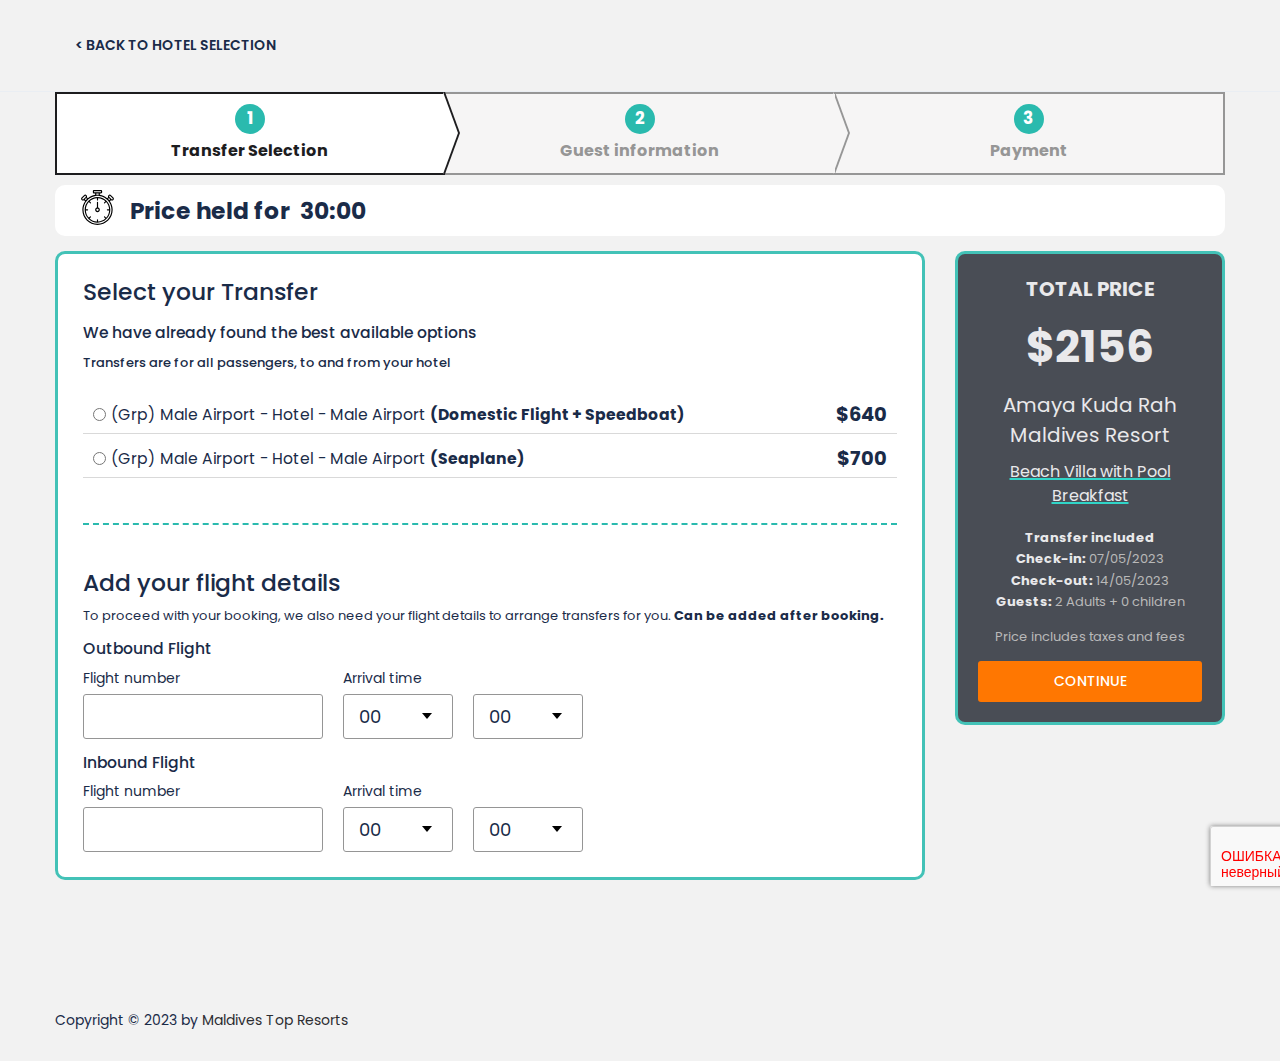
==== commit 20578253: "transfer included" ====
--- a/index.html
+++ b/index.html
@@ -54,8 +54,9 @@
     <link rel="stylesheet" id="wc-blocks-style-css" href="./checkout_files/wc-blocks-style.css" type="text/css"
         media="all">
     <style>
-        @import url('https://fonts.googleapis.com/css2?family=Poppins&display=swap');
+        @import url('https://fonts.googleapis.com/css2?family=Poppins:wght@400&display=swap');
     </style>
+
     <style id="global-styles-inline-css" type="text/css">
         body {
             --wp--preset--color--black: #000000;
@@ -2743,7 +2744,9 @@
                         <div>Beach Villa with Pool</div>
                         <div>Breakfast</div>
                     </div>
+
                     <div class="checkout-total-check">
+                        <div class="checkout-total-check-line"><span class="checkout-total-check-title">Transfer included</span></div>
                         <div class="checkout-total-check-line"><span class="checkout-total-check-title">Check-in:
                             </span><span class="checkout-total-check-value">07/05/2023</span></div>
                         <div class="checkout-total-check-line"><span class="checkout-total-check-title">Check-out:
--- a/custom-style.css
+++ b/custom-style.css
@@ -1,5 +1,5 @@
 * {
-    font-family: Poppins, sans-serif; !important;
+    font-family: 'Poppins', sans-serif !important;
 }
 
 
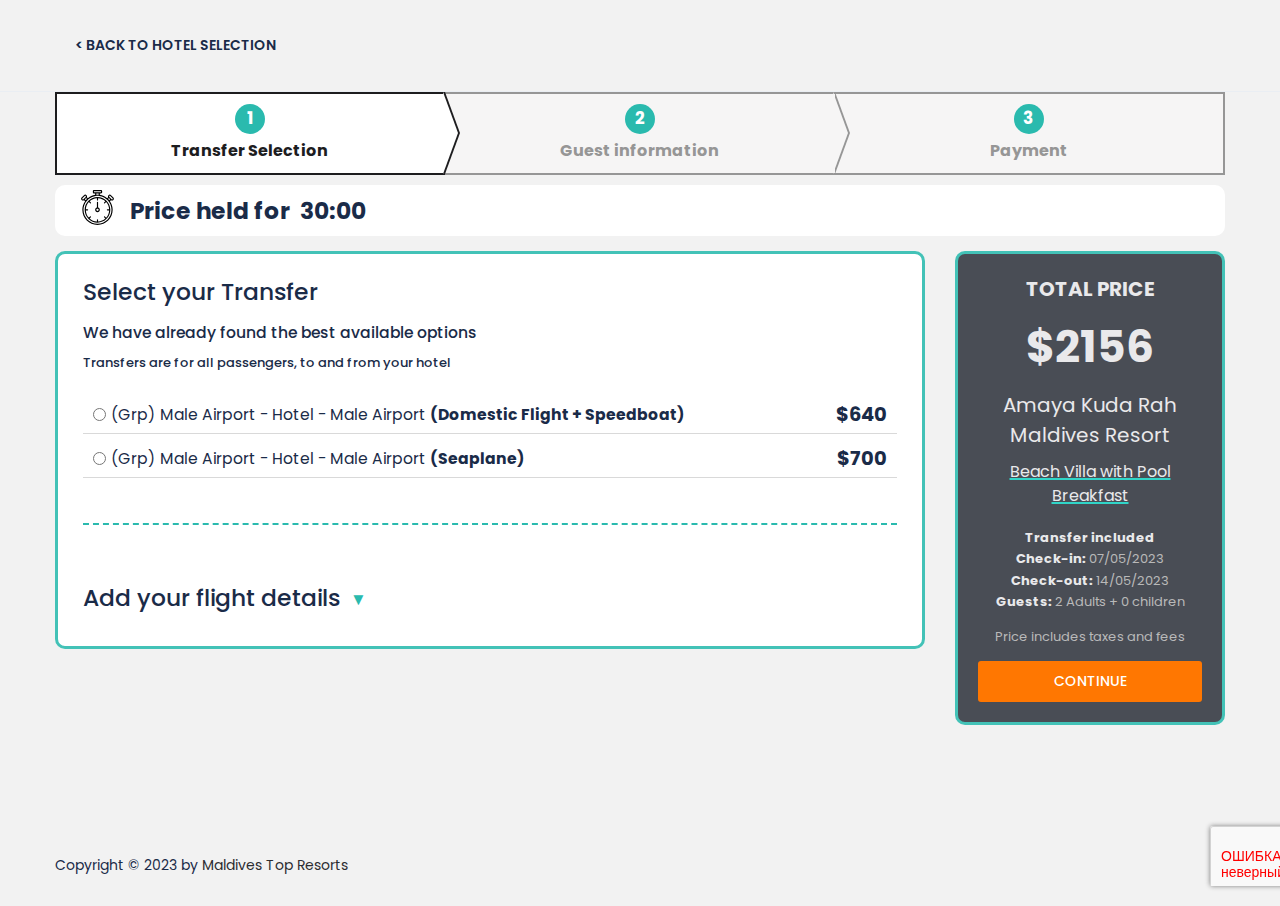
==== commit 8b4a57e2: "hidden flights" ====
--- a/index.html
+++ b/index.html
@@ -2079,9 +2079,10 @@
                         </li>
                         <li id="menu-item-8202"
                             class="menu-item menu-item-type-post_type menu-item-object-page menu-item-home menu-item-8202">
-                            <a class="" href="https://dev.maldivestop.uk/">< Back to hotel selection</a>
+                            <a class="" href="https://dev.maldivestop.uk/">
+                                < Back to hotel selection</a>
                         </li>
-                        
+
                     </ul>
                 </nav>
             </div>
@@ -2442,6 +2443,9 @@
                     <div class="checkout-step cs-left cs-right">
                         <div class="checkout-step-number">2</div>
                         <div class="checkout-step-number-title"> Guest information </div>
+                        <a href="/index2.html">
+                            <span class="a-link"></span>
+                        </a>
                     </div>
                     <div class="checkout-step-next"></div>
                     <div class="checkout-step cs-right">
@@ -2511,7 +2515,7 @@
 
             </div>
             <div class="col-xs-12 col-md-9">
-                
+
                 <div class="checkout-left checkout-transfer">
                     <h1 class="checkout-h1 h1"> Select your Transfer </h1>
                     <h2 class="checkout-transfer-h2 h2"> We have already found the best available options </h2>
@@ -2520,7 +2524,8 @@
                                 class="checkout-transfers-radio" value="0">
                             <div class="checkout-transfers-title">(Grp) Male Airport - Hotel - Male Airport
                                 <strong>(Domestic
-                                    Flight + Speedboat)</strong></div>
+                                    Flight + Speedboat)</strong>
+                            </div>
                             <div class="checkout-transfers-price">$640</div>
                         </label><label class="checkout-transfers-label"><input type="radio"
                                 class="checkout-transfers-radio" value="1">
@@ -2529,210 +2534,213 @@
                             </div>
                             <div class="checkout-transfers-price">$700</div>
                         </label></div>
-                    <h3 class="checkout-h3 h3 flight-title"> Add your flight details </h3>
-                    <div class="checkout-form-more">
-                        <div class="checkout-form-more-plus"></div>
+                    <div class="add-flight-block">
+                        <h3 class="checkout-h3 h3 flight-title"> Add your flight details </h3>
+                        <div class="arrow">▼</div>
+                    </div>    
+                    <div class="flight-details hidden">
                         <div class="checkout-form-more-text"> To proceed with your booking, we also need your flight
                             details to arrange transfers for you. <strong>Can be added after booking.</strong></div>
-                    </div>
-                    <h3 class="checkout-h3 h3"> Outbound Flight </h3>
-                    <div class="checkout-form-flight">
-                        <div class="checkout-form-group"><label class="checkout-input-label">
-                                <div class="checkout-form-label-title">Flight number<!--v-if--></div><input type="text"
-                                    class="checkout-input-label-input">
-                            </label>
-                            <div class="checkout-form-flight-time">
-                                <div class="checkout-form-label-title"> Arrival time </div><!--v-if-->
-                                <div class="checkout-select-wrapper"><select class="checkout-select">
-                                        <option class="checkout-select-option" value="00">00</option>
-                                        <option class="checkout-select-option" value="01">01</option>
-                                        <option class="checkout-select-option" value="02">02</option>
-                                        <option class="checkout-select-option" value="03">03</option>
-                                        <option class="checkout-select-option" value="04">04</option>
-                                        <option class="checkout-select-option" value="05">05</option>
-                                        <option class="checkout-select-option" value="06">06</option>
-                                        <option class="checkout-select-option" value="07">07</option>
-                                        <option class="checkout-select-option" value="08">08</option>
-                                        <option class="checkout-select-option" value="09">09</option>
-                                        <option class="checkout-select-option" value="10">10</option>
-                                        <option class="checkout-select-option" value="11">11</option>
-                                        <option class="checkout-select-option" value="12">12</option>
-                                        <option class="checkout-select-option" value="13">13</option>
-                                        <option class="checkout-select-option" value="14">14</option>
-                                        <option class="checkout-select-option" value="15">15</option>
-                                        <option class="checkout-select-option" value="16">16</option>
-                                        <option class="checkout-select-option" value="17">17</option>
-                                        <option class="checkout-select-option" value="18">18</option>
-                                        <option class="checkout-select-option" value="19">19</option>
-                                        <option class="checkout-select-option" value="20">20</option>
-                                        <option class="checkout-select-option" value="21">21</option>
-                                        <option class="checkout-select-option" value="22">22</option>
-                                        <option class="checkout-select-option" value="23">23</option>
-                                    </select></div><!--v-if-->
-                                <div class="checkout-select-wrapper"><select class="checkout-select">
-                                        <option class="checkout-select-option" value="00">00</option>
-                                        <option class="checkout-select-option" value="01">01</option>
-                                        <option class="checkout-select-option" value="02">02</option>
-                                        <option class="checkout-select-option" value="03">03</option>
-                                        <option class="checkout-select-option" value="04">04</option>
-                                        <option class="checkout-select-option" value="05">05</option>
-                                        <option class="checkout-select-option" value="06">06</option>
-                                        <option class="checkout-select-option" value="07">07</option>
-                                        <option class="checkout-select-option" value="08">08</option>
-                                        <option class="checkout-select-option" value="09">09</option>
-                                        <option class="checkout-select-option" value="10">10</option>
-                                        <option class="checkout-select-option" value="11">11</option>
-                                        <option class="checkout-select-option" value="12">12</option>
-                                        <option class="checkout-select-option" value="13">13</option>
-                                        <option class="checkout-select-option" value="14">14</option>
-                                        <option class="checkout-select-option" value="15">15</option>
-                                        <option class="checkout-select-option" value="16">16</option>
-                                        <option class="checkout-select-option" value="17">17</option>
-                                        <option class="checkout-select-option" value="18">18</option>
-                                        <option class="checkout-select-option" value="19">19</option>
-                                        <option class="checkout-select-option" value="20">20</option>
-                                        <option class="checkout-select-option" value="21">21</option>
-                                        <option class="checkout-select-option" value="22">22</option>
-                                        <option class="checkout-select-option" value="23">23</option>
-                                        <option class="checkout-select-option" value="24">24</option>
-                                        <option class="checkout-select-option" value="25">25</option>
-                                        <option class="checkout-select-option" value="26">26</option>
-                                        <option class="checkout-select-option" value="27">27</option>
-                                        <option class="checkout-select-option" value="28">28</option>
-                                        <option class="checkout-select-option" value="29">29</option>
-                                        <option class="checkout-select-option" value="30">30</option>
-                                        <option class="checkout-select-option" value="31">31</option>
-                                        <option class="checkout-select-option" value="32">32</option>
-                                        <option class="checkout-select-option" value="33">33</option>
-                                        <option class="checkout-select-option" value="34">34</option>
-                                        <option class="checkout-select-option" value="35">35</option>
-                                        <option class="checkout-select-option" value="36">36</option>
-                                        <option class="checkout-select-option" value="37">37</option>
-                                        <option class="checkout-select-option" value="38">38</option>
-                                        <option class="checkout-select-option" value="39">39</option>
-                                        <option class="checkout-select-option" value="40">40</option>
-                                        <option class="checkout-select-option" value="41">41</option>
-                                        <option class="checkout-select-option" value="42">42</option>
-                                        <option class="checkout-select-option" value="43">43</option>
-                                        <option class="checkout-select-option" value="44">44</option>
-                                        <option class="checkout-select-option" value="45">45</option>
-                                        <option class="checkout-select-option" value="46">46</option>
-                                        <option class="checkout-select-option" value="47">47</option>
-                                        <option class="checkout-select-option" value="48">48</option>
-                                        <option class="checkout-select-option" value="49">49</option>
-                                        <option class="checkout-select-option" value="50">50</option>
-                                        <option class="checkout-select-option" value="51">51</option>
-                                        <option class="checkout-select-option" value="52">52</option>
-                                        <option class="checkout-select-option" value="53">53</option>
-                                        <option class="checkout-select-option" value="54">54</option>
-                                        <option class="checkout-select-option" value="55">55</option>
-                                        <option class="checkout-select-option" value="56">56</option>
-                                        <option class="checkout-select-option" value="57">57</option>
-                                        <option class="checkout-select-option" value="58">58</option>
-                                        <option class="checkout-select-option" value="59">59</option>
-                                    </select></div>
+                        <h3 class="checkout-h3 h3"> Outbound Flight </h3>
+                        <div class="checkout-form-flight">
+                            <div class="checkout-form-group"><label class="checkout-input-label">
+                                    <div class="checkout-form-label-title">Flight number<!--v-if--></div><input type="text"
+                                        class="checkout-input-label-input">
+                                </label>
+                                <div class="checkout-form-flight-time">
+                                    <div class="checkout-form-label-title"> Arrival time </div><!--v-if-->
+                                    <div class="checkout-select-wrapper"><select class="checkout-select">
+                                            <option class="checkout-select-option" value="00">00</option>
+                                            <option class="checkout-select-option" value="01">01</option>
+                                            <option class="checkout-select-option" value="02">02</option>
+                                            <option class="checkout-select-option" value="03">03</option>
+                                            <option class="checkout-select-option" value="04">04</option>
+                                            <option class="checkout-select-option" value="05">05</option>
+                                            <option class="checkout-select-option" value="06">06</option>
+                                            <option class="checkout-select-option" value="07">07</option>
+                                            <option class="checkout-select-option" value="08">08</option>
+                                            <option class="checkout-select-option" value="09">09</option>
+                                            <option class="checkout-select-option" value="10">10</option>
+                                            <option class="checkout-select-option" value="11">11</option>
+                                            <option class="checkout-select-option" value="12">12</option>
+                                            <option class="checkout-select-option" value="13">13</option>
+                                            <option class="checkout-select-option" value="14">14</option>
+                                            <option class="checkout-select-option" value="15">15</option>
+                                            <option class="checkout-select-option" value="16">16</option>
+                                            <option class="checkout-select-option" value="17">17</option>
+                                            <option class="checkout-select-option" value="18">18</option>
+                                            <option class="checkout-select-option" value="19">19</option>
+                                            <option class="checkout-select-option" value="20">20</option>
+                                            <option class="checkout-select-option" value="21">21</option>
+                                            <option class="checkout-select-option" value="22">22</option>
+                                            <option class="checkout-select-option" value="23">23</option>
+                                        </select></div><!--v-if-->
+                                    <div class="checkout-select-wrapper"><select class="checkout-select">
+                                            <option class="checkout-select-option" value="00">00</option>
+                                            <option class="checkout-select-option" value="01">01</option>
+                                            <option class="checkout-select-option" value="02">02</option>
+                                            <option class="checkout-select-option" value="03">03</option>
+                                            <option class="checkout-select-option" value="04">04</option>
+                                            <option class="checkout-select-option" value="05">05</option>
+                                            <option class="checkout-select-option" value="06">06</option>
+                                            <option class="checkout-select-option" value="07">07</option>
+                                            <option class="checkout-select-option" value="08">08</option>
+                                            <option class="checkout-select-option" value="09">09</option>
+                                            <option class="checkout-select-option" value="10">10</option>
+                                            <option class="checkout-select-option" value="11">11</option>
+                                            <option class="checkout-select-option" value="12">12</option>
+                                            <option class="checkout-select-option" value="13">13</option>
+                                            <option class="checkout-select-option" value="14">14</option>
+                                            <option class="checkout-select-option" value="15">15</option>
+                                            <option class="checkout-select-option" value="16">16</option>
+                                            <option class="checkout-select-option" value="17">17</option>
+                                            <option class="checkout-select-option" value="18">18</option>
+                                            <option class="checkout-select-option" value="19">19</option>
+                                            <option class="checkout-select-option" value="20">20</option>
+                                            <option class="checkout-select-option" value="21">21</option>
+                                            <option class="checkout-select-option" value="22">22</option>
+                                            <option class="checkout-select-option" value="23">23</option>
+                                            <option class="checkout-select-option" value="24">24</option>
+                                            <option class="checkout-select-option" value="25">25</option>
+                                            <option class="checkout-select-option" value="26">26</option>
+                                            <option class="checkout-select-option" value="27">27</option>
+                                            <option class="checkout-select-option" value="28">28</option>
+                                            <option class="checkout-select-option" value="29">29</option>
+                                            <option class="checkout-select-option" value="30">30</option>
+                                            <option class="checkout-select-option" value="31">31</option>
+                                            <option class="checkout-select-option" value="32">32</option>
+                                            <option class="checkout-select-option" value="33">33</option>
+                                            <option class="checkout-select-option" value="34">34</option>
+                                            <option class="checkout-select-option" value="35">35</option>
+                                            <option class="checkout-select-option" value="36">36</option>
+                                            <option class="checkout-select-option" value="37">37</option>
+                                            <option class="checkout-select-option" value="38">38</option>
+                                            <option class="checkout-select-option" value="39">39</option>
+                                            <option class="checkout-select-option" value="40">40</option>
+                                            <option class="checkout-select-option" value="41">41</option>
+                                            <option class="checkout-select-option" value="42">42</option>
+                                            <option class="checkout-select-option" value="43">43</option>
+                                            <option class="checkout-select-option" value="44">44</option>
+                                            <option class="checkout-select-option" value="45">45</option>
+                                            <option class="checkout-select-option" value="46">46</option>
+                                            <option class="checkout-select-option" value="47">47</option>
+                                            <option class="checkout-select-option" value="48">48</option>
+                                            <option class="checkout-select-option" value="49">49</option>
+                                            <option class="checkout-select-option" value="50">50</option>
+                                            <option class="checkout-select-option" value="51">51</option>
+                                            <option class="checkout-select-option" value="52">52</option>
+                                            <option class="checkout-select-option" value="53">53</option>
+                                            <option class="checkout-select-option" value="54">54</option>
+                                            <option class="checkout-select-option" value="55">55</option>
+                                            <option class="checkout-select-option" value="56">56</option>
+                                            <option class="checkout-select-option" value="57">57</option>
+                                            <option class="checkout-select-option" value="58">58</option>
+                                            <option class="checkout-select-option" value="59">59</option>
+                                        </select></div>
+                                </div>
+                            </div>
+                        </div>
+                        <h3 class="checkout-h3 h3"> Inbound Flight </h3>
+                        <div class="checkout-form-flight">
+                            <div class="checkout-form-group"><label class="checkout-input-label">
+                                    <div class="checkout-form-label-title">Flight number <!--v-if--></div><input type="text"
+                                        class="checkout-input-label-input">
+                                </label>
+                                <div class="checkout-form-flight-time">
+                                    <div class="checkout-form-label-title"> Arrival time </div><!--v-if-->
+                                    <div class="checkout-select-wrapper"><select class="checkout-select">
+                                            <option class="checkout-select-option" value="00">00</option>
+                                            <option class="checkout-select-option" value="01">01</option>
+                                            <option class="checkout-select-option" value="02">02</option>
+                                            <option class="checkout-select-option" value="03">03</option>
+                                            <option class="checkout-select-option" value="04">04</option>
+                                            <option class="checkout-select-option" value="05">05</option>
+                                            <option class="checkout-select-option" value="06">06</option>
+                                            <option class="checkout-select-option" value="07">07</option>
+                                            <option class="checkout-select-option" value="08">08</option>
+                                            <option class="checkout-select-option" value="09">09</option>
+                                            <option class="checkout-select-option" value="10">10</option>
+                                            <option class="checkout-select-option" value="11">11</option>
+                                            <option class="checkout-select-option" value="12">12</option>
+                                            <option class="checkout-select-option" value="13">13</option>
+                                            <option class="checkout-select-option" value="14">14</option>
+                                            <option class="checkout-select-option" value="15">15</option>
+                                            <option class="checkout-select-option" value="16">16</option>
+                                            <option class="checkout-select-option" value="17">17</option>
+                                            <option class="checkout-select-option" value="18">18</option>
+                                            <option class="checkout-select-option" value="19">19</option>
+                                            <option class="checkout-select-option" value="20">20</option>
+                                            <option class="checkout-select-option" value="21">21</option>
+                                            <option class="checkout-select-option" value="22">22</option>
+                                            <option class="checkout-select-option" value="23">23</option>
+                                        </select></div><!--v-if-->
+                                    <div class="checkout-select-wrapper"><select class="checkout-select">
+                                            <option class="checkout-select-option" value="00">00</option>
+                                            <option class="checkout-select-option" value="01">01</option>
+                                            <option class="checkout-select-option" value="02">02</option>
+                                            <option class="checkout-select-option" value="03">03</option>
+                                            <option class="checkout-select-option" value="04">04</option>
+                                            <option class="checkout-select-option" value="05">05</option>
+                                            <option class="checkout-select-option" value="06">06</option>
+                                            <option class="checkout-select-option" value="07">07</option>
+                                            <option class="checkout-select-option" value="08">08</option>
+                                            <option class="checkout-select-option" value="09">09</option>
+                                            <option class="checkout-select-option" value="10">10</option>
+                                            <option class="checkout-select-option" value="11">11</option>
+                                            <option class="checkout-select-option" value="12">12</option>
+                                            <option class="checkout-select-option" value="13">13</option>
+                                            <option class="checkout-select-option" value="14">14</option>
+                                            <option class="checkout-select-option" value="15">15</option>
+                                            <option class="checkout-select-option" value="16">16</option>
+                                            <option class="checkout-select-option" value="17">17</option>
+                                            <option class="checkout-select-option" value="18">18</option>
+                                            <option class="checkout-select-option" value="19">19</option>
+                                            <option class="checkout-select-option" value="20">20</option>
+                                            <option class="checkout-select-option" value="21">21</option>
+                                            <option class="checkout-select-option" value="22">22</option>
+                                            <option class="checkout-select-option" value="23">23</option>
+                                            <option class="checkout-select-option" value="24">24</option>
+                                            <option class="checkout-select-option" value="25">25</option>
+                                            <option class="checkout-select-option" value="26">26</option>
+                                            <option class="checkout-select-option" value="27">27</option>
+                                            <option class="checkout-select-option" value="28">28</option>
+                                            <option class="checkout-select-option" value="29">29</option>
+                                            <option class="checkout-select-option" value="30">30</option>
+                                            <option class="checkout-select-option" value="31">31</option>
+                                            <option class="checkout-select-option" value="32">32</option>
+                                            <option class="checkout-select-option" value="33">33</option>
+                                            <option class="checkout-select-option" value="34">34</option>
+                                            <option class="checkout-select-option" value="35">35</option>
+                                            <option class="checkout-select-option" value="36">36</option>
+                                            <option class="checkout-select-option" value="37">37</option>
+                                            <option class="checkout-select-option" value="38">38</option>
+                                            <option class="checkout-select-option" value="39">39</option>
+                                            <option class="checkout-select-option" value="40">40</option>
+                                            <option class="checkout-select-option" value="41">41</option>
+                                            <option class="checkout-select-option" value="42">42</option>
+                                            <option class="checkout-select-option" value="43">43</option>
+                                            <option class="checkout-select-option" value="44">44</option>
+                                            <option class="checkout-select-option" value="45">45</option>
+                                            <option class="checkout-select-option" value="46">46</option>
+                                            <option class="checkout-select-option" value="47">47</option>
+                                            <option class="checkout-select-option" value="48">48</option>
+                                            <option class="checkout-select-option" value="49">49</option>
+                                            <option class="checkout-select-option" value="50">50</option>
+                                            <option class="checkout-select-option" value="51">51</option>
+                                            <option class="checkout-select-option" value="52">52</option>
+                                            <option class="checkout-select-option" value="53">53</option>
+                                            <option class="checkout-select-option" value="54">54</option>
+                                            <option class="checkout-select-option" value="55">55</option>
+                                            <option class="checkout-select-option" value="56">56</option>
+                                            <option class="checkout-select-option" value="57">57</option>
+                                            <option class="checkout-select-option" value="58">58</option>
+                                            <option class="checkout-select-option" value="59">59</option>
+                                        </select></div>
+                                </div>
                             </div>
                         </div>
                     </div>
-                    <h3 class="checkout-h3 h3"> Inbound Flight </h3>
-                    <div class="checkout-form-flight">
-                        <div class="checkout-form-group"><label class="checkout-input-label">
-                                <div class="checkout-form-label-title">Flight number <!--v-if--></div><input type="text"
-                                    class="checkout-input-label-input">
-                            </label>
-                            <div class="checkout-form-flight-time">
-                                <div class="checkout-form-label-title"> Arrival time </div><!--v-if-->
-                                <div class="checkout-select-wrapper"><select class="checkout-select">
-                                        <option class="checkout-select-option" value="00">00</option>
-                                        <option class="checkout-select-option" value="01">01</option>
-                                        <option class="checkout-select-option" value="02">02</option>
-                                        <option class="checkout-select-option" value="03">03</option>
-                                        <option class="checkout-select-option" value="04">04</option>
-                                        <option class="checkout-select-option" value="05">05</option>
-                                        <option class="checkout-select-option" value="06">06</option>
-                                        <option class="checkout-select-option" value="07">07</option>
-                                        <option class="checkout-select-option" value="08">08</option>
-                                        <option class="checkout-select-option" value="09">09</option>
-                                        <option class="checkout-select-option" value="10">10</option>
-                                        <option class="checkout-select-option" value="11">11</option>
-                                        <option class="checkout-select-option" value="12">12</option>
-                                        <option class="checkout-select-option" value="13">13</option>
-                                        <option class="checkout-select-option" value="14">14</option>
-                                        <option class="checkout-select-option" value="15">15</option>
-                                        <option class="checkout-select-option" value="16">16</option>
-                                        <option class="checkout-select-option" value="17">17</option>
-                                        <option class="checkout-select-option" value="18">18</option>
-                                        <option class="checkout-select-option" value="19">19</option>
-                                        <option class="checkout-select-option" value="20">20</option>
-                                        <option class="checkout-select-option" value="21">21</option>
-                                        <option class="checkout-select-option" value="22">22</option>
-                                        <option class="checkout-select-option" value="23">23</option>
-                                    </select></div><!--v-if-->
-                                <div class="checkout-select-wrapper"><select class="checkout-select">
-                                        <option class="checkout-select-option" value="00">00</option>
-                                        <option class="checkout-select-option" value="01">01</option>
-                                        <option class="checkout-select-option" value="02">02</option>
-                                        <option class="checkout-select-option" value="03">03</option>
-                                        <option class="checkout-select-option" value="04">04</option>
-                                        <option class="checkout-select-option" value="05">05</option>
-                                        <option class="checkout-select-option" value="06">06</option>
-                                        <option class="checkout-select-option" value="07">07</option>
-                                        <option class="checkout-select-option" value="08">08</option>
-                                        <option class="checkout-select-option" value="09">09</option>
-                                        <option class="checkout-select-option" value="10">10</option>
-                                        <option class="checkout-select-option" value="11">11</option>
-                                        <option class="checkout-select-option" value="12">12</option>
-                                        <option class="checkout-select-option" value="13">13</option>
-                                        <option class="checkout-select-option" value="14">14</option>
-                                        <option class="checkout-select-option" value="15">15</option>
-                                        <option class="checkout-select-option" value="16">16</option>
-                                        <option class="checkout-select-option" value="17">17</option>
-                                        <option class="checkout-select-option" value="18">18</option>
-                                        <option class="checkout-select-option" value="19">19</option>
-                                        <option class="checkout-select-option" value="20">20</option>
-                                        <option class="checkout-select-option" value="21">21</option>
-                                        <option class="checkout-select-option" value="22">22</option>
-                                        <option class="checkout-select-option" value="23">23</option>
-                                        <option class="checkout-select-option" value="24">24</option>
-                                        <option class="checkout-select-option" value="25">25</option>
-                                        <option class="checkout-select-option" value="26">26</option>
-                                        <option class="checkout-select-option" value="27">27</option>
-                                        <option class="checkout-select-option" value="28">28</option>
-                                        <option class="checkout-select-option" value="29">29</option>
-                                        <option class="checkout-select-option" value="30">30</option>
-                                        <option class="checkout-select-option" value="31">31</option>
-                                        <option class="checkout-select-option" value="32">32</option>
-                                        <option class="checkout-select-option" value="33">33</option>
-                                        <option class="checkout-select-option" value="34">34</option>
-                                        <option class="checkout-select-option" value="35">35</option>
-                                        <option class="checkout-select-option" value="36">36</option>
-                                        <option class="checkout-select-option" value="37">37</option>
-                                        <option class="checkout-select-option" value="38">38</option>
-                                        <option class="checkout-select-option" value="39">39</option>
-                                        <option class="checkout-select-option" value="40">40</option>
-                                        <option class="checkout-select-option" value="41">41</option>
-                                        <option class="checkout-select-option" value="42">42</option>
-                                        <option class="checkout-select-option" value="43">43</option>
-                                        <option class="checkout-select-option" value="44">44</option>
-                                        <option class="checkout-select-option" value="45">45</option>
-                                        <option class="checkout-select-option" value="46">46</option>
-                                        <option class="checkout-select-option" value="47">47</option>
-                                        <option class="checkout-select-option" value="48">48</option>
-                                        <option class="checkout-select-option" value="49">49</option>
-                                        <option class="checkout-select-option" value="50">50</option>
-                                        <option class="checkout-select-option" value="51">51</option>
-                                        <option class="checkout-select-option" value="52">52</option>
-                                        <option class="checkout-select-option" value="53">53</option>
-                                        <option class="checkout-select-option" value="54">54</option>
-                                        <option class="checkout-select-option" value="55">55</option>
-                                        <option class="checkout-select-option" value="56">56</option>
-                                        <option class="checkout-select-option" value="57">57</option>
-                                        <option class="checkout-select-option" value="58">58</option>
-                                        <option class="checkout-select-option" value="59">59</option>
-                                    </select></div>
-                            </div>
-                        </div>
-                    </div>
+                    
                 </div><!--v-if-->
             </div>
             <div class="col-xs-12 col-md-3">
@@ -2746,7 +2754,8 @@
                     </div>
 
                     <div class="checkout-total-check">
-                        <div class="checkout-total-check-line"><span class="checkout-total-check-title">Transfer included</span></div>
+                        <div class="checkout-total-check-line"><span class="checkout-total-check-title">Transfer
+                                included</span></div>
                         <div class="checkout-total-check-line"><span class="checkout-total-check-title">Check-in:
                             </span><span class="checkout-total-check-value">07/05/2023</span></div>
                         <div class="checkout-total-check-line"><span class="checkout-total-check-title">Check-out:
@@ -2755,7 +2764,11 @@
                             </span><span class="checkout-total-check-value">2 Adults + 0 children</span></div>
                     </div>
                     <div class="checkout-total-taxes"> Price includes taxes and fees </div>
-                    <div class="checkout-total-btn"> Continue </div>
+                    <div class="checkout-total-btn"> Continue
+                        <a href="/index2.html">
+                            <span class="a-link"></span>
+                        </a>
+                    </div>
                     <div class="checkout-total-error" style="display: none;"></div>
                 </div>
             </div>
@@ -3532,7 +3545,7 @@
                                 </label>
                             </div>
                             <a href="https://dev.maldivestop.uk/checkout/index.html" class="st-link open-loss-password"
-                               data-toggle="modal">Forgot Password?</a>
+                                data-toggle="modal">Forgot Password?</a>
                         </div>
                         <div class="advanced">
                             <p class="text-center f14 c-grey">or continue with</p>
@@ -3718,7 +3731,8 @@
                         <div class="form-group st-icheck-item">
                             <label for="term">
                                 <input id="term" type="checkbox" name="term" class="mr5"> I have read and accept the <a
-                                    class="st-link" href="https://dev.maldivestop.uk/checkout/index.html">Terms and Privacy
+                                    class="st-link" href="https://dev.maldivestop.uk/checkout/index.html">Terms and
+                                    Privacy
                                     Policy</a> <span class="checkmark fcheckbox"></span>
                             </label>
                         </div>
@@ -3812,8 +3826,8 @@
                         </div>
                         <div class="message-wrapper mt20"></div>
                         <div class="text-center mt20">
-                            <a href="https://dev.maldivestop.uk/checkout/index.html" class="st-link font-medium open-login"
-                               data-toggle="modal">Back to Log In</a>
+                            <a href="https://dev.maldivestop.uk/checkout/index.html"
+                                class="st-link font-medium open-login" data-toggle="modal">Back to Log In</a>
                         </div>
                     </form>
                 </div>
@@ -3860,6 +3874,7 @@
     </script>
     <script type="text/javascript" src="./checkout_files/cart-fragments.min.js.download"
         id="wc-cart-fragments-js"></script>
+    <script src="/custom-script.js"></script>    
     <script type="text/javascript" src="./checkout_files/mapbox-custom.js.download" id="mapbox-custom-js"></script>
     <script type="text/javascript" src="./checkout_files/bootstrap.min.js.download" id="bootstrap-js-js"></script>
     <script type="text/javascript" src="./checkout_files/jquery.matchHeight.js.download"
--- a/custom-style.css
+++ b/custom-style.css
@@ -20,7 +20,7 @@
     /* width: 25px; */
     /* background: rgb(239, 239, 255); */
     padding: 5px 15px 5px 15px;
-    margin-left:10px;
+    margin-left: 10px;
 }
 
 .timer-banner-text-block {
@@ -49,11 +49,11 @@
 }
 
 .checkout-h1 {
-    font-size: 1.8em;
+    font-size: 1.8em !important;
 }
 
 .checkout-transfer-h2 {
-    font-size: 1.2em;
+    font-size: 1.2em !important;
 }
 
 .checkout-transfer-h4 {
@@ -71,17 +71,51 @@
     font-weight: 400 !important;
 }
 
+.checkout-guests-p {
+    margin-bottom: 5px !important;
+}
+
+.checkout-checkbox-btn {
+    margin-top: 12px;
+
+}
+
+.checkout-radio-btns:first-child {
+    border-bottom: 2px #2abaae dashed;
+    padding-bottom: 40px;
+    margin-bottom: 40px;
+}
+
+.checkout-radio-btn-elm {
+    border-color: #39a29a !important;
+}
+
+.checkout-checkbox-btn-elm {
+    border-color: #39a29a !important;
+}
+.checkout-radio-btn-elm.active::after {
+    background-color: #39a29a !important;
+}
+
+
+.checkout-checkbox-btn-title {
+    font-size: 1em !important;
+}
+
+.checkout-form-privacy {
+    font-size: 1.2em !important;
+    margin-top: 0px !important;
+    margin-bottom: 15px !important;
+}
+
 .checkout-h3 {
     margin-top: 15px;
     font-size: 1.2em;
 }
 
 .flight-title {
-    margin-top: 45px;
     font-size: 1.8em;
-    border-top: 2px #2abaae dashed;
-    padding-top: 45px;
-    }
+}
 
 .checkout-input-label-input {
     padding: 8px 15px !important;
@@ -115,4 +149,48 @@
 
 #main-footer {
     display: none;
+}
+
+.a-link {
+    position: absolute;
+    width: 100%;
+    height: 100%;
+    top: 0;
+    left: 0;
+    z-index: 1;
+}
+
+.checkout-form-group {
+    margin: 10px 0 10px 0;
+}
+
+.checkout-form-datebirth {
+    margin-bottom: 45px;
+}
+
+.hidden {
+    display:none;
+}
+
+
+
+.add-flight-block {
+    display: flex;
+    justify-content: flex-start;
+    align-items: center;
+    cursor: pointer;
+}
+
+.add-flight-block {
+    margin-top: 45px;
+    border-top: 2px #2abaae dashed;
+    padding-top: 45px;
+}
+
+.arrow {
+    font-size: 1.3em;
+    margin-left: 10px;
+    position: relative;
+    top: 4px;
+    color: #2abaae;
 }